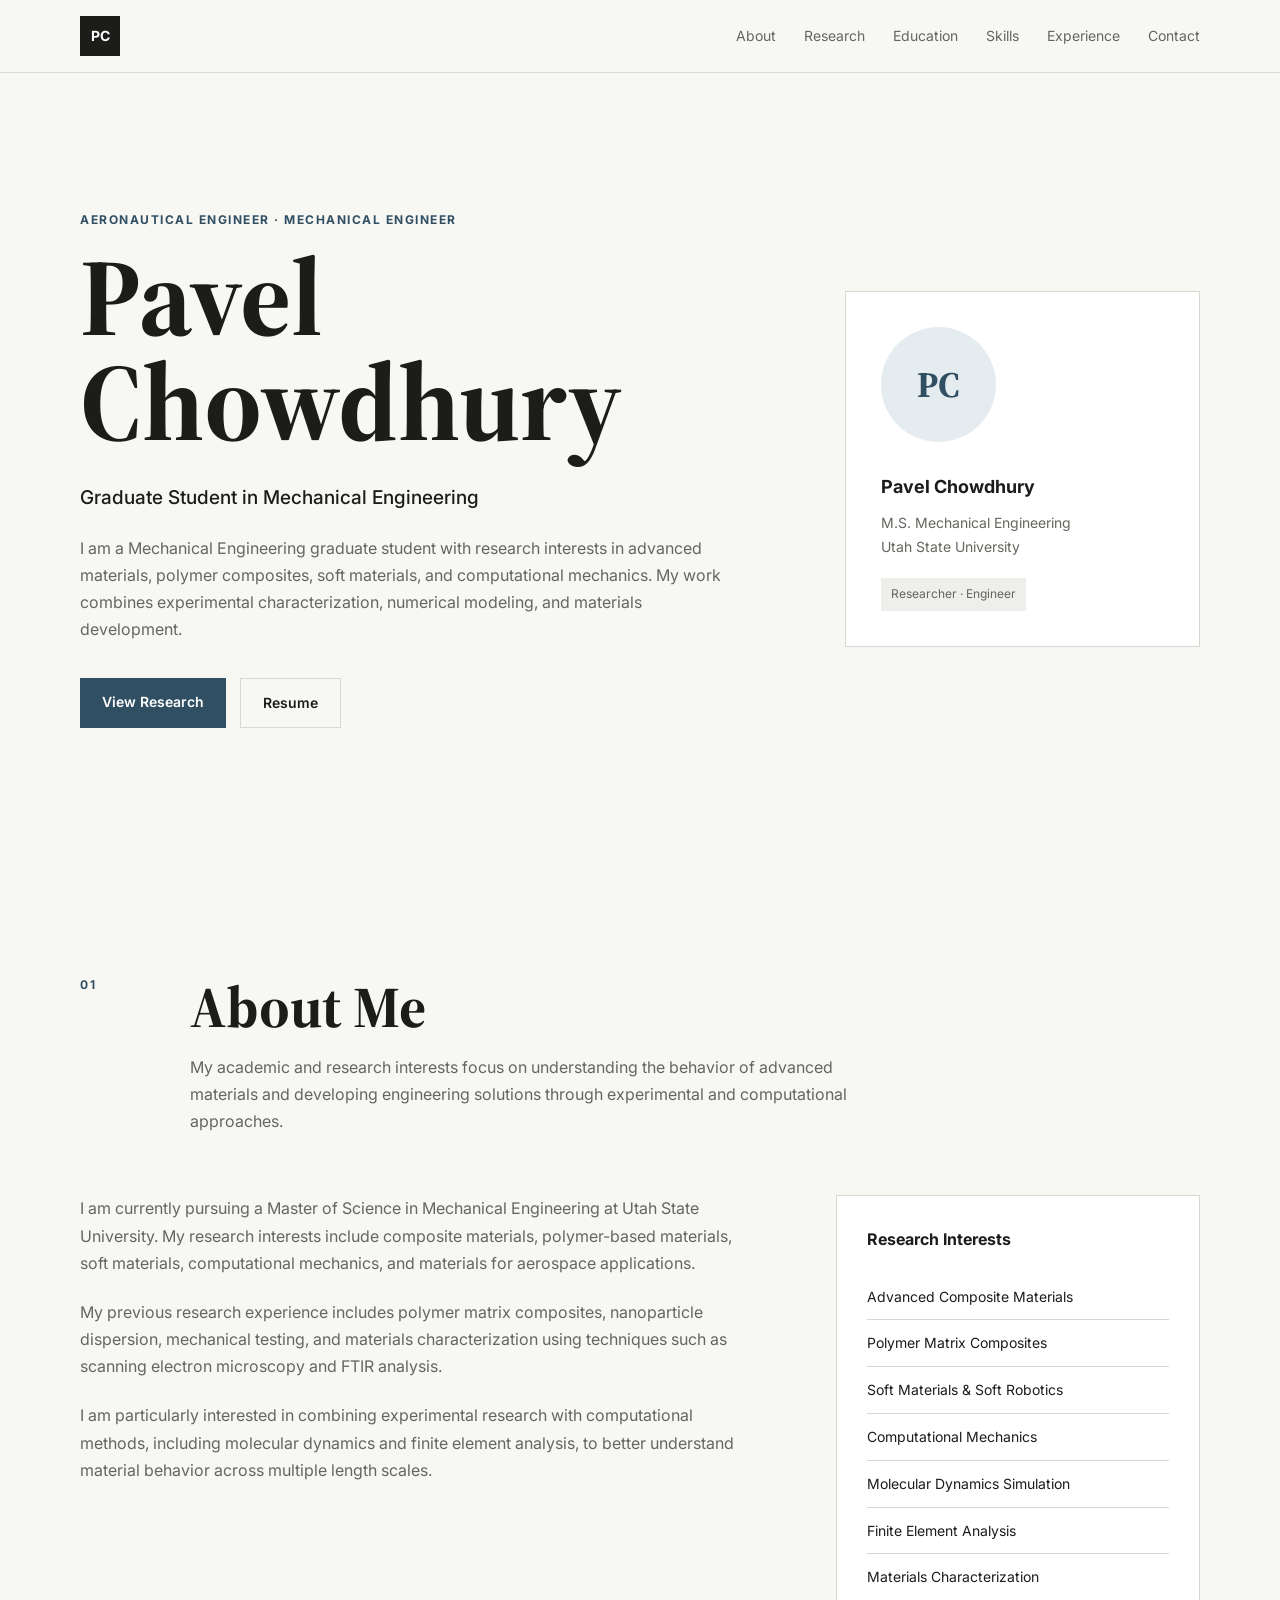
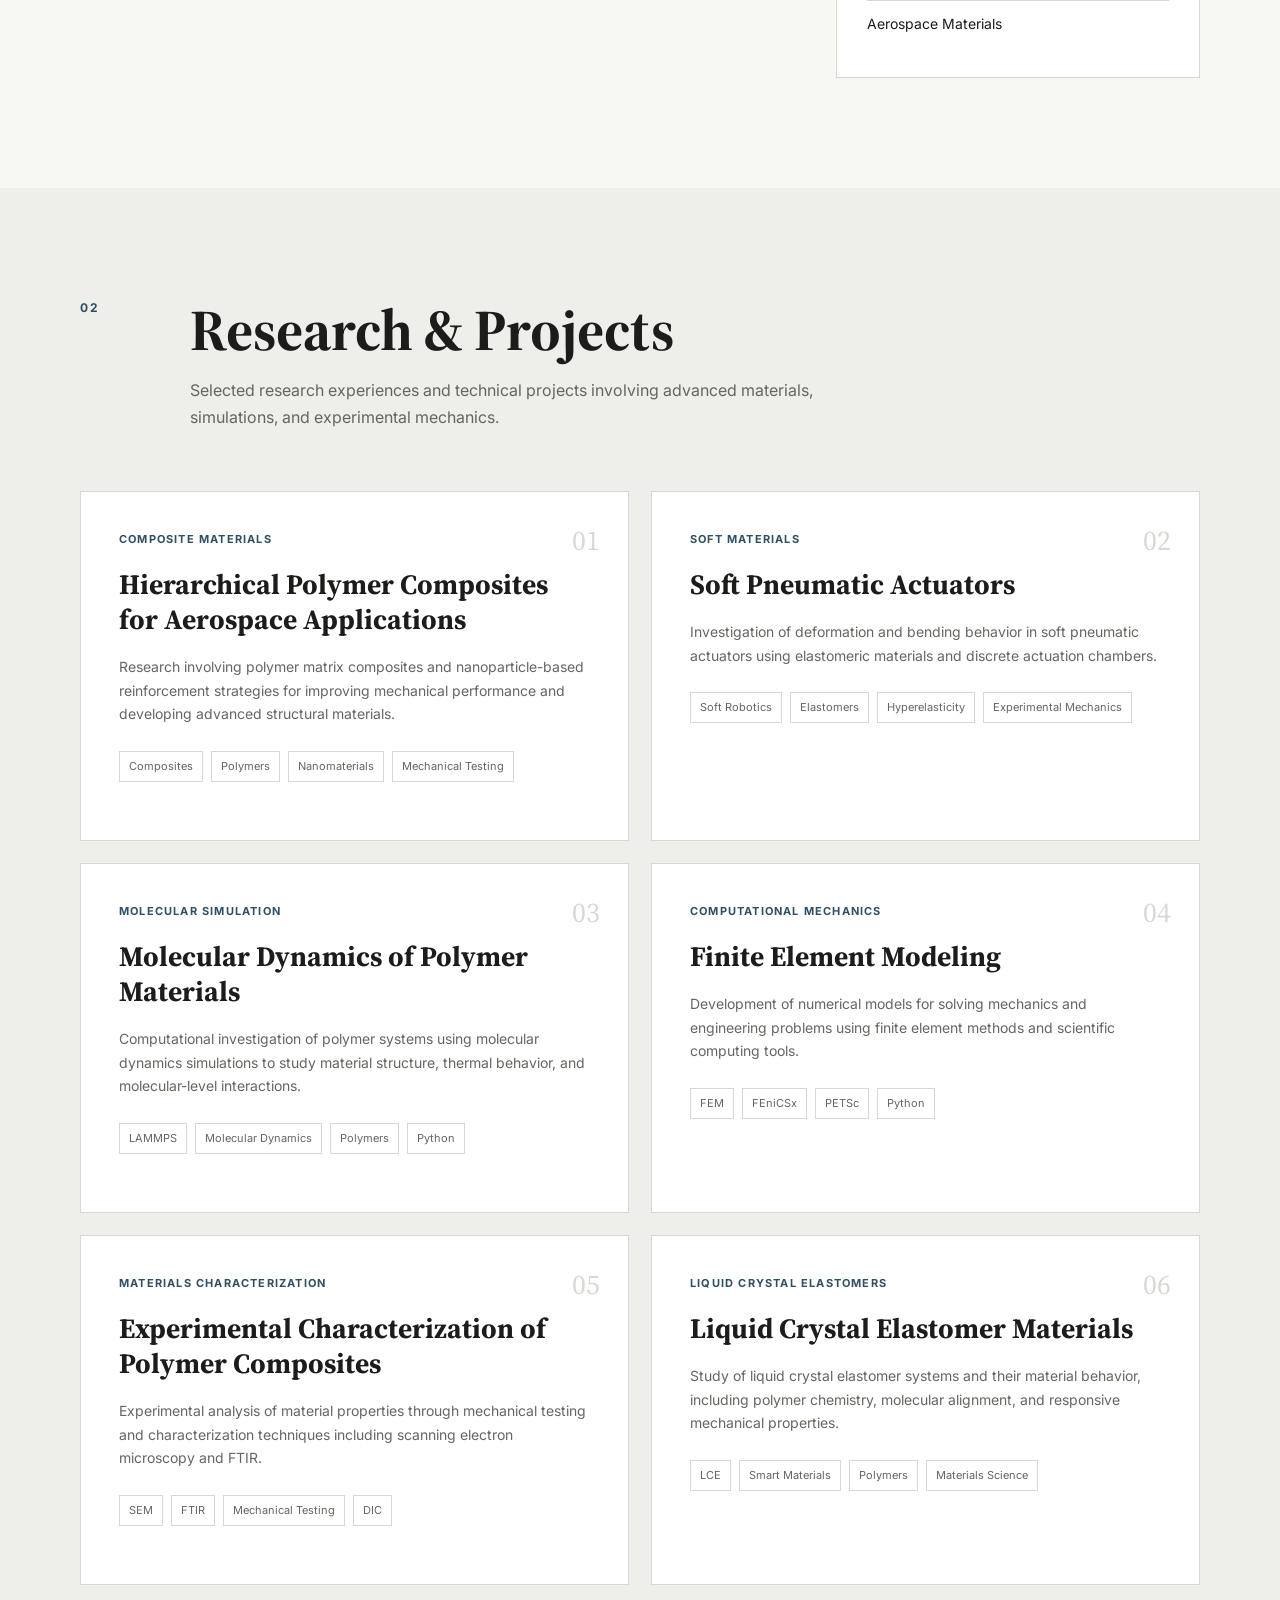
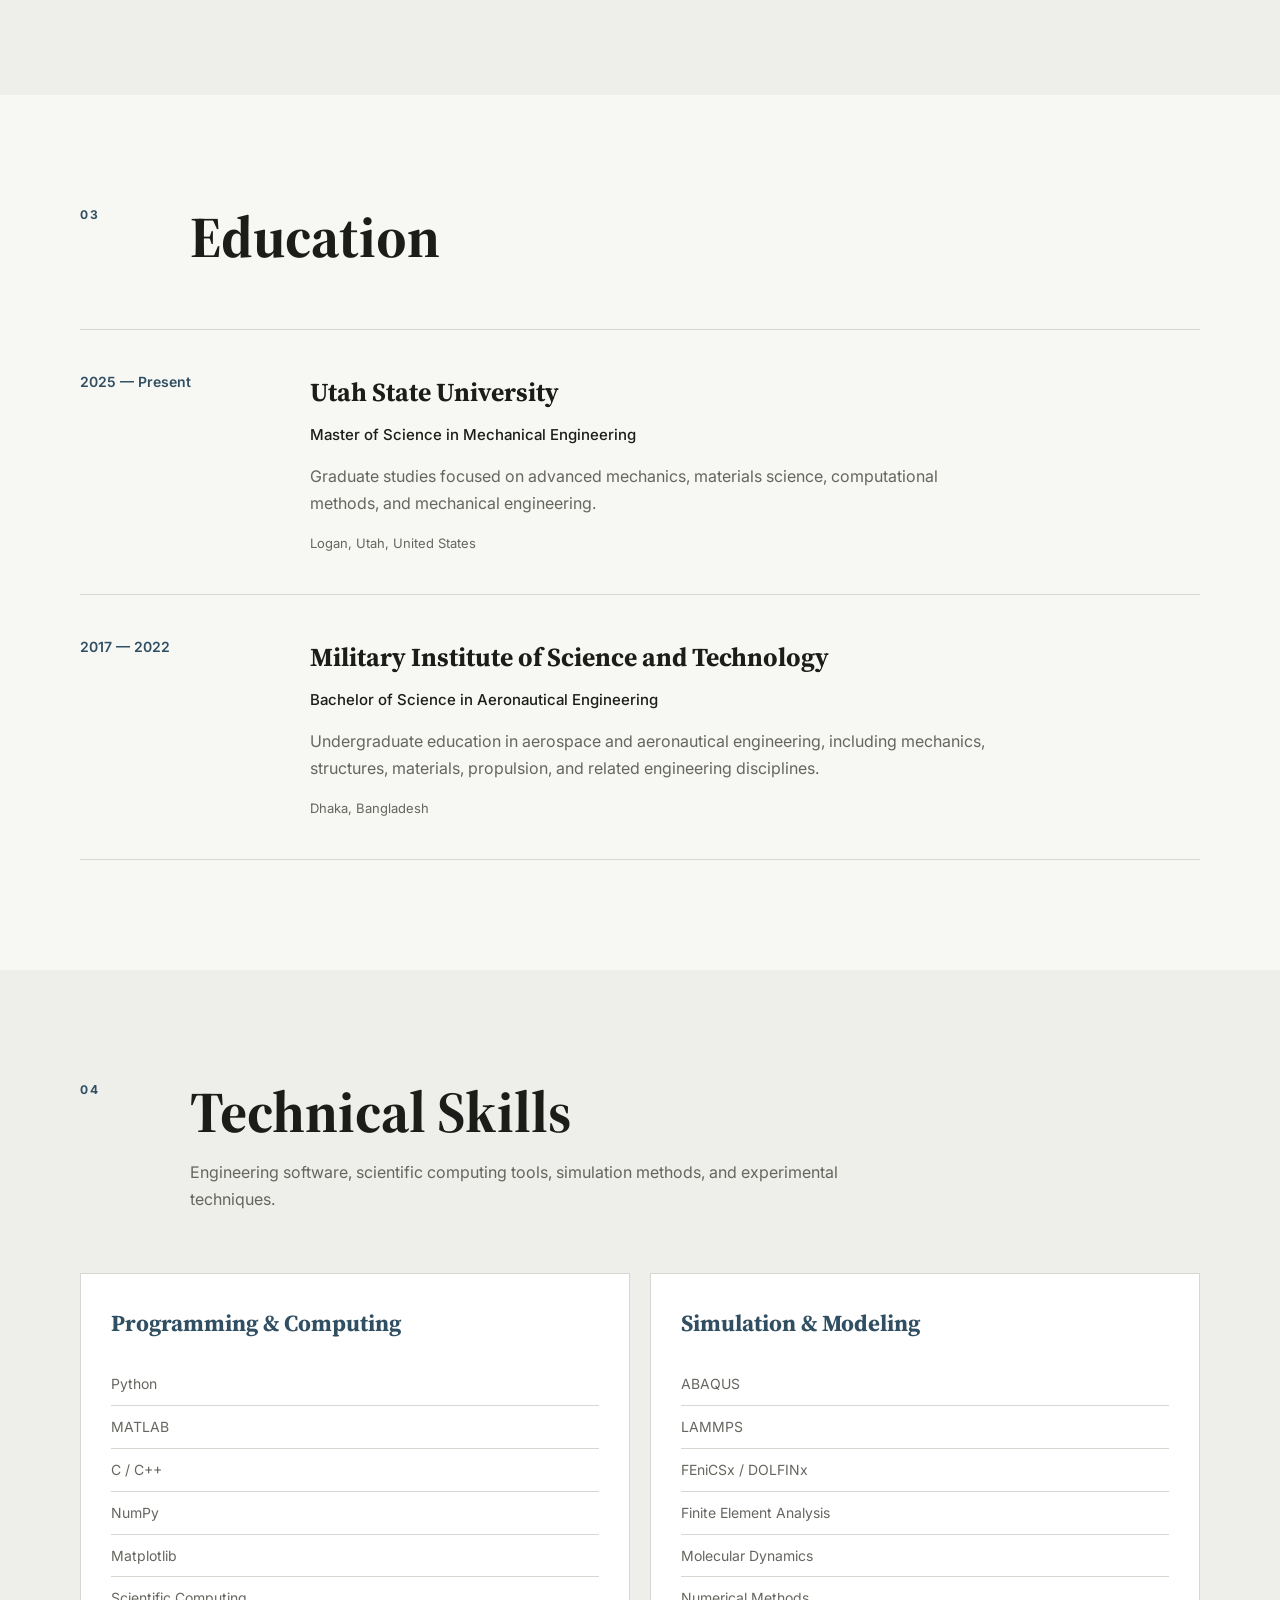
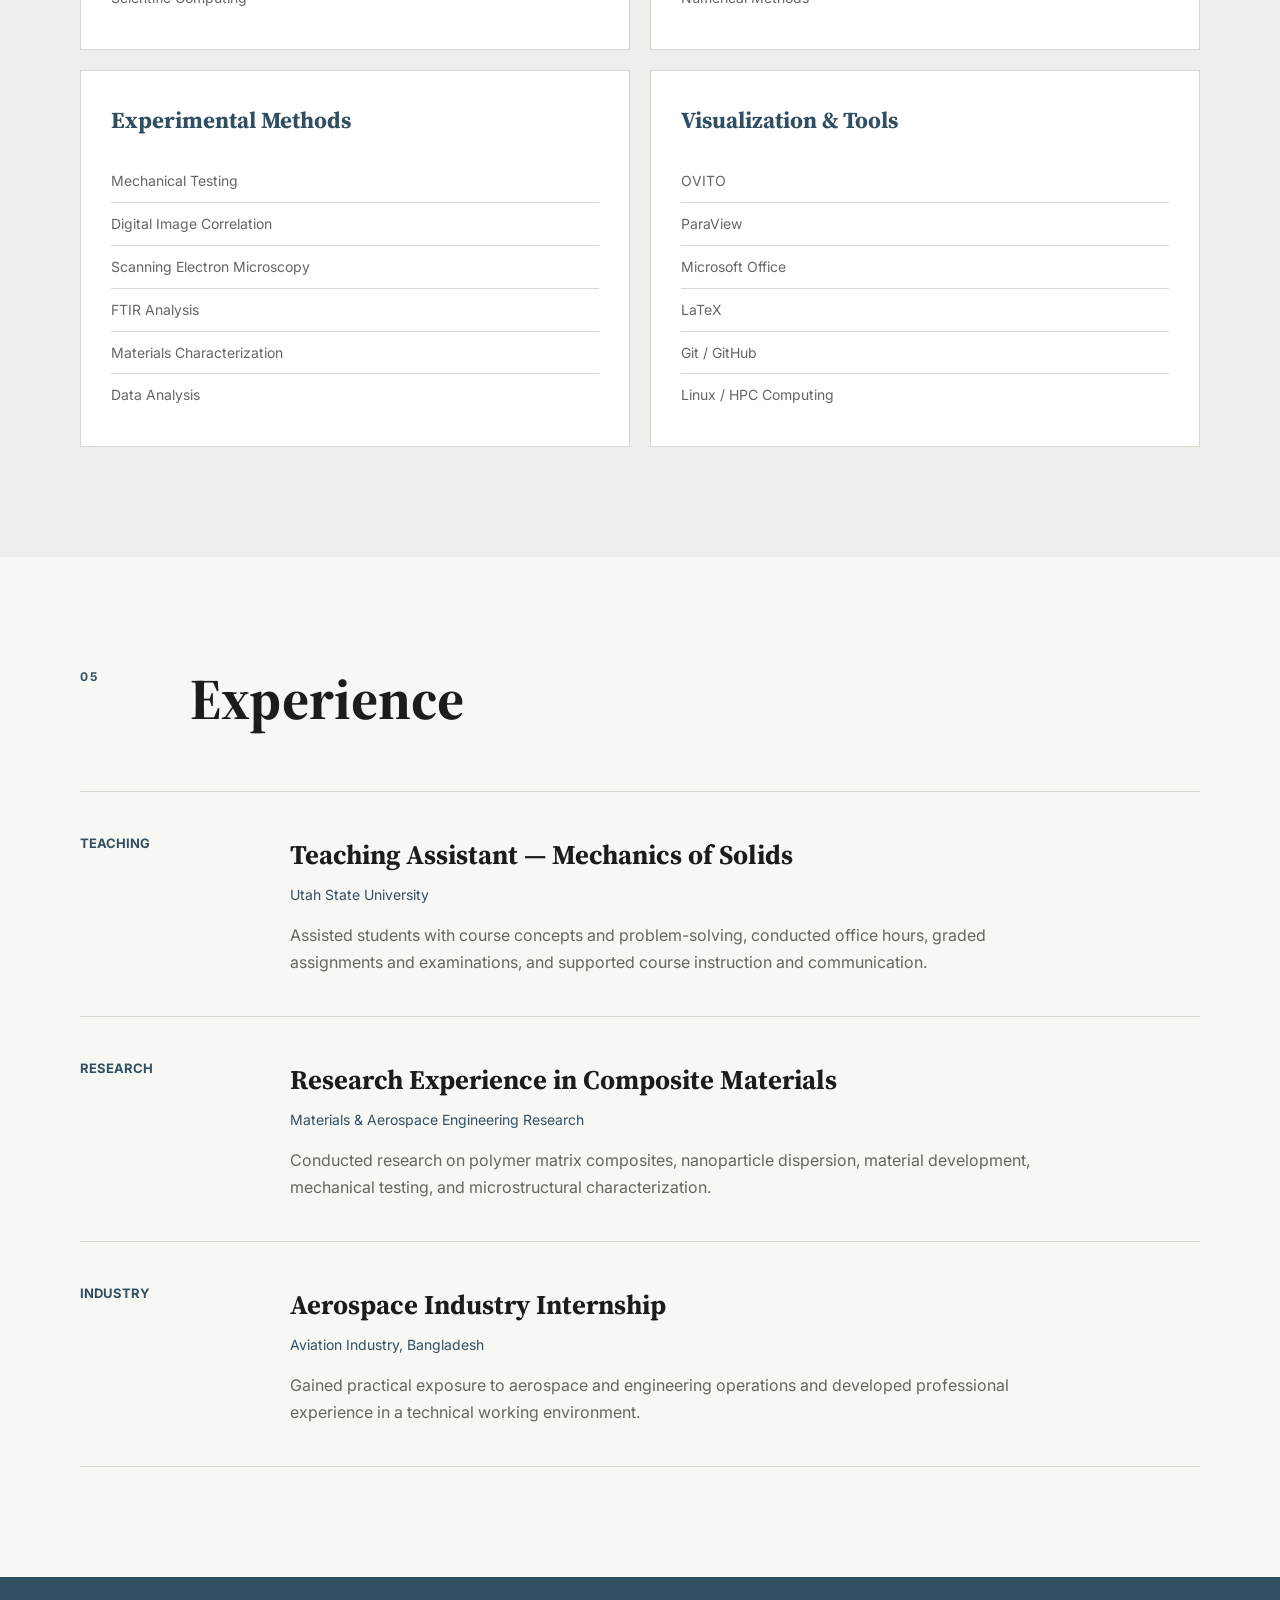
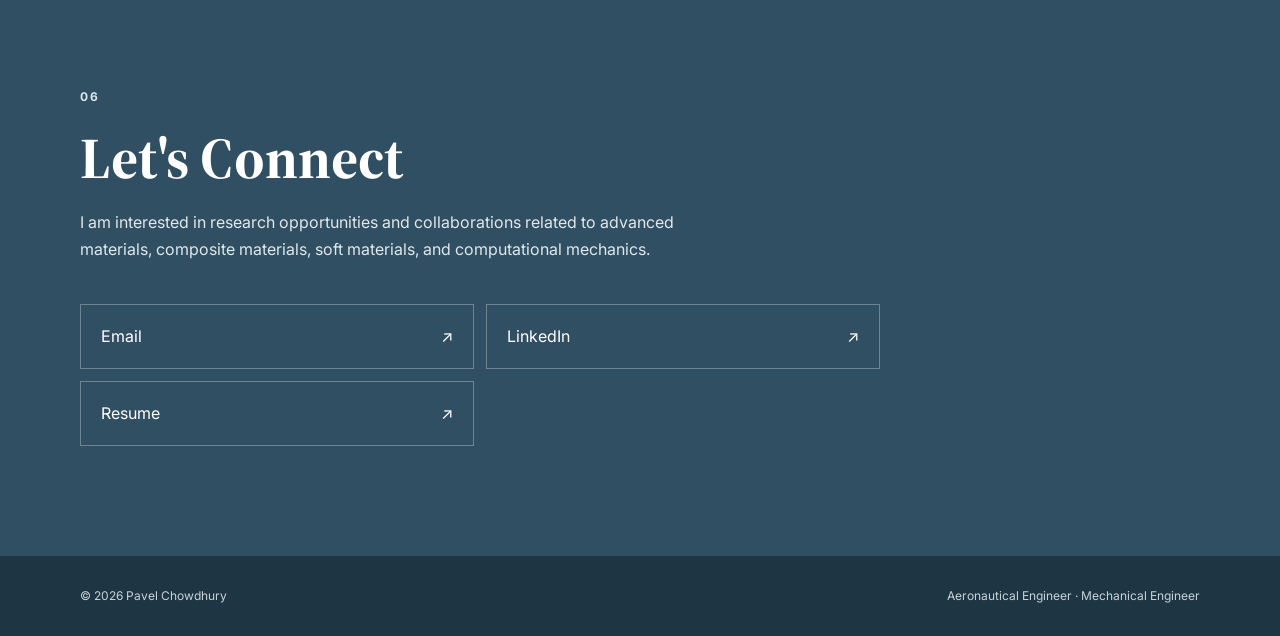
==== index.html @ 343cbdca "Update index.html" ====
<!DOCTYPE html>
<html lang="en">
<head>
    <meta charset="UTF-8">
    <meta name="viewport" content="width=device-width, initial-scale=1.0">

    <title>Pavel Chowdhury | Mechanical Engineering</title>

    <meta name="description"
        content="Personal academic and research portfolio of Pavel Chowdhury, Mechanical Engineering graduate student specializing in advanced materials, composites, and computational mechanics.">

    <link rel="stylesheet" href="style.css">

    <link rel="preconnect" href="https://fonts.googleapis.com">
    <link rel="preconnect" href="https://fonts.gstatic.com" crossorigin>
    <link href="https://fonts.googleapis.com/css2?family=Inter:wght@400;500;600;700&family=Source+Serif+4:wght@600;700&display=swap"
          rel="stylesheet">
</head>

<body>

    <!-- Navigation -->
    <header class="navbar">
        <div class="nav-container">

            <a href="#home" class="logo">PC</a>

            <nav>
                <ul class="nav-links">
                    <li><a href="#about">About</a></li>
                    <li><a href="#research">Research</a></li>
                    <li><a href="#education">Education</a></li>
                    <li><a href="#skills">Skills</a></li>
                    <li><a href="#experience">Experience</a></li>
                    <li><a href="#contact">Contact</a></li>
                </ul>
            </nav>

            <button class="menu-button" aria-label="Open navigation menu">
                ☰
            </button>

        </div>
    </header>


    <!-- Hero Section -->
    <section id="home" class="hero">

        <div class="container hero-container">

            <div class="hero-content">

                <p class="eyebrow">
                    AERONAUTICAL ENGINEER · MECHANICAL ENGINEER
                </p>

                <h1>Pavel<br>Chowdhury</h1>

                <h2>
                    Graduate Student in Mechanical Engineering
                </h2>

                <p class="hero-description">
                    I am a Mechanical Engineering graduate student with
                    research interests in advanced materials, polymer
                    composites, soft materials, and computational mechanics.
                    My work combines experimental characterization,
                    numerical modeling, and materials development.
                </p>

                <div class="hero-buttons">
                    <a href="#research" class="button primary-button">
                        View Research
                    </a>

                    <a href="assets/Pavel_Chowdhury_Resume.pdf"
                       class="button secondary-button"
                       target="_blank">
                        Resume
                    </a>
                </div>

            </div>


            <div class="hero-side">

                <div class="profile-card">

                    <div class="profile-initials">
                        PC
                    </div>

                    <div class="profile-info">
                        <p class="profile-name">Pavel Chowdhury</p>

                        <p>
                            M.S. Mechanical Engineering<br>
                            Utah State University
                        </p>

                        <span class="status">
                            Researcher · Engineer
                        </span>
                    </div>

                </div>

            </div>

        </div>

    </section>


    <!-- About -->
    <section id="about" class="section">

        <div class="container">

            <div class="section-heading">
                <p class="section-label">01</p>

                <div>
                    <h2>About Me</h2>

                    <p class="section-intro">
                        My academic and research interests focus on understanding
                        the behavior of advanced materials and developing
                        engineering solutions through experimental and
                        computational approaches.
                    </p>
                </div>
            </div>


            <div class="about-grid">

                <div class="about-text">

                    <p>
                        I am currently pursuing a Master of Science in
                        Mechanical Engineering at Utah State University.
                        My research interests include composite materials,
                        polymer-based materials, soft materials, computational
                        mechanics, and materials for aerospace applications.
                    </p>

                    <p>
                        My previous research experience includes polymer matrix
                        composites, nanoparticle dispersion, mechanical testing,
                        and materials characterization using techniques such as
                        scanning electron microscopy and FTIR analysis.
                    </p>

                    <p>
                        I am particularly interested in combining experimental
                        research with computational methods, including molecular
                        dynamics and finite element analysis, to better understand
                        material behavior across multiple length scales.
                    </p>

                </div>


                <div class="research-interests">

                    <h3>Research Interests</h3>

                    <ul>
                        <li>Advanced Composite Materials</li>
                        <li>Polymer Matrix Composites</li>
                        <li>Soft Materials & Soft Robotics</li>
                        <li>Computational Mechanics</li>
                        <li>Molecular Dynamics Simulation</li>
                        <li>Finite Element Analysis</li>
                        <li>Materials Characterization</li>
                        <li>Aerospace Materials</li>
                    </ul>

                </div>

            </div>

        </div>

    </section>


    <!-- Research -->
    <section id="research" class="section section-alt">

        <div class="container">

            <div class="section-heading">

                <p class="section-label">02</p>

                <div>
                    <h2>Research & Projects</h2>

                    <p class="section-intro">
                        Selected research experiences and technical projects
                        involving advanced materials, simulations, and
                        experimental mechanics.
                    </p>
                </div>

            </div>


            <div class="project-grid">


                <!-- Project 1 -->
                <article class="project-card">

                    <div class="project-number">01</div>

                    <p class="project-category">
                        COMPOSITE MATERIALS
                    </p>

                    <h3>
                        Hierarchical Polymer Composites for Aerospace Applications
                    </h3>

                    <p>
                        Research involving polymer matrix composites and
                        nanoparticle-based reinforcement strategies for
                        improving mechanical performance and developing
                        advanced structural materials.
                    </p>

                    <div class="project-tags">
                        <span>Composites</span>
                        <span>Polymers</span>
                        <span>Nanomaterials</span>
                        <span>Mechanical Testing</span>
                    </div>

                </article>


                <!-- Project 2 -->
                <article class="project-card">

                    <div class="project-number">02</div>

                    <p class="project-category">
                        SOFT MATERIALS
                    </p>

                    <h3>
                        Soft Pneumatic Actuators
                    </h3>

                    <p>
                        Investigation of deformation and bending behavior in
                        soft pneumatic actuators using elastomeric materials
                        and discrete actuation chambers.
                    </p>

                    <div class="project-tags">
                        <span>Soft Robotics</span>
                        <span>Elastomers</span>
                        <span>Hyperelasticity</span>
                        <span>Experimental Mechanics</span>
                    </div>

                </article>


                <!-- Project 3 -->
                <article class="project-card">

                    <div class="project-number">03</div>

                    <p class="project-category">
                        MOLECULAR SIMULATION
                    </p>

                    <h3>
                        Molecular Dynamics of Polymer Materials
                    </h3>

                    <p>
                        Computational investigation of polymer systems using
                        molecular dynamics simulations to study material
                        structure, thermal behavior, and molecular-level
                        interactions.
                    </p>

                    <div class="project-tags">
                        <span>LAMMPS</span>
                        <span>Molecular Dynamics</span>
                        <span>Polymers</span>
                        <span>Python</span>
                    </div>

                </article>


                <!-- Project 4 -->
                <article class="project-card">

                    <div class="project-number">04</div>

                    <p class="project-category">
                        COMPUTATIONAL MECHANICS
                    </p>

                    <h3>
                        Finite Element Modeling
                    </h3>

                    <p>
                        Development of numerical models for solving mechanics
                        and engineering problems using finite element methods
                        and scientific computing tools.
                    </p>

                    <div class="project-tags">
                        <span>FEM</span>
                        <span>FEniCSx</span>
                        <span>PETSc</span>
                        <span>Python</span>
                    </div>

                </article>


                <!-- Project 5 -->
                <article class="project-card">

                    <div class="project-number">05</div>

                    <p class="project-category">
                        MATERIALS CHARACTERIZATION
                    </p>

                    <h3>
                        Experimental Characterization of Polymer Composites
                    </h3>

                    <p>
                        Experimental analysis of material properties through
                        mechanical testing and characterization techniques
                        including scanning electron microscopy and FTIR.
                    </p>

                    <div class="project-tags">
                        <span>SEM</span>
                        <span>FTIR</span>
                        <span>Mechanical Testing</span>
                        <span>DIC</span>
                    </div>

                </article>


                <!-- Project 6 -->
                <article class="project-card">

                    <div class="project-number">06</div>

                    <p class="project-category">
                        LIQUID CRYSTAL ELASTOMERS
                    </p>

                    <h3>
                        Liquid Crystal Elastomer Materials
                    </h3>

                    <p>
                        Study of liquid crystal elastomer systems and their
                        material behavior, including polymer chemistry,
                        molecular alignment, and responsive mechanical
                        properties.
                    </p>

                    <div class="project-tags">
                        <span>LCE</span>
                        <span>Smart Materials</span>
                        <span>Polymers</span>
                        <span>Materials Science</span>
                    </div>

                </article>


            </div>

        </div>

    </section>


    <!-- Education -->
    <section id="education" class="section">

        <div class="container">

            <div class="section-heading">

                <p class="section-label">03</p>

                <div>
                    <h2>Education</h2>
                </div>

            </div>


            <div class="timeline">


                <div class="timeline-item">

                    <div class="timeline-date">
                        2025 — Present
                    </div>

                    <div class="timeline-content">

                        <h3>Utah State University</h3>

                        <h4>
                            Master of Science in Mechanical Engineering
                        </h4>

                        <p>
                            Graduate studies focused on advanced mechanics,
                            materials science, computational methods, and
                            mechanical engineering.
                        </p>

                        <p class="location">
                            Logan, Utah, United States
                        </p>

                    </div>

                </div>


                <div class="timeline-item">

                    <div class="timeline-date">
                        2017 — 2022
                    </div>

                    <div class="timeline-content">

                        <h3>
                            Military Institute of Science and Technology
                        </h3>

                        <h4>
                            Bachelor of Science in Aeronautical Engineering
                        </h4>

                        <p>
                            Undergraduate education in aerospace and
                            aeronautical engineering, including mechanics,
                            structures, materials, propulsion, and related
                            engineering disciplines.
                        </p>

                        <p class="location">
                            Dhaka, Bangladesh
                        </p>

                    </div>

                </div>


            </div>

        </div>

    </section>


    <!-- Skills -->
    <section id="skills" class="section section-alt">

        <div class="container">

            <div class="section-heading">

                <p class="section-label">04</p>

                <div>
                    <h2>Technical Skills</h2>

                    <p class="section-intro">
                        Engineering software, scientific computing tools,
                        simulation methods, and experimental techniques.
                    </p>
                </div>

            </div>


            <div class="skills-grid">


                <div class="skill-category">
                    <h3>Programming & Computing</h3>

                    <ul>
                        <li>Python</li>
                        <li>MATLAB</li>
                        <li>C / C++</li>
                        <li>NumPy</li>
                        <li>Matplotlib</li>
                        <li>Scientific Computing</li>
                    </ul>
                </div>


                <div class="skill-category">
                    <h3>Simulation & Modeling</h3>

                    <ul>
                        <li>ABAQUS</li>
                        <li>LAMMPS</li>
                        <li>FEniCSx / DOLFINx</li>
                        <li>Finite Element Analysis</li>
                        <li>Molecular Dynamics</li>
                        <li>Numerical Methods</li>
                    </ul>
                </div>


                <div class="skill-category">
                    <h3>Experimental Methods</h3>

                    <ul>
                        <li>Mechanical Testing</li>
                        <li>Digital Image Correlation</li>
                        <li>Scanning Electron Microscopy</li>
                        <li>FTIR Analysis</li>
                        <li>Materials Characterization</li>
                        <li>Data Analysis</li>
                    </ul>
                </div>


                <div class="skill-category">
                    <h3>Visualization & Tools</h3>

                    <ul>
                        <li>OVITO</li>
                        <li>ParaView</li>
                        <li>Microsoft Office</li>
                        <li>LaTeX</li>
                        <li>Git / GitHub</li>
                        <li>Linux / HPC Computing</li>
                    </ul>
                </div>


            </div>

        </div>

    </section>


    <!-- Experience -->
    <section id="experience" class="section">

        <div class="container">

            <div class="section-heading">

                <p class="section-label">05</p>

                <div>
                    <h2>Experience</h2>
                </div>

            </div>


            <div class="experience-list">


                <article class="experience-item">

                    <div class="experience-meta">
                        <p>Teaching</p>
                    </div>

                    <div class="experience-main">

                        <h3>
                            Teaching Assistant — Mechanics of Solids
                        </h3>

                        <p class="experience-place">
                            Utah State University
                        </p>

                        <p>
                            Assisted students with course concepts and
                            problem-solving, conducted office hours, graded
                            assignments and examinations, and supported course
                            instruction and communication.
                        </p>

                    </div>

                </article>


                <article class="experience-item">

                    <div class="experience-meta">
                        <p>Research</p>
                    </div>

                    <div class="experience-main">

                        <h3>
                            Research Experience in Composite Materials
                        </h3>

                        <p class="experience-place">
                            Materials & Aerospace Engineering Research
                        </p>

                        <p>
                            Conducted research on polymer matrix composites,
                            nanoparticle dispersion, material development,
                            mechanical testing, and microstructural
                            characterization.
                        </p>

                    </div>

                </article>


                <article class="experience-item">

                    <div class="experience-meta">
                        <p>Industry</p>
                    </div>

                    <div class="experience-main">

                        <h3>
                            Aerospace Industry Internship
                        </h3>

                        <p class="experience-place">
                            Aviation Industry, Bangladesh
                        </p>

                        <p>
                            Gained practical exposure to aerospace and
                            engineering operations and developed professional
                            experience in a technical working environment.
                        </p>

                    </div>

                </article>


            </div>

        </div>

    </section>


    <!-- Contact -->
<section id="contact" class="contact-section">

    <div class="container">

        <div class="contact-content">

            <p class="section-label">06</p>

            <h2>Let's Connect</h2>

            <p>
                I am interested in research opportunities and collaborations
                related to advanced materials, composite materials, soft
                materials, and computational mechanics.
            </p>

            <div class="contact-links">

                <a href="mailto:pavelchowdhury619@gmail.com">
                    Email
                    <span>↗</span>
                </a>

                <a href="https://www.linkedin.com/in/pavel-chowdhury-a35b15255/"
                   target="_blank"
                   rel="noopener noreferrer">
                    LinkedIn
                    <span>↗</span>
                </a>

                <a href="#">
                    Resume
                    <span>↗</span>
                </a>

            </div>

        </div>

    </div>

</section>

    <!-- Footer -->
    <footer>

        <div class="container footer-container">

            <p>
                © <span id="year"></span> Pavel Chowdhury
            </p>

            <p>
                Aeronautical Engineer · Mechanical Engineer
            </p>

        </div>

    </footer>


    <script src="script.js"></script>

</body>
</html>
---- style.css ----
:root {
    --background: #f7f7f4;
    --background-alt: #eeeeea;
    --surface: #ffffff;

    --text: #1c1c1a;
    --text-light: #666660;

    --border: #d8d8d2;

    --accent: #314f63;
    --accent-light: #e5ecef;

    --serif: "Source Serif 4", Georgia, serif;
    --sans: "Inter", Arial, sans-serif;
}


/* -------------------------
   Global
------------------------- */

* {
    box-sizing: border-box;
    margin: 0;
    padding: 0;
}

html {
    scroll-behavior: smooth;
}

body {
    background: var(--background);
    color: var(--text);
    font-family: var(--sans);
    line-height: 1.7;
}

a {
    color: inherit;
    text-decoration: none;
}

.container {
    width: min(1120px, 90%);
    margin: auto;
}


/* -------------------------
   Navigation
------------------------- */

.navbar {
    position: sticky;
    top: 0;
    z-index: 100;
    background: rgba(247, 247, 244, 0.94);
    backdrop-filter: blur(10px);
    border-bottom: 1px solid var(--border);
}

.nav-container {
    width: min(1120px, 90%);
    height: 72px;
    margin: auto;

    display: flex;
    align-items: center;
    justify-content: space-between;
}

.logo {
    width: 40px;
    height: 40px;

    display: grid;
    place-items: center;

    background: var(--text);
    color: white;

    font-weight: 700;
    font-size: 14px;
}

.nav-links {
    display: flex;
    gap: 28px;
    list-style: none;
}

.nav-links a {
    color: var(--text-light);
    font-size: 14px;
}

.nav-links a:hover {
    color: var(--accent);
}

.menu-button {
    display: none;
    border: none;
    background: transparent;
    font-size: 24px;
    cursor: pointer;
}


/* -------------------------
   Hero
------------------------- */

.hero {
    min-height: 88vh;

    display: flex;
    align-items: center;

    padding: 100px 0;
}

.hero-container {
    display: grid;
    grid-template-columns: 1.5fr 0.8fr;
    gap: 100px;
    align-items: center;
}

.eyebrow,
.section-label {
    color: var(--accent);
    font-size: 12px;
    font-weight: 700;
    letter-spacing: 1.5px;
}

.hero h1 {
    margin-top: 15px;

    font-family: var(--serif);
    font-size: clamp(60px, 9vw, 110px);
    line-height: 0.95;
}

.hero h2 {
    margin-top: 28px;

    font-size: 19px;
    font-weight: 500;
}

.hero-description {
    max-width: 650px;
    margin-top: 20px;

    color: var(--text-light);
    font-size: 16px;
}

.hero-buttons {
    margin-top: 35px;

    display: flex;
    gap: 14px;
}

.button {
    padding: 12px 22px;
    font-size: 14px;
    font-weight: 600;
}

.primary-button {
    background: var(--accent);
    color: white;
}

.secondary-button {
    border: 1px solid var(--border);
}

.secondary-button:hover {
    background: var(--surface);
}


/* Profile Card */

.profile-card {
    background: var(--surface);
    border: 1px solid var(--border);
    padding: 35px;
}

.profile-initials {
    width: 115px;
    height: 115px;

    display: grid;
    place-items: center;

    border-radius: 50%;

    background: var(--accent-light);
    color: var(--accent);

    font-family: var(--serif);
    font-size: 36px;
    font-weight: 700;
}

.profile-info {
    margin-top: 30px;
}

.profile-name {
    font-weight: 700;
    font-size: 18px;
}

.profile-info p:not(.profile-name) {
    margin-top: 8px;
    color: var(--text-light);
    font-size: 14px;
}

.status {
    display: inline-block;

    margin-top: 20px;
    padding: 6px 10px;

    background: var(--background-alt);
    color: var(--text-light);

    font-size: 12px;
}


/* -------------------------
   Sections
------------------------- */

.section {
    padding: 110px 0;
}

.section-alt {
    background: var(--background-alt);
}

.section-heading {
    display: grid;
    grid-template-columns: 80px 1fr;
    gap: 30px;

    margin-bottom: 60px;
}

.section-heading h2,
.contact-content h2 {
    font-family: var(--serif);
    font-size: clamp(38px, 5vw, 58px);
    line-height: 1.1;
}

.section-intro {
    max-width: 700px;
    margin-top: 15px;
    color: var(--text-light);
}


/* -------------------------
   About
------------------------- */

.about-grid {
    display: grid;
    grid-template-columns: 1.3fr 0.7fr;
    gap: 80px;
}

.about-text p {
    margin-bottom: 22px;
    color: var(--text-light);
}

.research-interests {
    padding: 30px;

    background: var(--surface);
    border: 1px solid var(--border);
}

.research-interests h3 {
    margin-bottom: 20px;
    font-size: 16px;
}

.research-interests ul {
    list-style: none;
}

.research-interests li {
    padding: 11px 0;
    border-bottom: 1px solid var(--border);

    font-size: 14px;
}

.research-interests li:last-child {
    border-bottom: none;
}


/* -------------------------
   Projects
------------------------- */

.project-grid {
    display: grid;
    grid-template-columns: repeat(2, 1fr);
    gap: 22px;
}

.project-card {
    position: relative;

    min-height: 350px;
    padding: 38px;

    background: var(--surface);
    border: 1px solid var(--border);

    transition: transform 0.25s ease, box-shadow 0.25s ease;
}

.project-card:hover {
    transform: translateY(-5px);
    box-shadow: 0 15px 35px rgba(0, 0, 0, 0.06);
}

.project-number {
    position: absolute;
    right: 28px;
    top: 25px;

    color: var(--border);

    font-family: var(--serif);
    font-size: 28px;
}

.project-category {
    color: var(--accent);
    font-size: 11px;
    font-weight: 700;
    letter-spacing: 1.2px;
}

.project-card h3 {
    max-width: 480px;
    margin-top: 18px;

    font-family: var(--serif);
    font-size: 28px;
    line-height: 1.25;
}

.project-card > p:not(.project-category) {
    margin-top: 18px;
    color: var(--text-light);
    font-size: 14px;
}

.project-tags {
    display: flex;
    flex-wrap: wrap;
    gap: 8px;

    margin-top: 25px;
}

.project-tags span {
    padding: 5px 9px;

    border: 1px solid var(--border);

    color: var(--text-light);
    font-size: 11px;
}


/* -------------------------
   Education
------------------------- */

.timeline {
    border-top: 1px solid var(--border);
}

.timeline-item {
    display: grid;
    grid-template-columns: 180px 1fr;
    gap: 50px;

    padding: 40px 0;

    border-bottom: 1px solid var(--border);
}

.timeline-date {
    color: var(--accent);
    font-size: 14px;
    font-weight: 600;
}

.timeline-content h3 {
    font-family: var(--serif);
    font-size: 26px;
}

.timeline-content h4 {
    margin-top: 8px;
    font-size: 15px;
    font-weight: 500;
}

.timeline-content > p:not(.location) {
    max-width: 700px;
    margin-top: 15px;
    color: var(--text-light);
}

.location {
    margin-top: 15px;
    color: var(--text-light);
    font-size: 13px;
}


/* -------------------------
   Skills
------------------------- */

.skills-grid {
    display: grid;
    grid-template-columns: repeat(2, 1fr);
    gap: 20px;
}

.skill-category {
    padding: 30px;

    background: var(--surface);
    border: 1px solid var(--border);
}

.skill-category h3 {
    margin-bottom: 20px;

    color: var(--accent);
    font-family: var(--serif);
    font-size: 23px;
}

.skill-category ul {
    list-style: none;
}

.skill-category li {
    padding: 9px 0;
    border-bottom: 1px solid var(--border);

    color: var(--text-light);
    font-size: 14px;
}

.skill-category li:last-child {
    border-bottom: none;
}


/* -------------------------
   Experience
------------------------- */

.experience-list {
    border-top: 1px solid var(--border);
}

.experience-item {
    display: grid;
    grid-template-columns: 160px 1fr;
    gap: 50px;

    padding: 40px 0;

    border-bottom: 1px solid var(--border);
}

.experience-meta p {
    color: var(--accent);
    font-size: 13px;
    font-weight: 700;
    text-transform: uppercase;
}

.experience-main h3 {
    font-family: var(--serif);
    font-size: 27px;
}

.experience-place {
    margin-top: 5px;
    color: var(--accent);
    font-size: 14px;
}

.experience-main > p:last-child {
    max-width: 750px;
    margin-top: 15px;
    color: var(--text-light);
}


/* -------------------------
   Contact
------------------------- */

.contact-section {
    padding: 110px 0;

    background: var(--accent);
    color: white;
}

.contact-content {
    max-width: 800px;
}

.contact-section .section-label {
    color: #dce6eb;
}

.contact-content h2 {
    margin-top: 18px;
}

.contact-content > p:not(.section-label) {
    max-width: 650px;
    margin-top: 20px;
    color: #e0e8eb;
}

.contact-links {
    margin-top: 40px;

    display: grid;
    grid-template-columns: repeat(2, 1fr);
    gap: 12px;
}

.contact-links a {
    padding: 18px 20px;

    display: flex;
    justify-content: space-between;

    border: 1px solid rgba(255, 255, 255, 0.3);
}

.contact-links a:hover {
    background: rgba(255, 255, 255, 0.08);
}


/* -------------------------
   Footer
------------------------- */

footer {
    padding: 30px 0;
    background: #1e3644;
    color: #c9d2d7;
}

.footer-container {
    display: flex;
    justify-content: space-between;
    gap: 20px;

    font-size: 12px;
}


/* -------------------------
   Responsive
------------------------- */

@media (max-width: 850px) {

    .hero-container,
    .about-grid {
        grid-template-columns: 1fr;
        gap: 50px;
    }

    .hero-side {
        max-width: 400px;
    }

    .nav-links {
        display: none;
    }

    .menu-button {
        display: block;
    }

    .nav-links.active {
        position: absolute;
        top: 72px;
        left: 0;

        width: 100%;
        padding: 25px 5%;

        display: flex;
        flex-direction: column;

        background: var(--background);
        border-bottom: 1px solid var(--border);
    }

    .project-grid,
    .skills-grid {
        grid-template-columns: 1fr;
    }

    .timeline-item,
    .experience-item {
        grid-template-columns: 1fr;
        gap: 15px;
    }

}


@media (max-width: 550px) {

    .hero {
        min-height: auto;
        padding: 70px 0;
    }

    .section,
    .contact-section {
        padding: 80px 0;
    }

    .section-heading {
        grid-template-columns: 1fr;
        gap: 10px;
    }

    .project-card {
        padding: 28px;
    }

    .contact-links {
        grid-template-columns: 1fr;
    }

    .footer-container {
        flex-direction: column;
    }

    .hero-buttons {
        flex-direction: column;
        align-items: flex-start;
    }

}
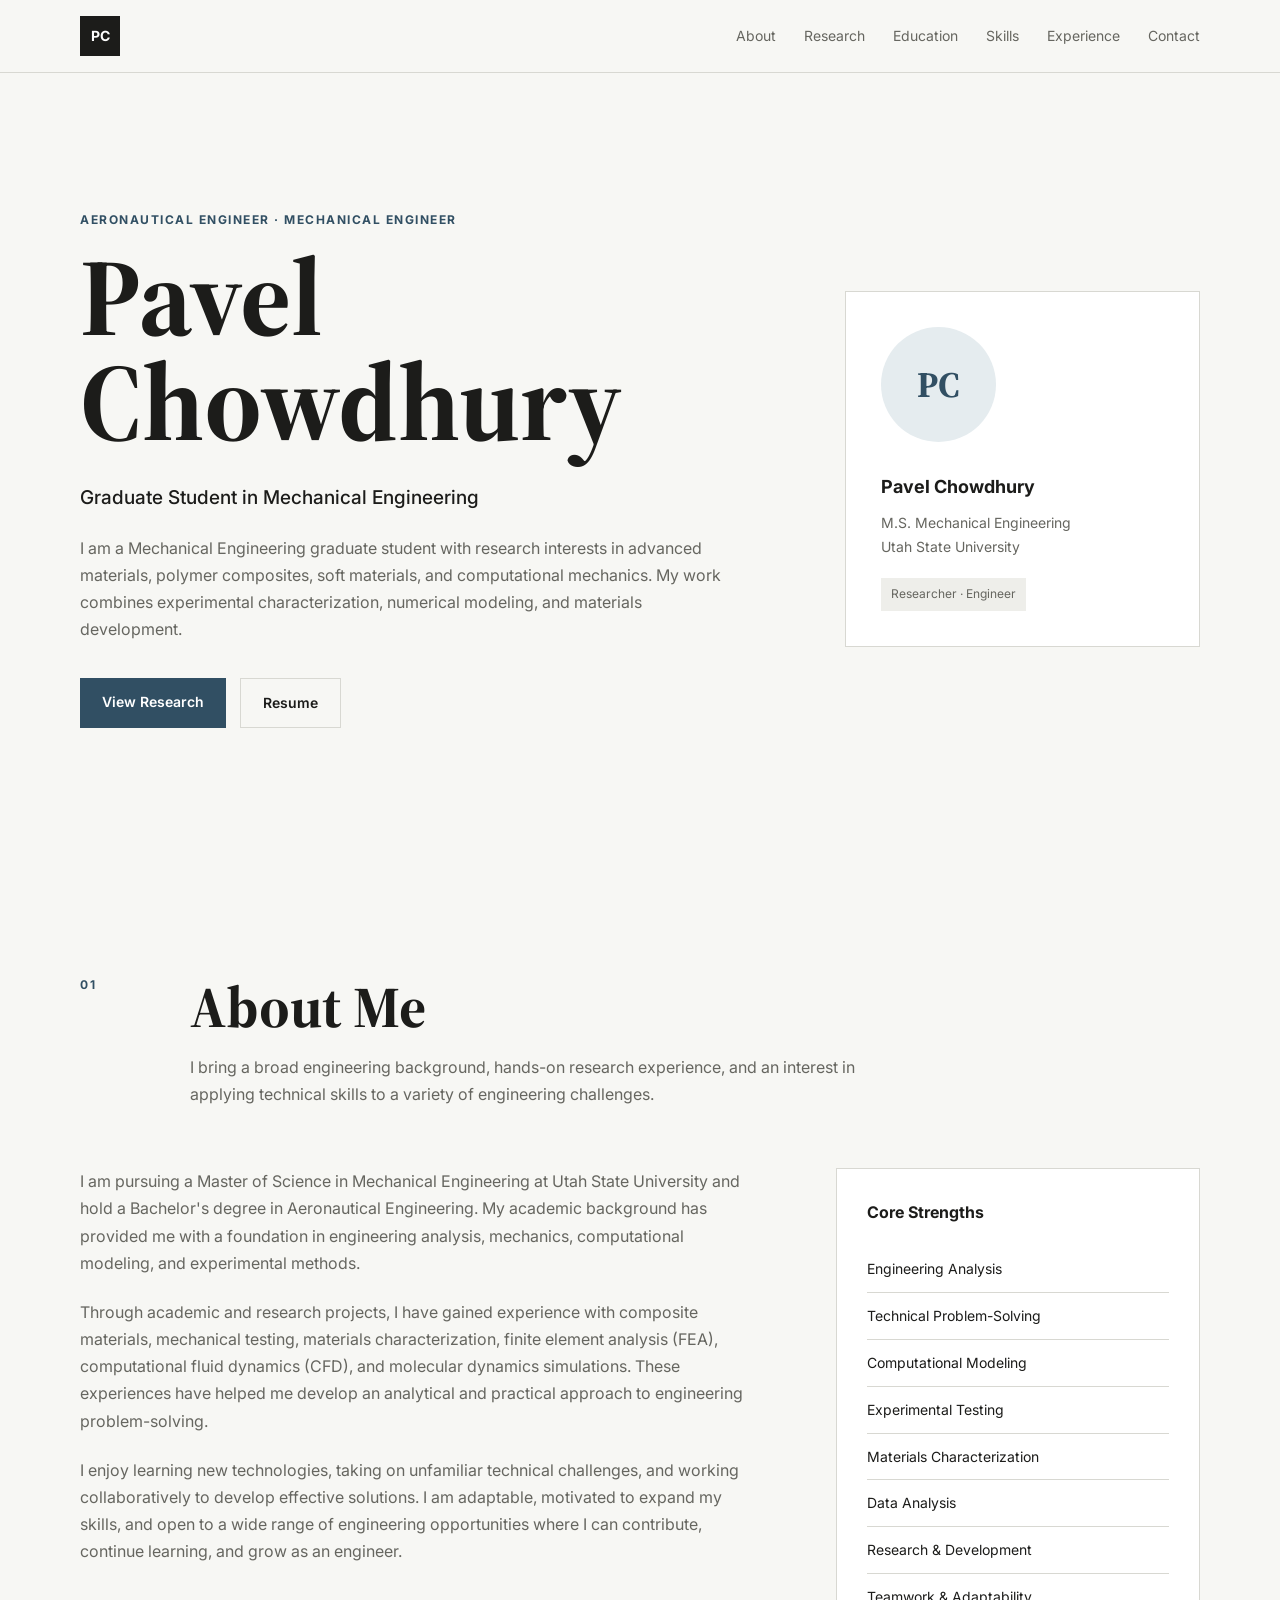
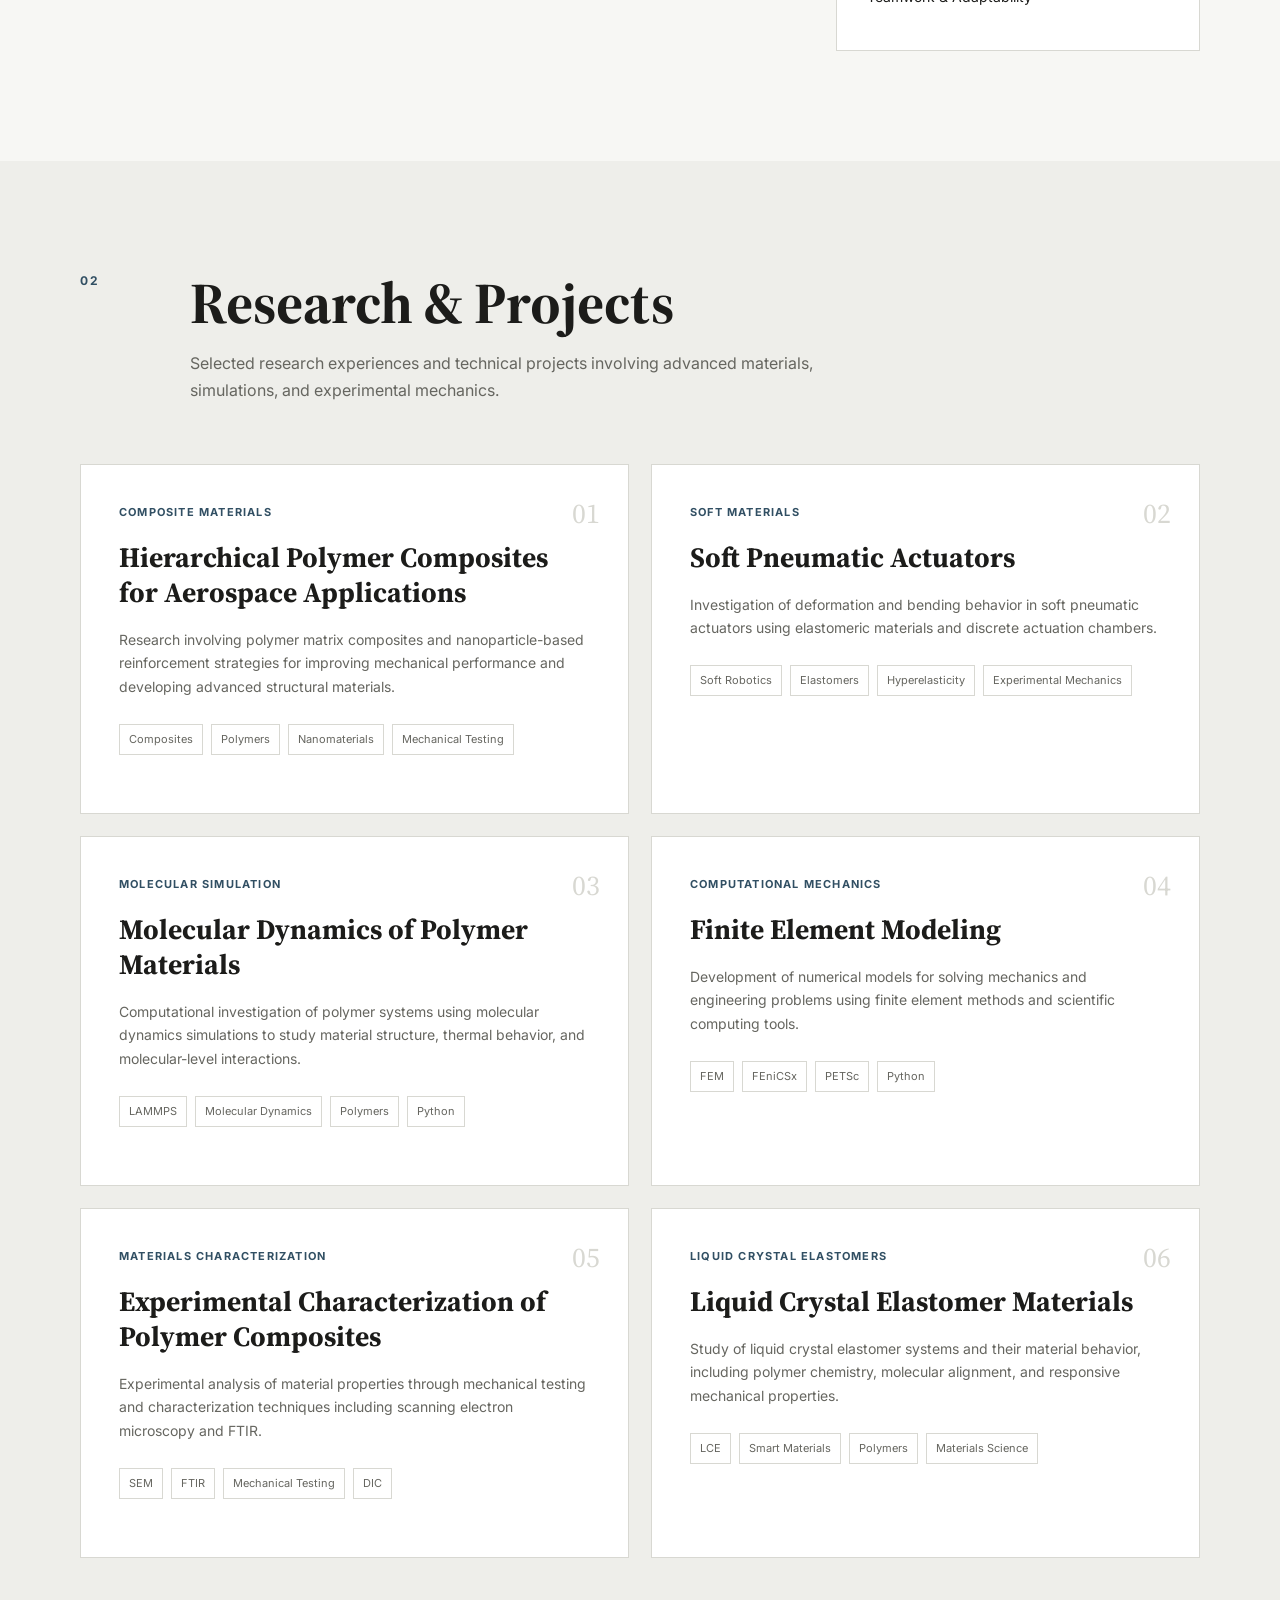
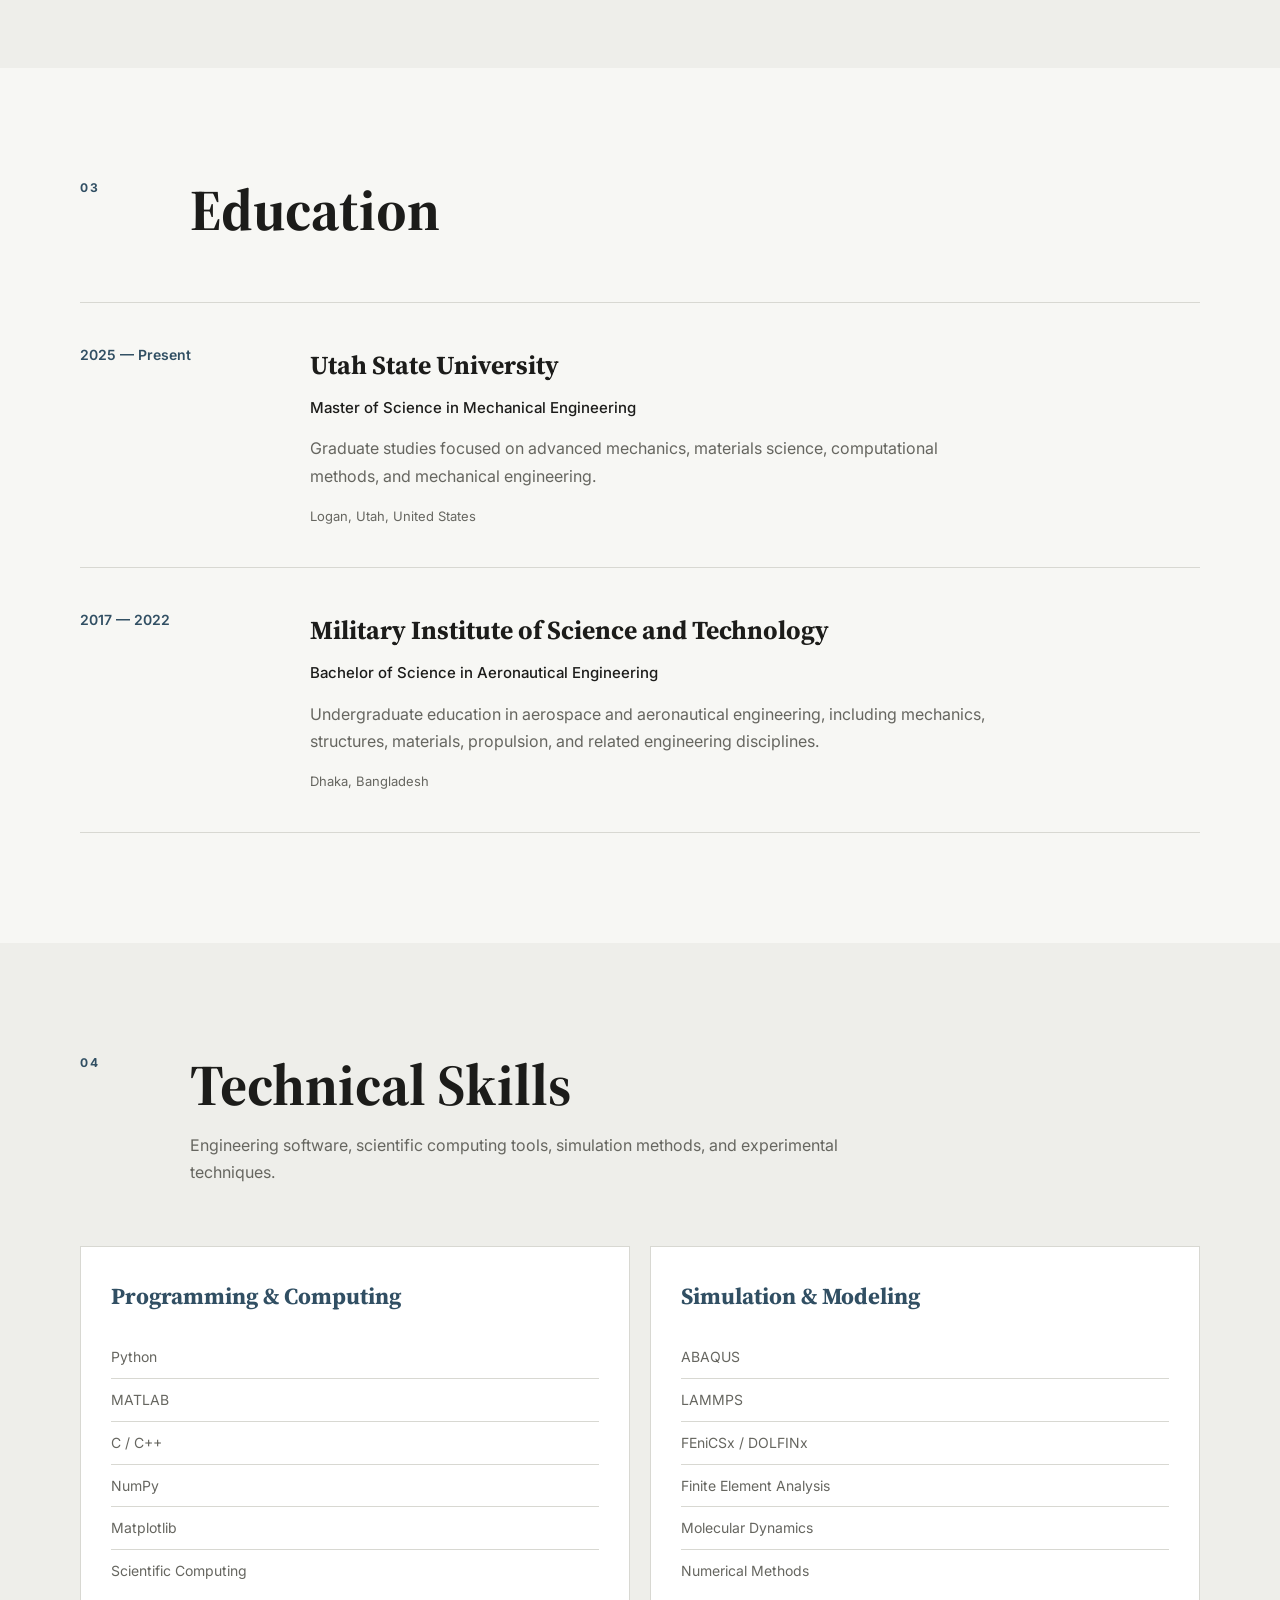
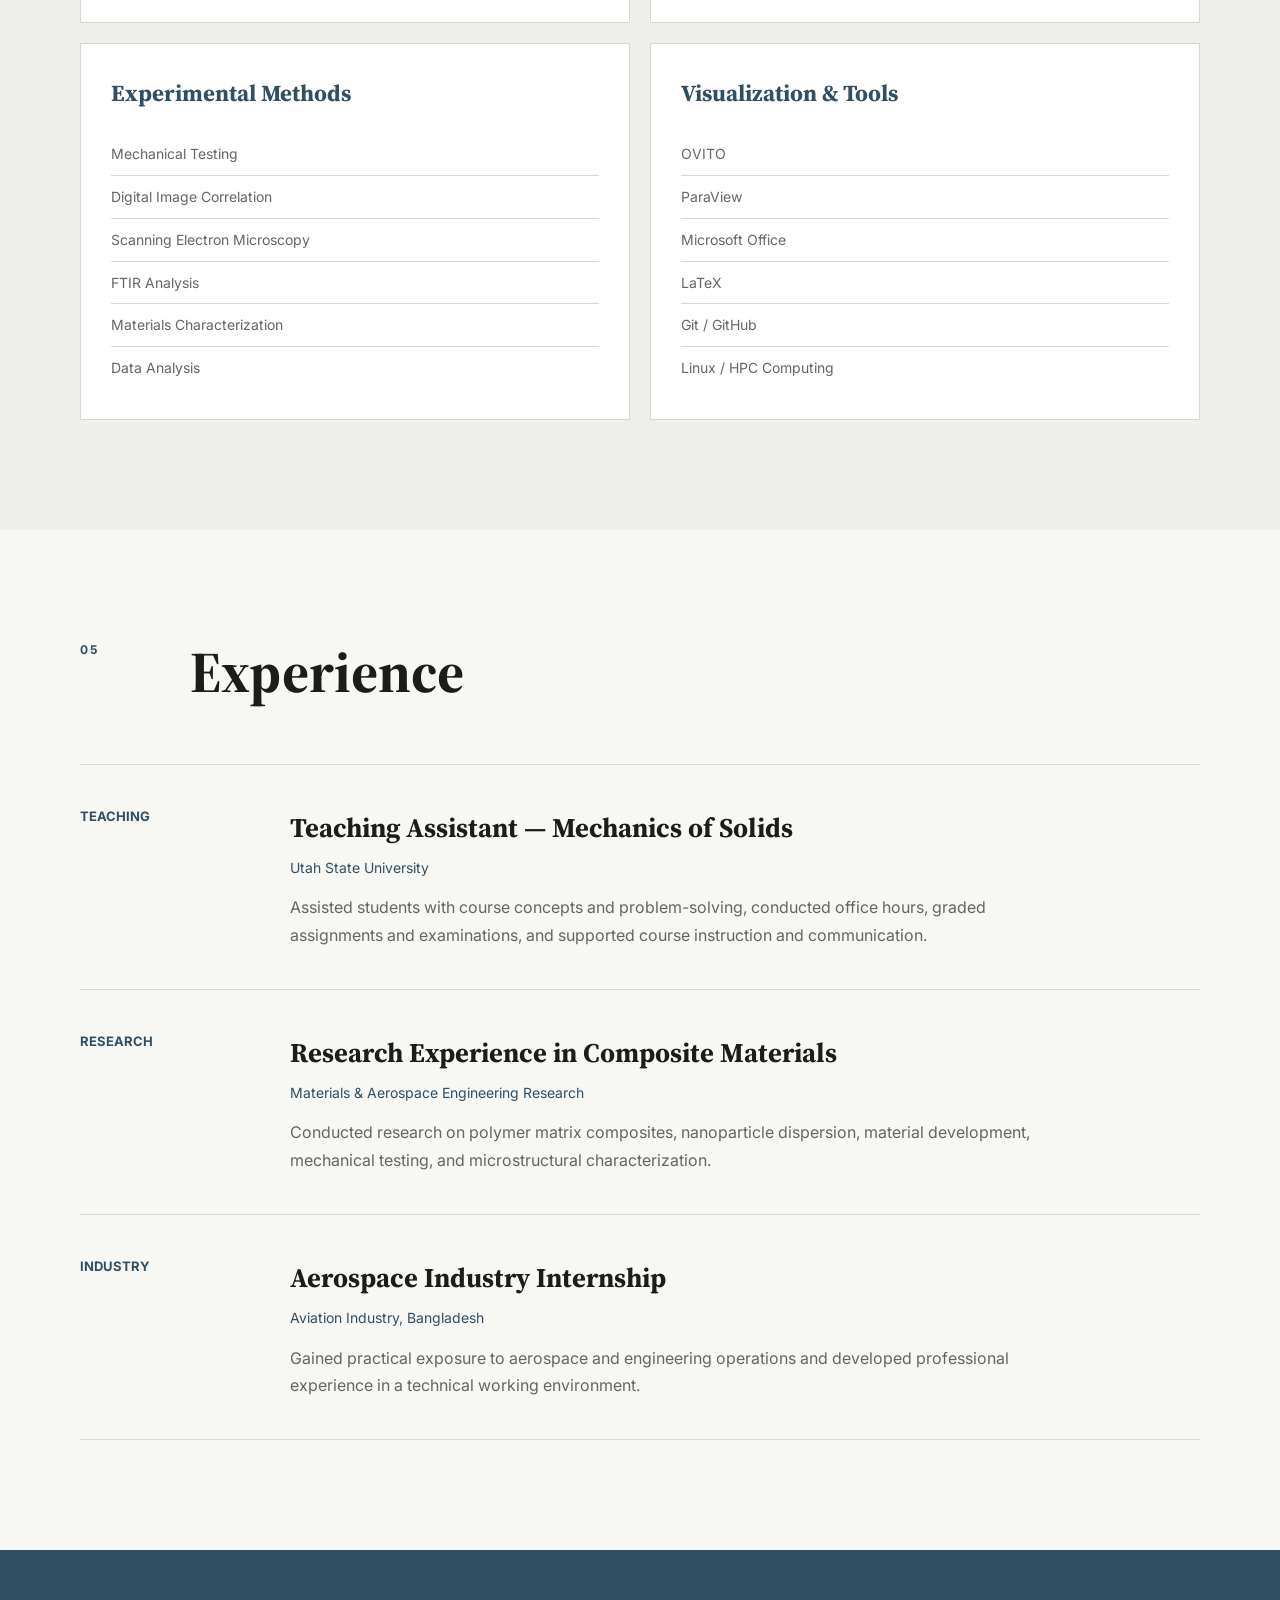
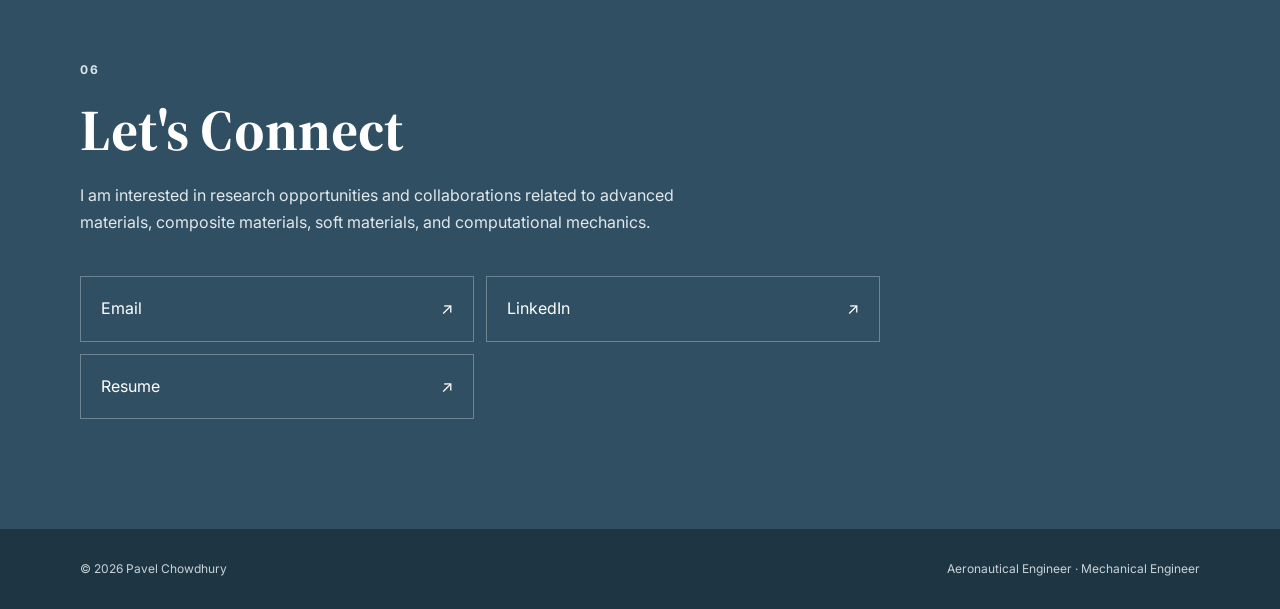
==== commit 850a4d28: "Update index.html" ====
--- a/index.html
+++ b/index.html
@@ -126,10 +126,9 @@
                     <h2>About Me</h2>
 
                     <p class="section-intro">
-                        My academic and research interests focus on understanding
-                        the behavior of advanced materials and developing
-                        engineering solutions through experimental and
-                        computational approaches.
+                        I bring a broad engineering background, hands-on research
+                        experience, and an interest in applying technical skills
+                        to a variety of engineering challenges.
                     </p>
                 </div>
             </div>
@@ -140,25 +139,31 @@
                 <div class="about-text">
 
                     <p>
-                        I am currently pursuing a Master of Science in
-                        Mechanical Engineering at Utah State University.
-                        My research interests include composite materials,
-                        polymer-based materials, soft materials, computational
-                        mechanics, and materials for aerospace applications.
-                    </p>
-
-                    <p>
-                        My previous research experience includes polymer matrix
-                        composites, nanoparticle dispersion, mechanical testing,
-                        and materials characterization using techniques such as
-                        scanning electron microscopy and FTIR analysis.
-                    </p>
-
-                    <p>
-                        I am particularly interested in combining experimental
-                        research with computational methods, including molecular
-                        dynamics and finite element analysis, to better understand
-                        material behavior across multiple length scales.
+                        I am pursuing a Master of Science in Mechanical
+                        Engineering at Utah State University and hold a
+                        Bachelor's degree in Aeronautical Engineering. My
+                        academic background has provided me with a foundation
+                        in engineering analysis, mechanics, computational
+                        modeling, and experimental methods.
+                    </p>
+
+                    <p>
+                        Through academic and research projects, I have gained
+                        experience with composite materials, mechanical testing,
+                        materials characterization, finite element analysis (FEA),
+                        computational fluid dynamics (CFD), and molecular
+                        dynamics simulations. These experiences have helped me
+                        develop an analytical and practical approach to
+                        engineering problem-solving.
+                    </p>
+
+                    <p>
+                        I enjoy learning new technologies, taking on unfamiliar
+                        technical challenges, and working collaboratively to
+                        develop effective solutions. I am adaptable, motivated
+                        to expand my skills, and open to a wide range of
+                        engineering opportunities where I can contribute,
+                        continue learning, and grow as an engineer.
                     </p>
 
                 </div>
@@ -166,17 +171,17 @@
 
                 <div class="research-interests">
 
-                    <h3>Research Interests</h3>
+                    <h3>Core Strengths</h3>
 
                     <ul>
-                        <li>Advanced Composite Materials</li>
-                        <li>Polymer Matrix Composites</li>
-                        <li>Soft Materials & Soft Robotics</li>
-                        <li>Computational Mechanics</li>
-                        <li>Molecular Dynamics Simulation</li>
-                        <li>Finite Element Analysis</li>
+                        <li>Engineering Analysis</li>
+                        <li>Technical Problem-Solving</li>
+                        <li>Computational Modeling</li>
+                        <li>Experimental Testing</li>
                         <li>Materials Characterization</li>
-                        <li>Aerospace Materials</li>
+                        <li>Data Analysis</li>
+                        <li>Research & Development</li>
+                        <li>Teamwork & Adaptability</li>
                     </ul>
 
                 </div>
@@ -699,9 +704,11 @@
 
             <div class="contact-links">
 
-                <a href="mailto:pavelchowdhury619@gmail.com">
+                <a href="https://mail.google.com/mail/?view=cm&fs=1&to=pavelchowdhury619@gmail.com"
+                   target="_blank"
+                   rel="noopener noreferrer">
                     Email
-                    <span>↗</span>
+                <span>↗</span>
                 </a>
 
                 <a href="https://www.linkedin.com/in/pavel-chowdhury-a35b15255/"
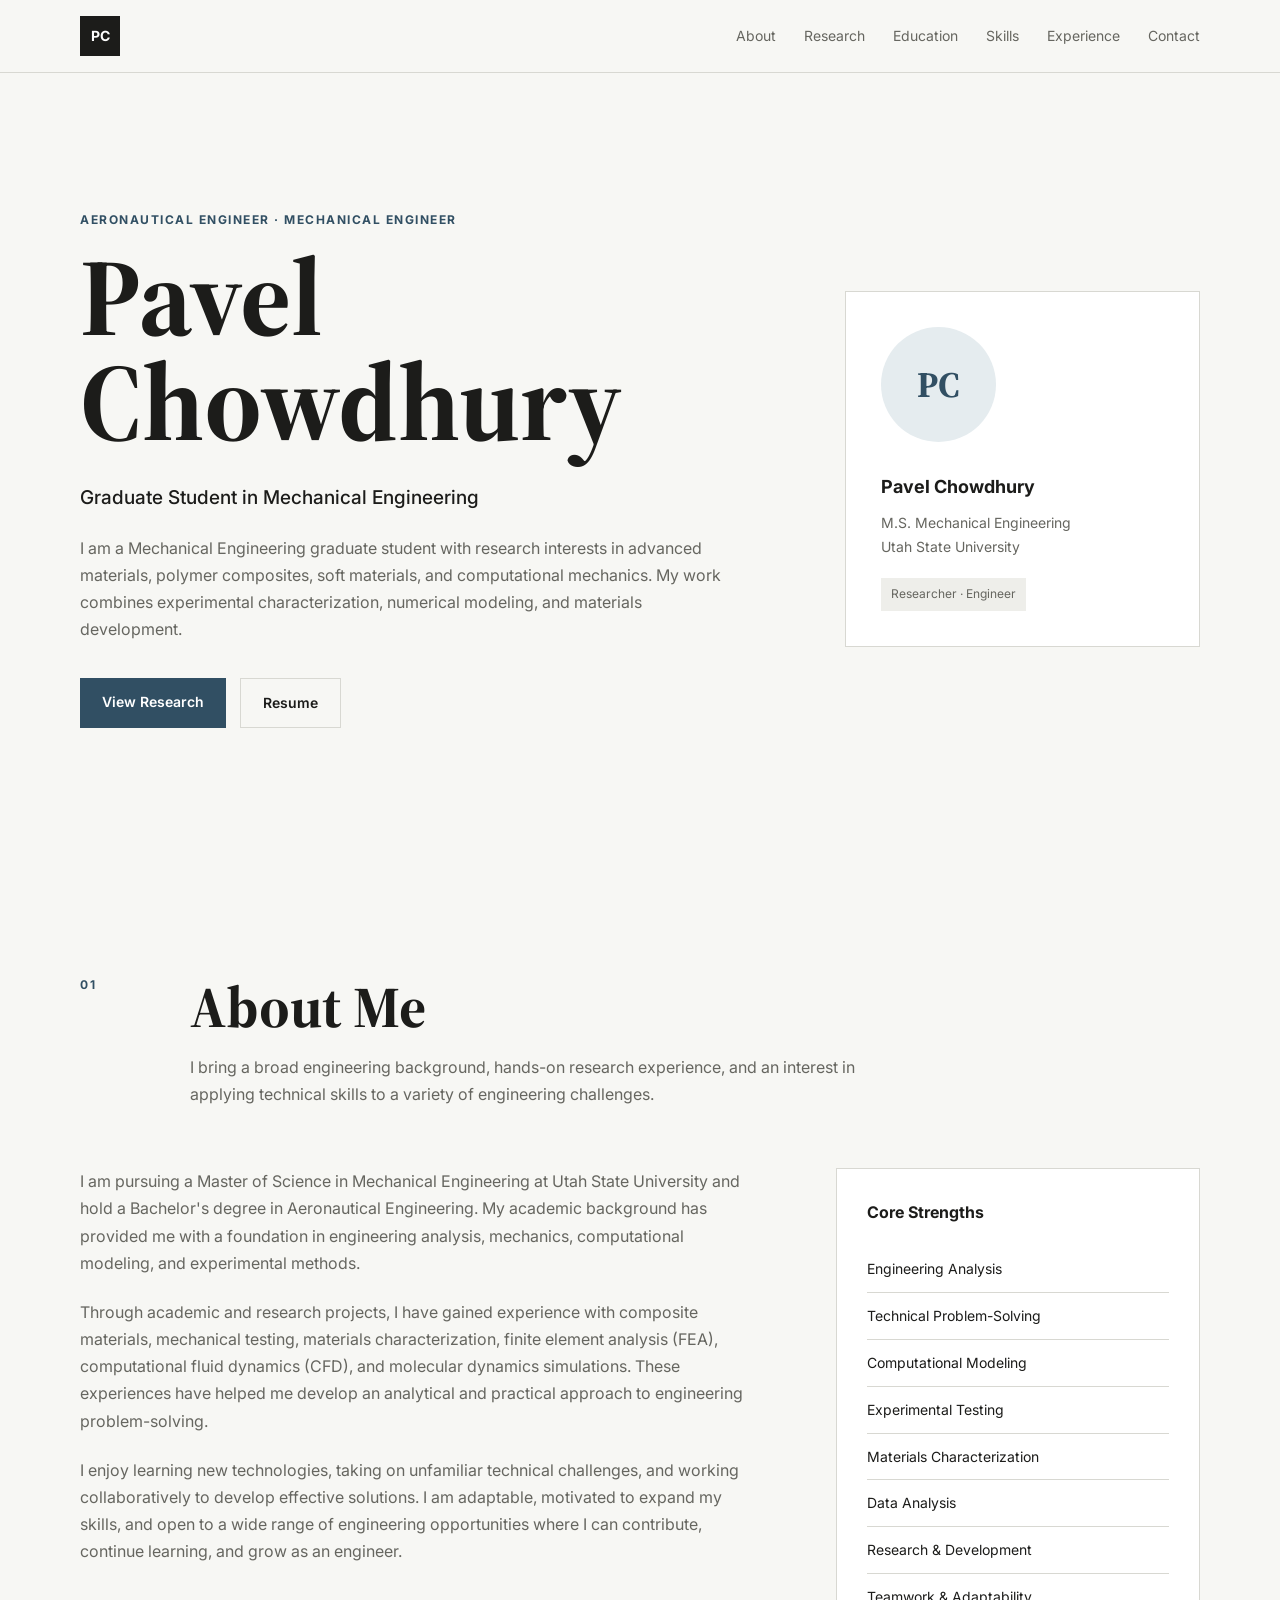
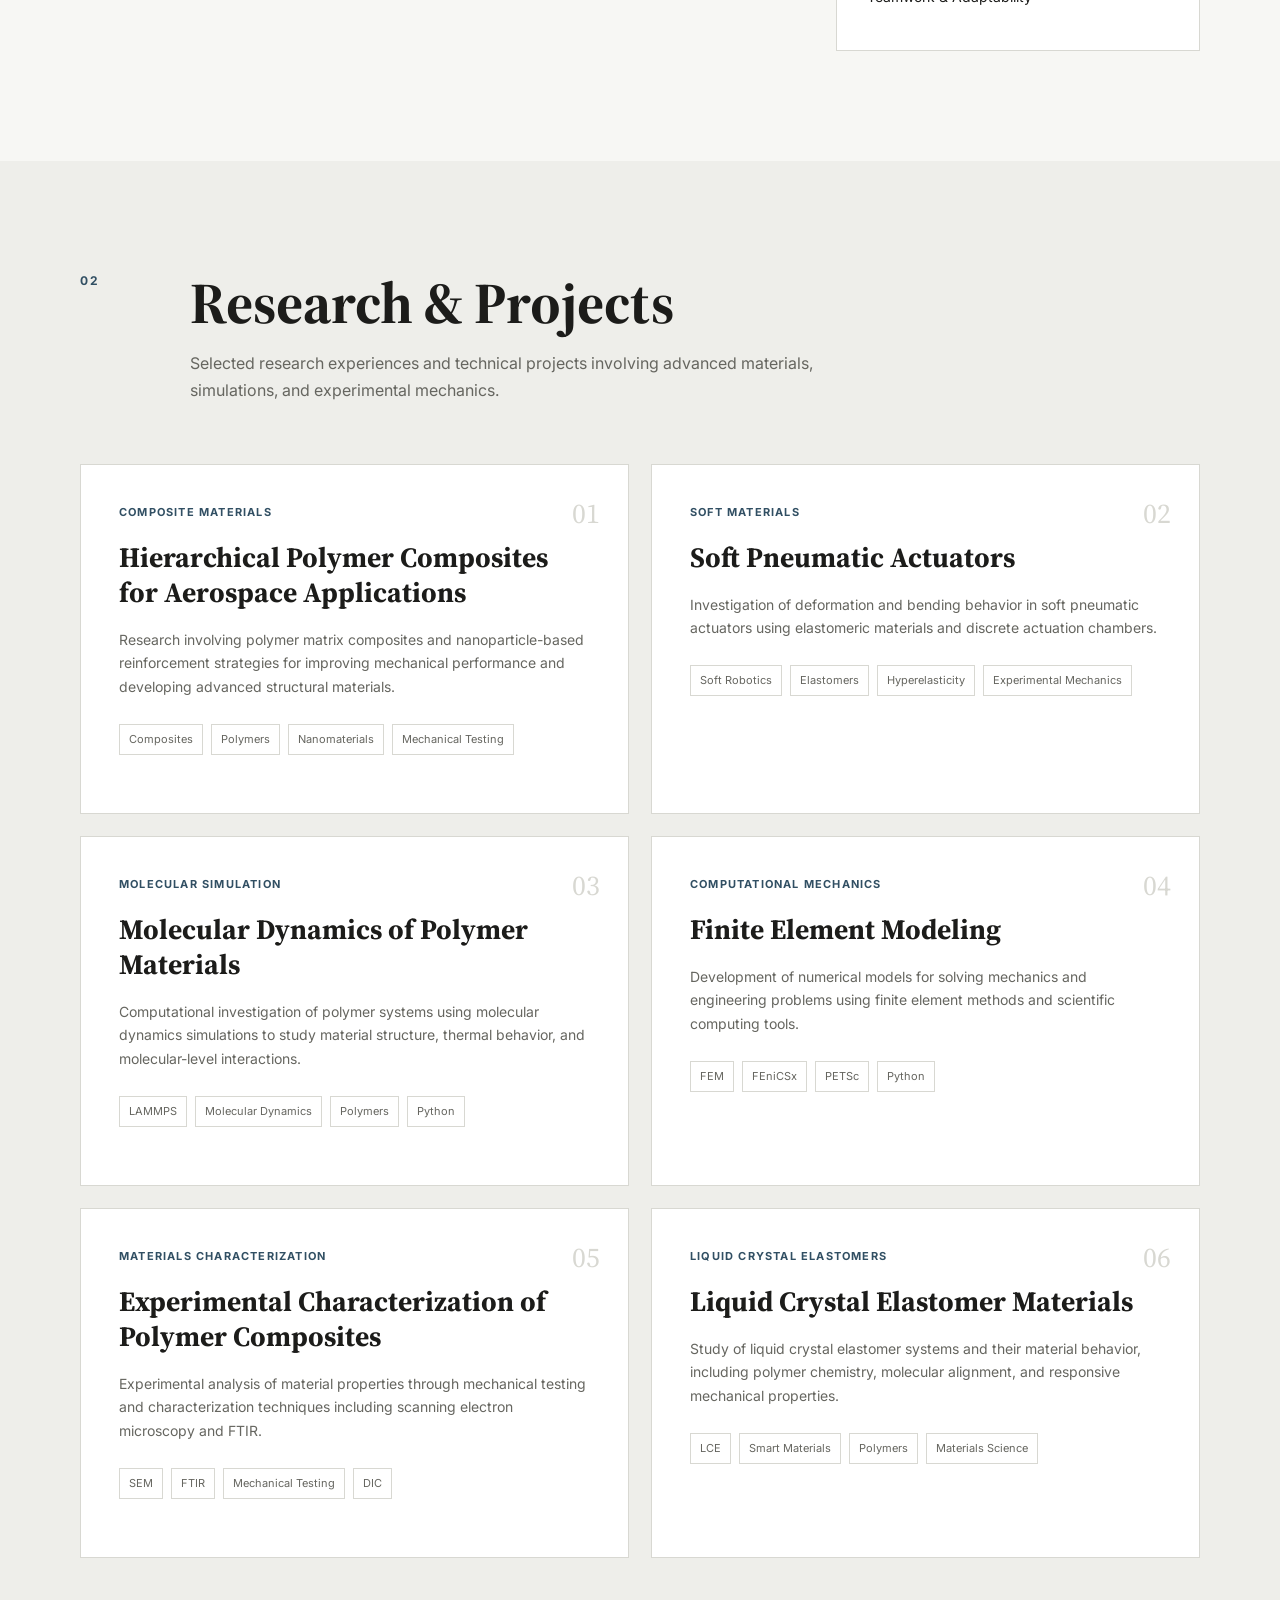
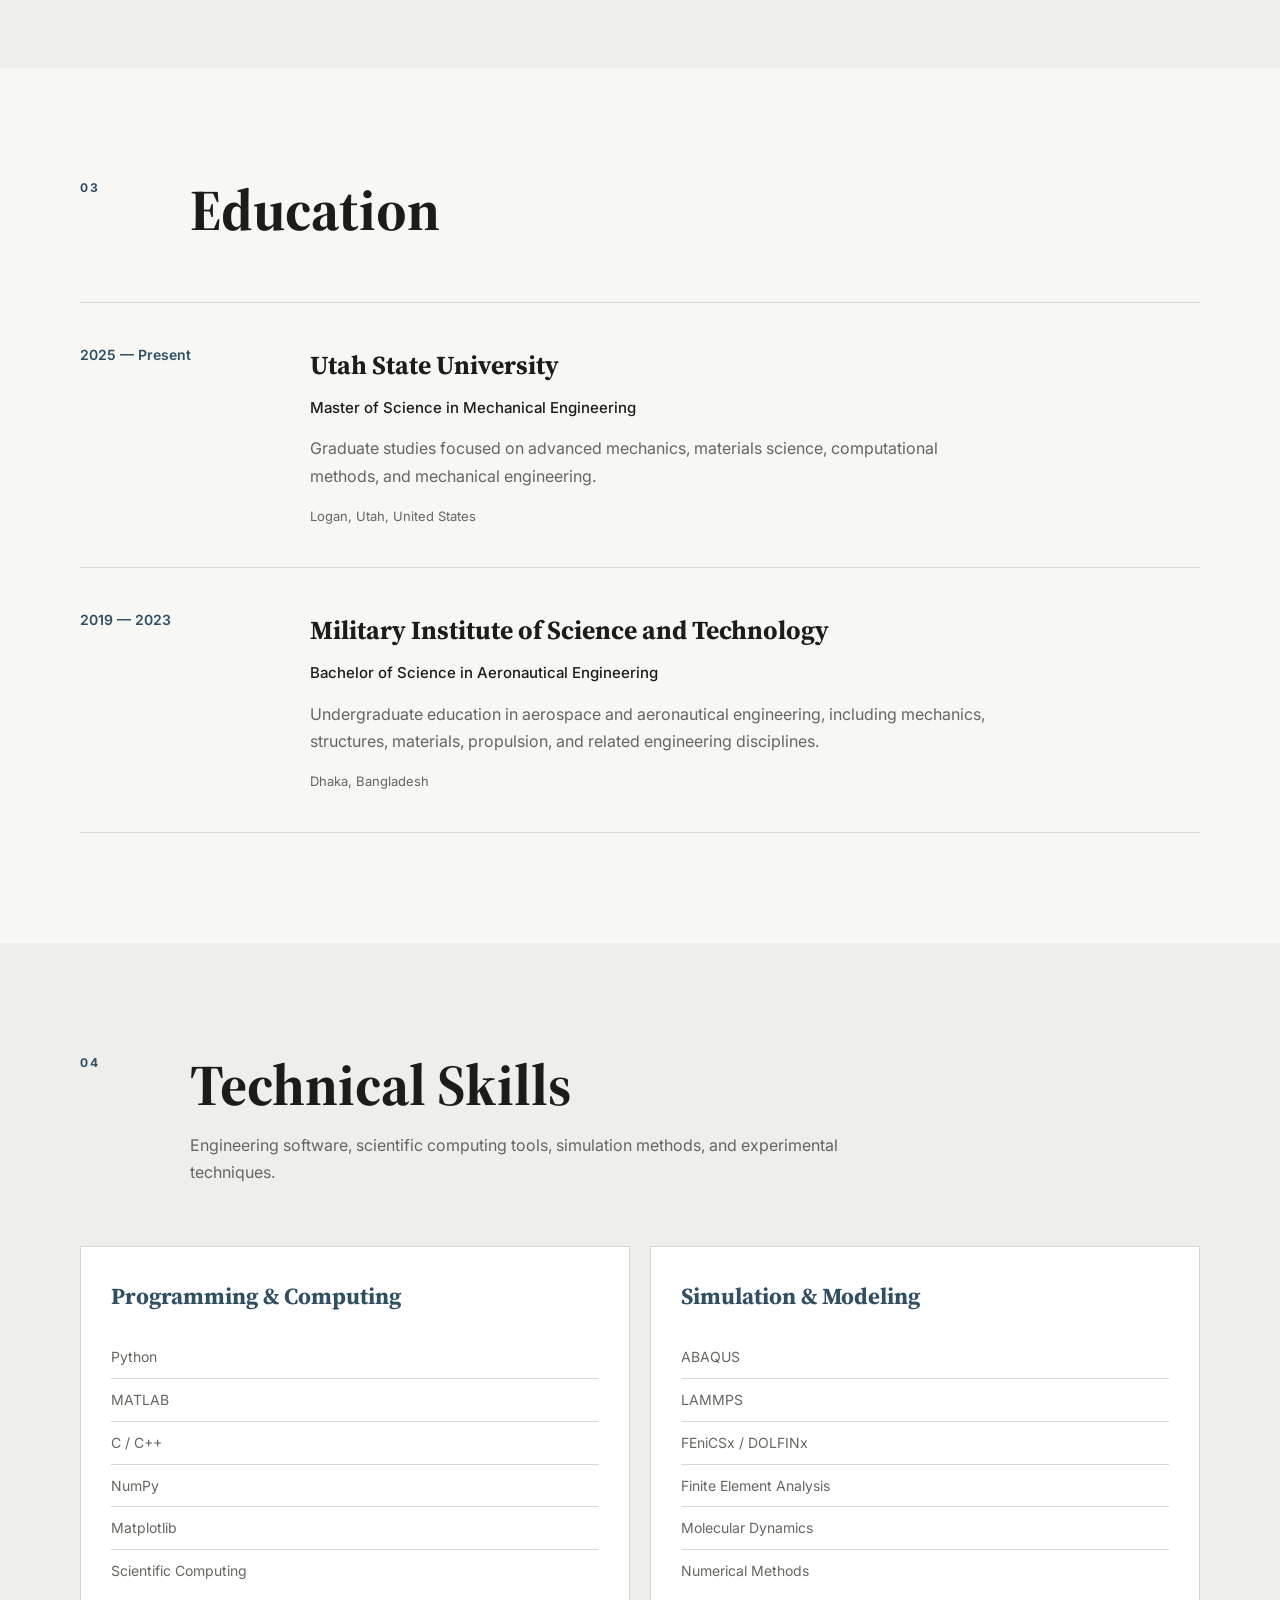
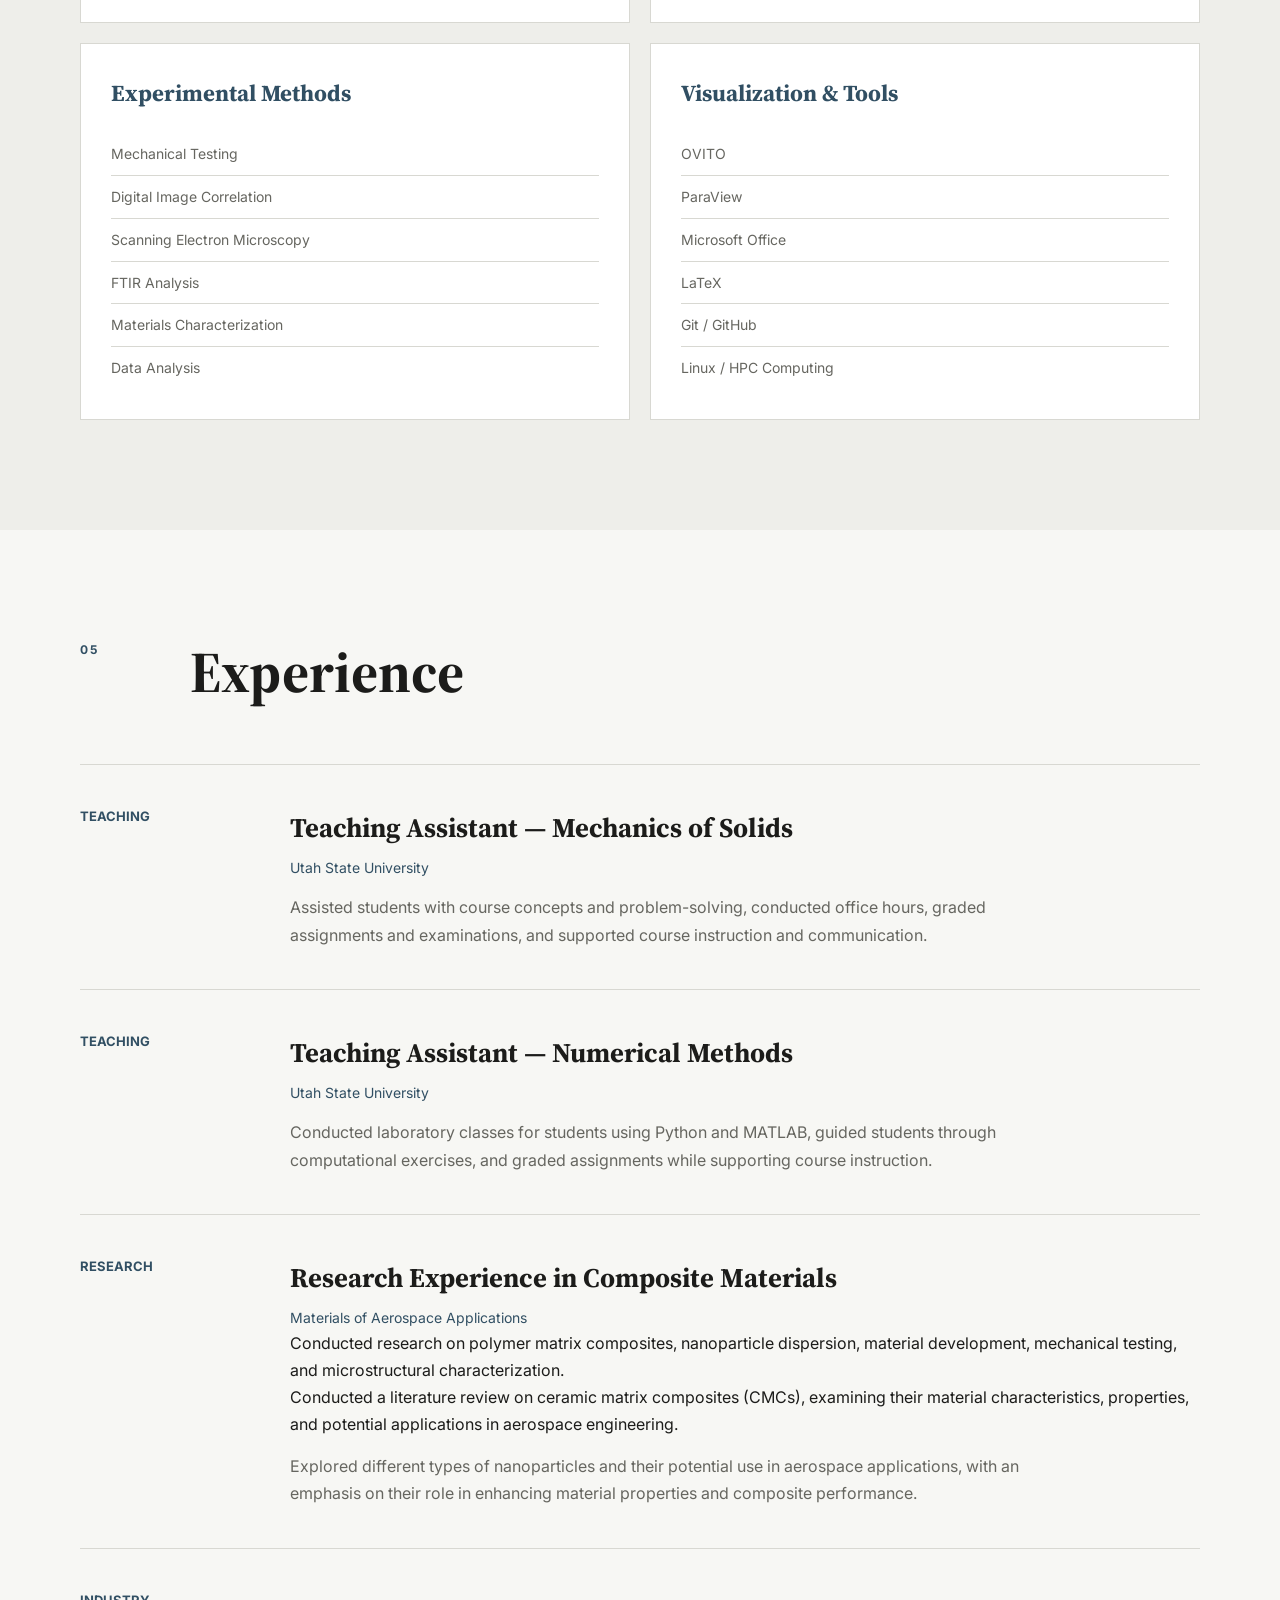
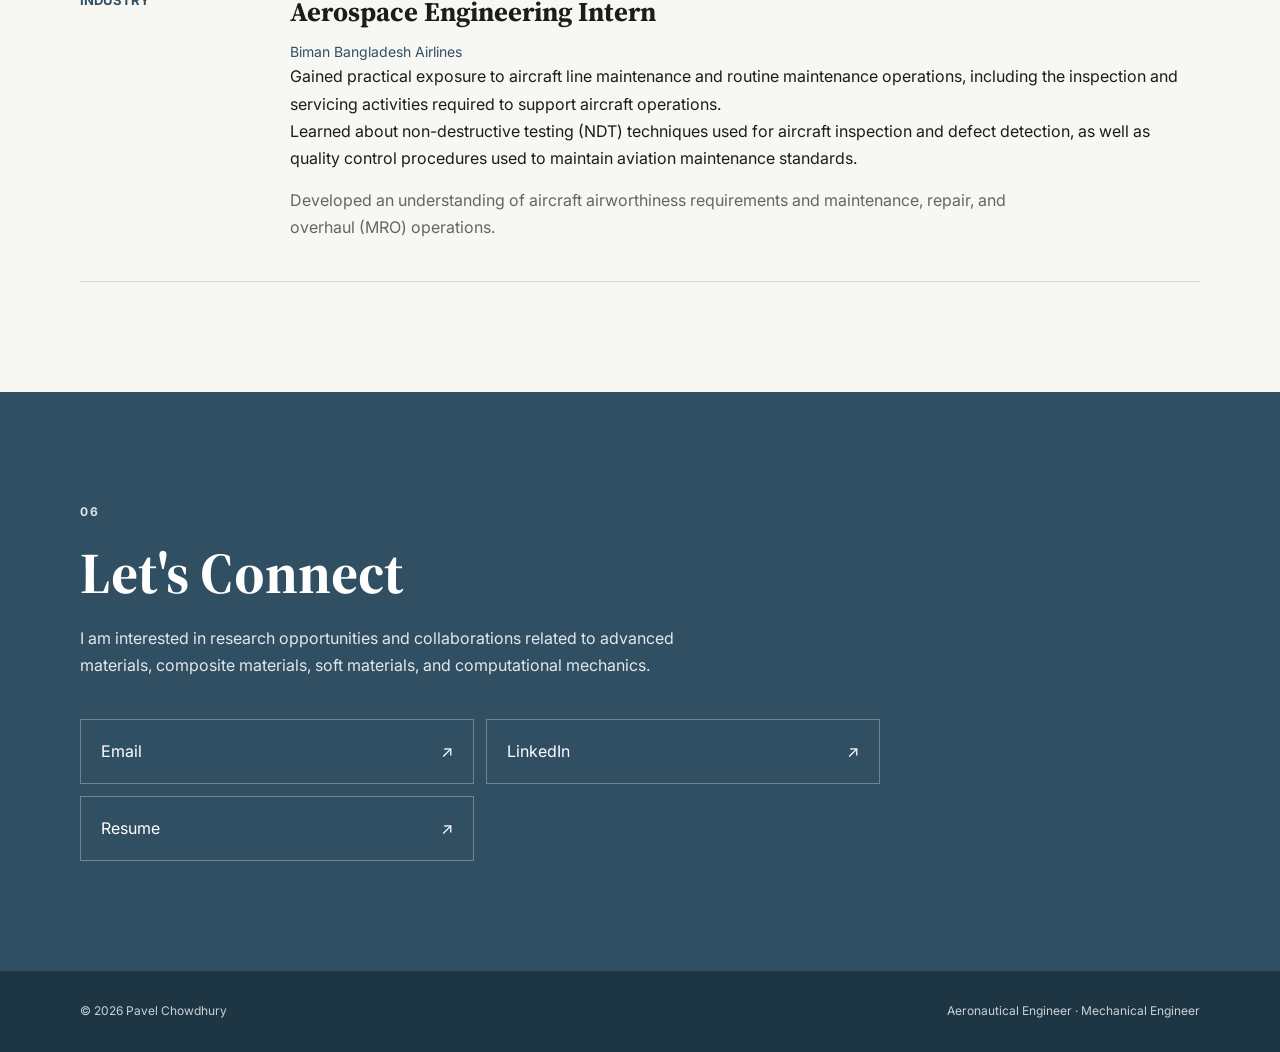
==== commit 0a77bd77: "Update index.html" ====
--- a/index.html
+++ b/index.html
@@ -7,7 +7,7 @@
     <title>Pavel Chowdhury | Mechanical Engineering</title>
 
     <meta name="description"
-        content="Personal academic and research portfolio of Pavel Chowdhury, Mechanical Engineering graduate student specializing in advanced materials, composites, and computational mechanics.">
+        content="Personal academic and professional portfolio of Pavel Chowdhury, Mechanical Engineering graduate student with experience in engineering analysis, materials, computational modeling, and experimental methods.">
 
     <link rel="stylesheet" href="style.css">
 
@@ -453,7 +453,7 @@
                 <div class="timeline-item">
 
                     <div class="timeline-date">
-                        2017 — 2022
+                        2019 — 2023
                     </div>
 
                     <div class="timeline-content">
@@ -626,6 +626,34 @@
                 <article class="experience-item">
 
                     <div class="experience-meta">
+                        <p>Teaching</p>
+                    </div>
+
+                    <div class="experience-main">
+
+                        <h3>
+                            Teaching Assistant — Numerical Methods
+                        </h3>
+
+                        <p class="experience-place">
+                            Utah State University
+                        </p>
+
+                        <p>
+                            Conducted laboratory classes for students using
+                            Python and MATLAB, guided students through
+                            computational exercises, and graded assignments
+                            while supporting course instruction.
+                        </p>
+
+                    </div>
+
+                </article>
+
+
+                <article class="experience-item">
+
+                    <div class="experience-meta">
                         <p>Research</p>
                     </div>
 
@@ -636,7 +664,7 @@
                         </h3>
 
                         <p class="experience-place">
-                            Materials & Aerospace Engineering Research
+                            Materials of Aerospace Applications
                         </p>
 
                         <p>
@@ -646,6 +674,20 @@
                             characterization.
                         </p>
 
+                        <p>
+                            Conducted a literature review on ceramic matrix
+                            composites (CMCs), examining their material
+                            characteristics, properties, and potential
+                            applications in aerospace engineering.
+                        </p>
+
+                        <p>
+                            Explored different types of nanoparticles and
+                            their potential use in aerospace applications,
+                            with an emphasis on their role in enhancing
+                            material properties and composite performance.
+                        </p>
+
                     </div>
 
                 </article>
@@ -660,17 +702,31 @@
                     <div class="experience-main">
 
                         <h3>
-                            Aerospace Industry Internship
+                            Aerospace Engineering Intern
                         </h3>
 
                         <p class="experience-place">
-                            Aviation Industry, Bangladesh
-                        </p>
-
-                        <p>
-                            Gained practical exposure to aerospace and
-                            engineering operations and developed professional
-                            experience in a technical working environment.
+                            Biman Bangladesh Airlines
+                        </p>
+
+                        <p>
+                            Gained practical exposure to aircraft line
+                            maintenance and routine maintenance operations,
+                            including the inspection and servicing activities
+                            required to support aircraft operations.
+                        </p>
+
+                        <p>
+                            Learned about non-destructive testing (NDT)
+                            techniques used for aircraft inspection and defect
+                            detection, as well as quality control procedures
+                            used to maintain aviation maintenance standards.
+                        </p>
+
+                        <p>
+                            Developed an understanding of aircraft airworthiness
+                            requirements and maintenance, repair, and overhaul
+                            (MRO) operations.
                         </p>
 
                     </div>
@@ -686,50 +742,53 @@
 
 
     <!-- Contact -->
-<section id="contact" class="contact-section">
-
-    <div class="container">
-
-        <div class="contact-content">
-
-            <p class="section-label">06</p>
-
-            <h2>Let's Connect</h2>
-
-            <p>
-                I am interested in research opportunities and collaborations
-                related to advanced materials, composite materials, soft
-                materials, and computational mechanics.
-            </p>
-
-            <div class="contact-links">
-
-                <a href="https://mail.google.com/mail/?view=cm&fs=1&to=pavelchowdhury619@gmail.com"
-                   target="_blank"
-                   rel="noopener noreferrer">
-                    Email
-                <span>↗</span>
-                </a>
-
-                <a href="https://www.linkedin.com/in/pavel-chowdhury-a35b15255/"
-                   target="_blank"
-                   rel="noopener noreferrer">
-                    LinkedIn
-                    <span>↗</span>
-                </a>
-
-                <a href="#">
-                    Resume
-                    <span>↗</span>
-                </a>
+    <section id="contact" class="contact-section">
+
+        <div class="container">
+
+            <div class="contact-content">
+
+                <p class="section-label">06</p>
+
+                <h2>Let's Connect</h2>
+
+                <p>
+                    I am interested in research opportunities and collaborations
+                    related to advanced materials, composite materials, soft
+                    materials, and computational mechanics.
+                </p>
+
+                <div class="contact-links">
+
+                    <a href="https://mail.google.com/mail/?view=cm&fs=1&to=pavelchowdhury619@gmail.com"
+                       target="_blank"
+                       rel="noopener noreferrer">
+                        Email
+                        <span>↗</span>
+                    </a>
+
+                    <a href="https://www.linkedin.com/in/pavel-chowdhury-a35b15255/"
+                       target="_blank"
+                       rel="noopener noreferrer">
+                        LinkedIn
+                        <span>↗</span>
+                    </a>
+
+                    <a href="assets/Pavel_Chowdhury_Resume.pdf"
+                       target="_blank"
+                       rel="noopener noreferrer">
+                        Resume
+                        <span>↗</span>
+                    </a>
+
+                </div>
 
             </div>
 
         </div>
 
-    </div>
-
-</section>
+    </section>
+
 
     <!-- Footer -->
     <footer>
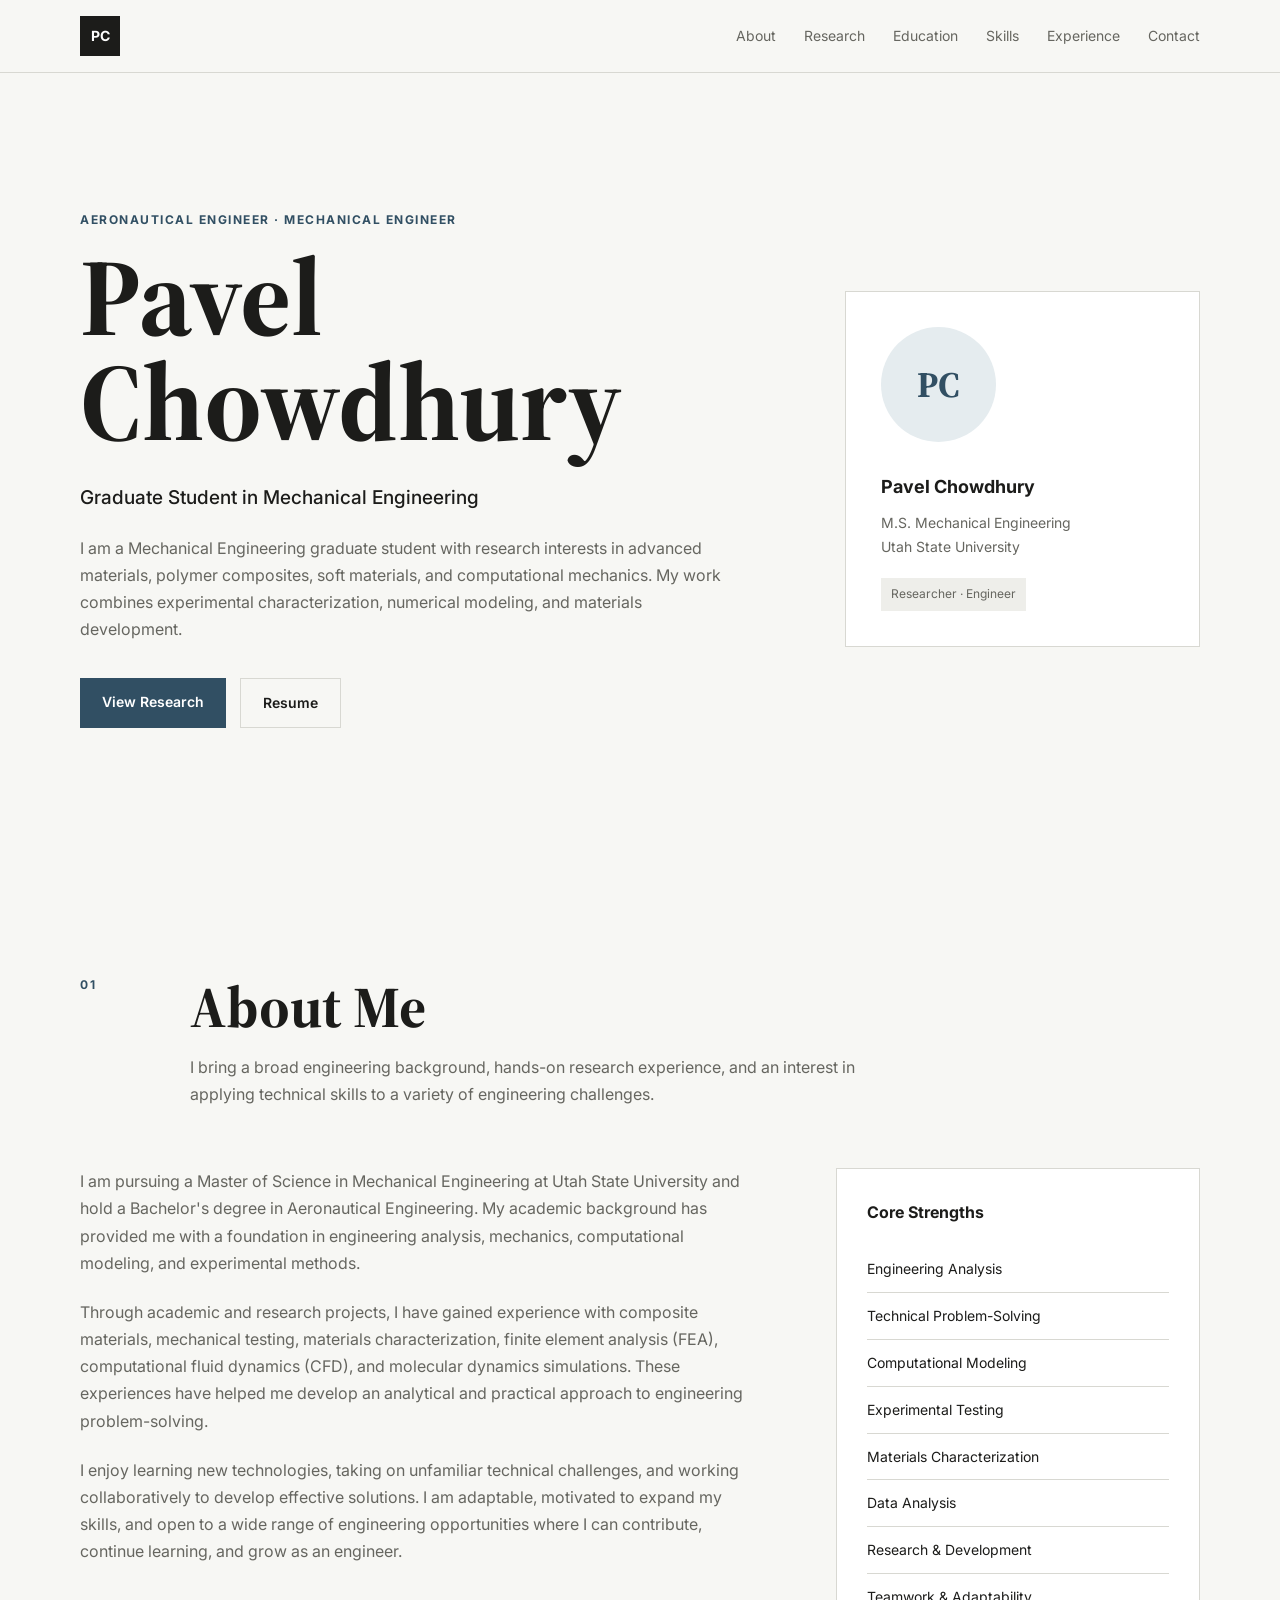
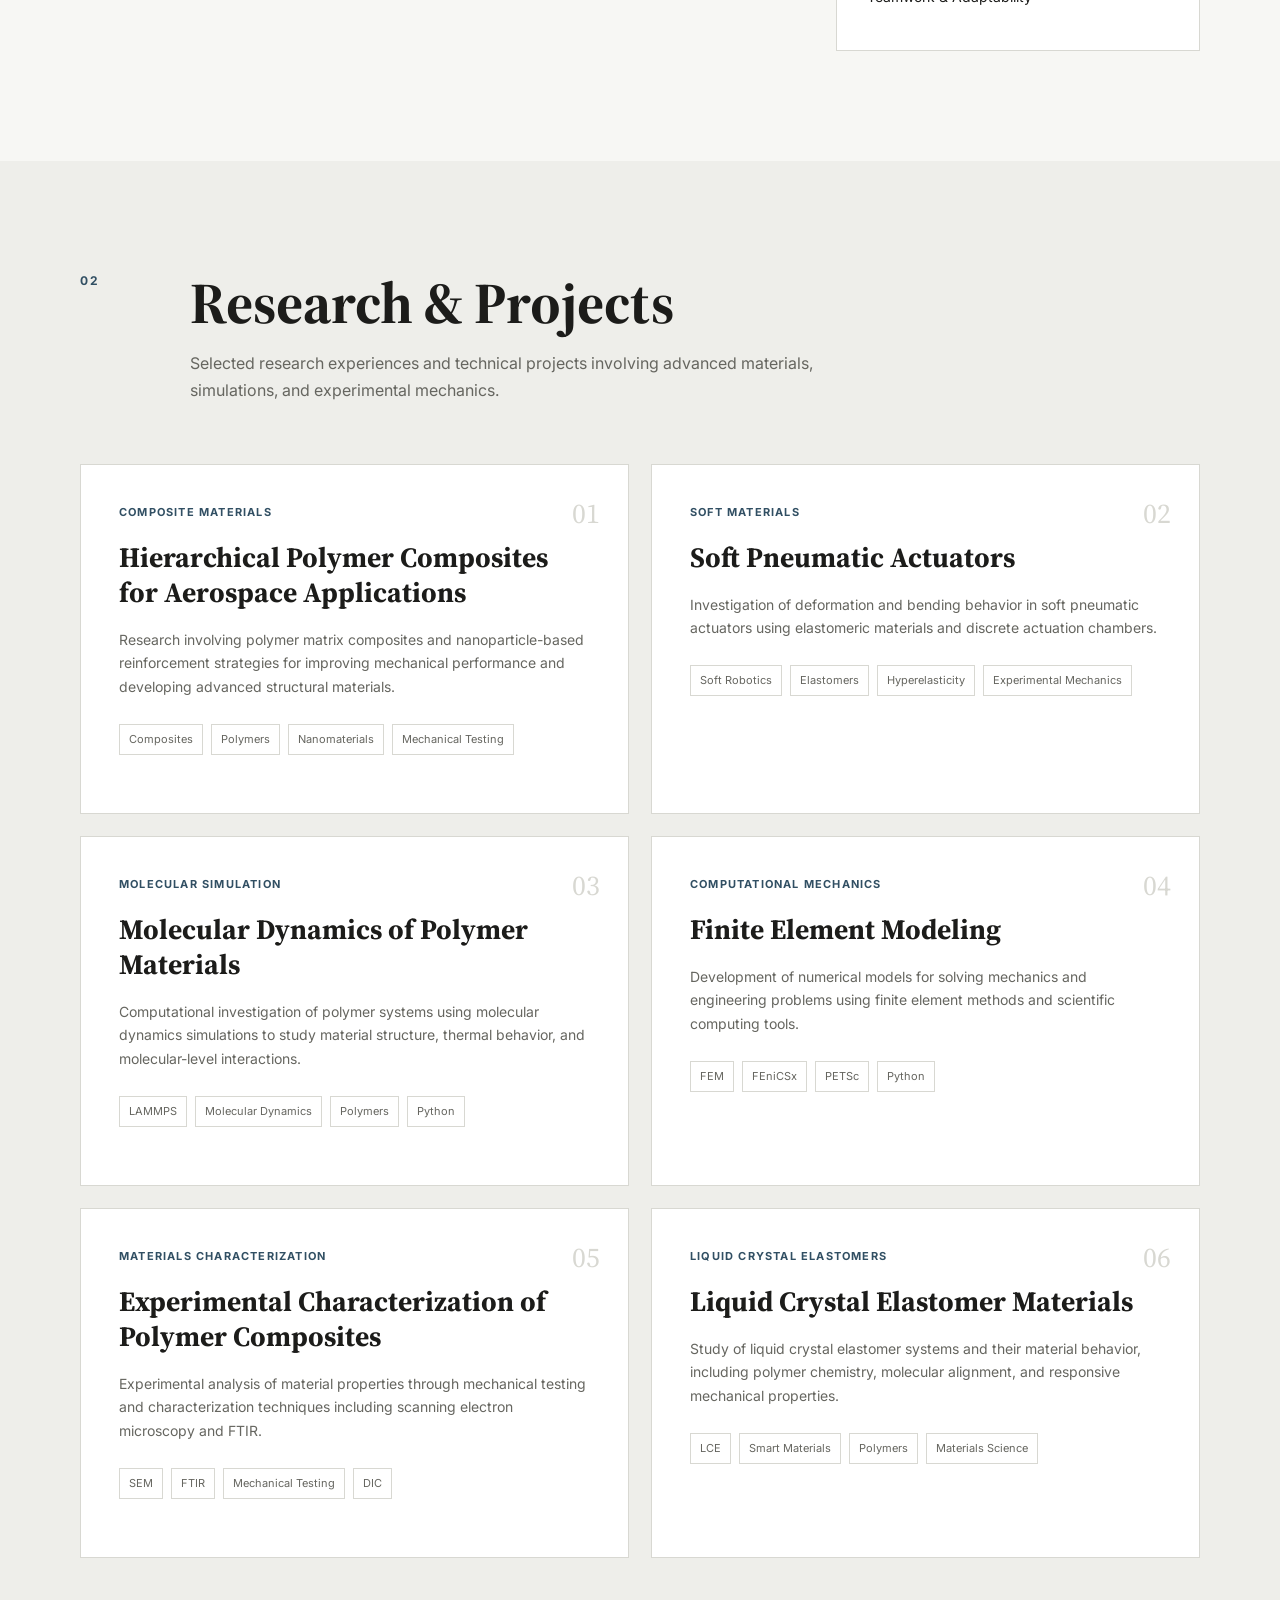
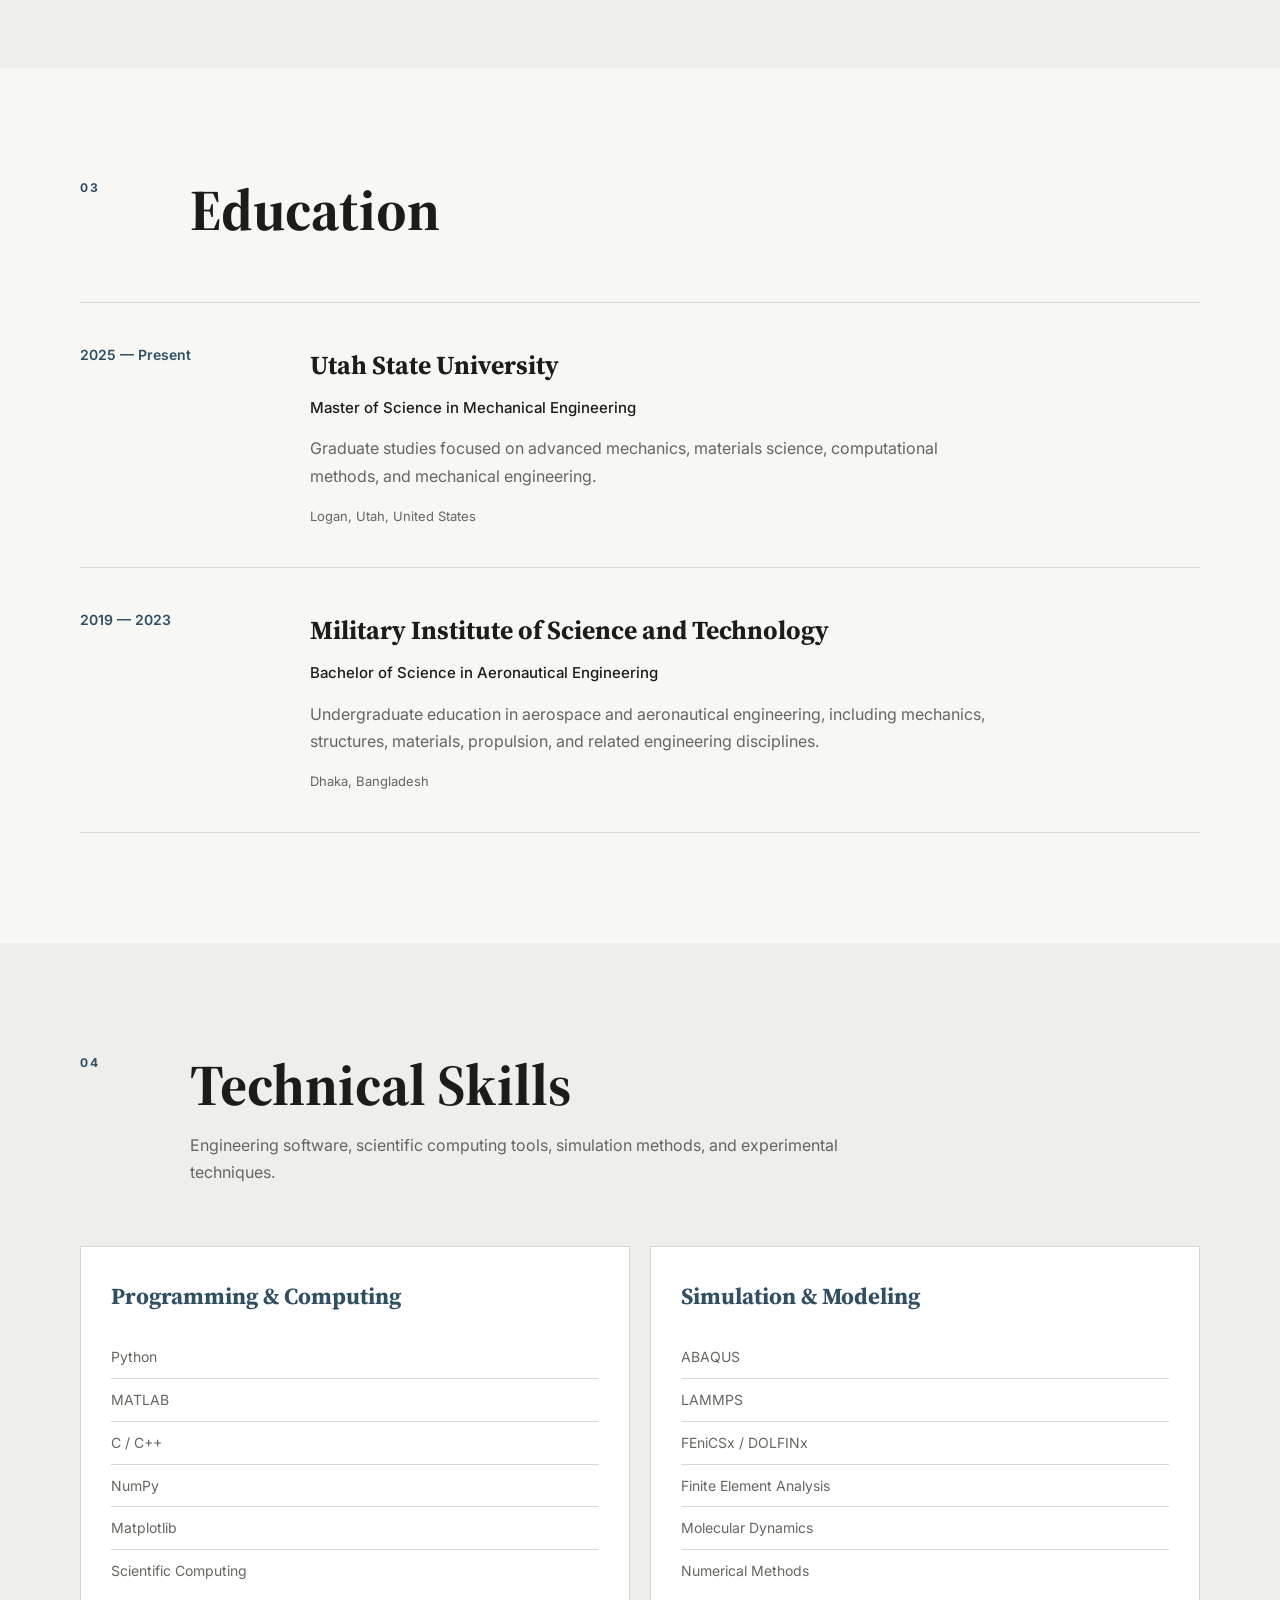
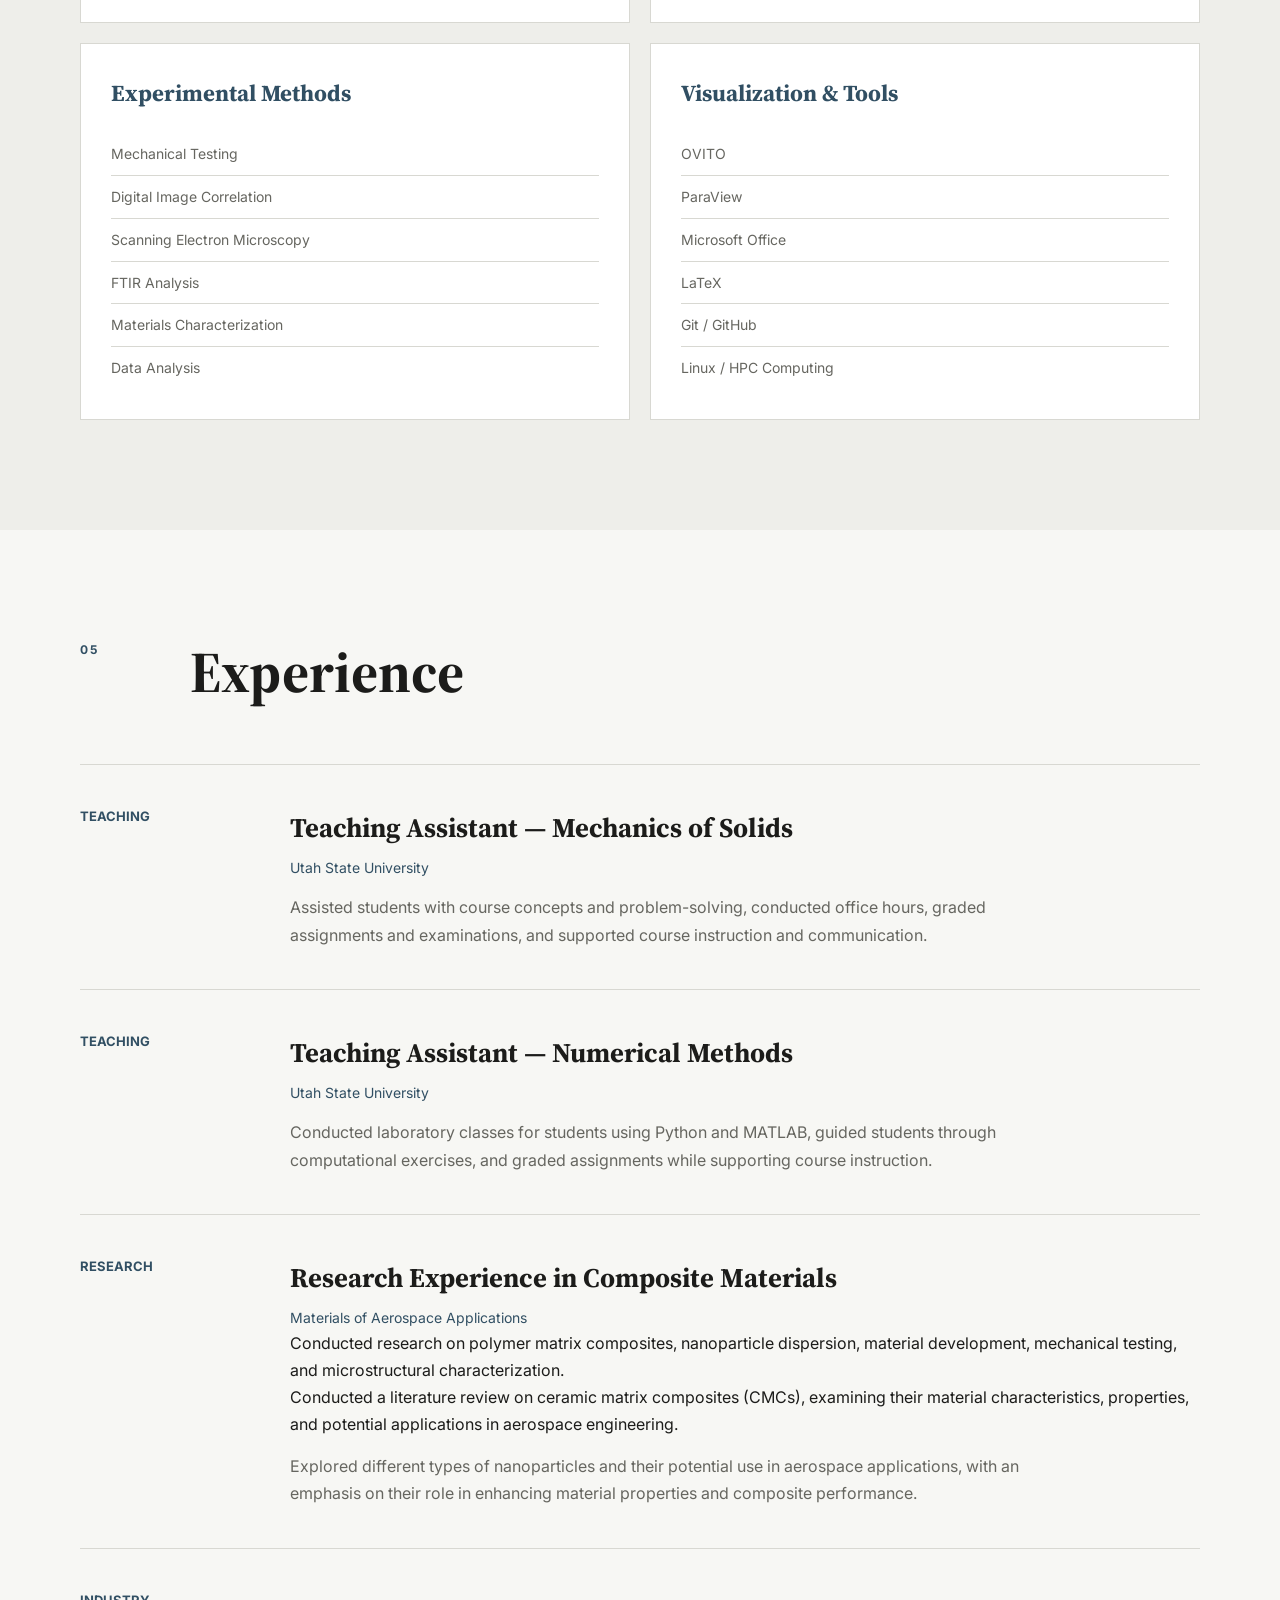
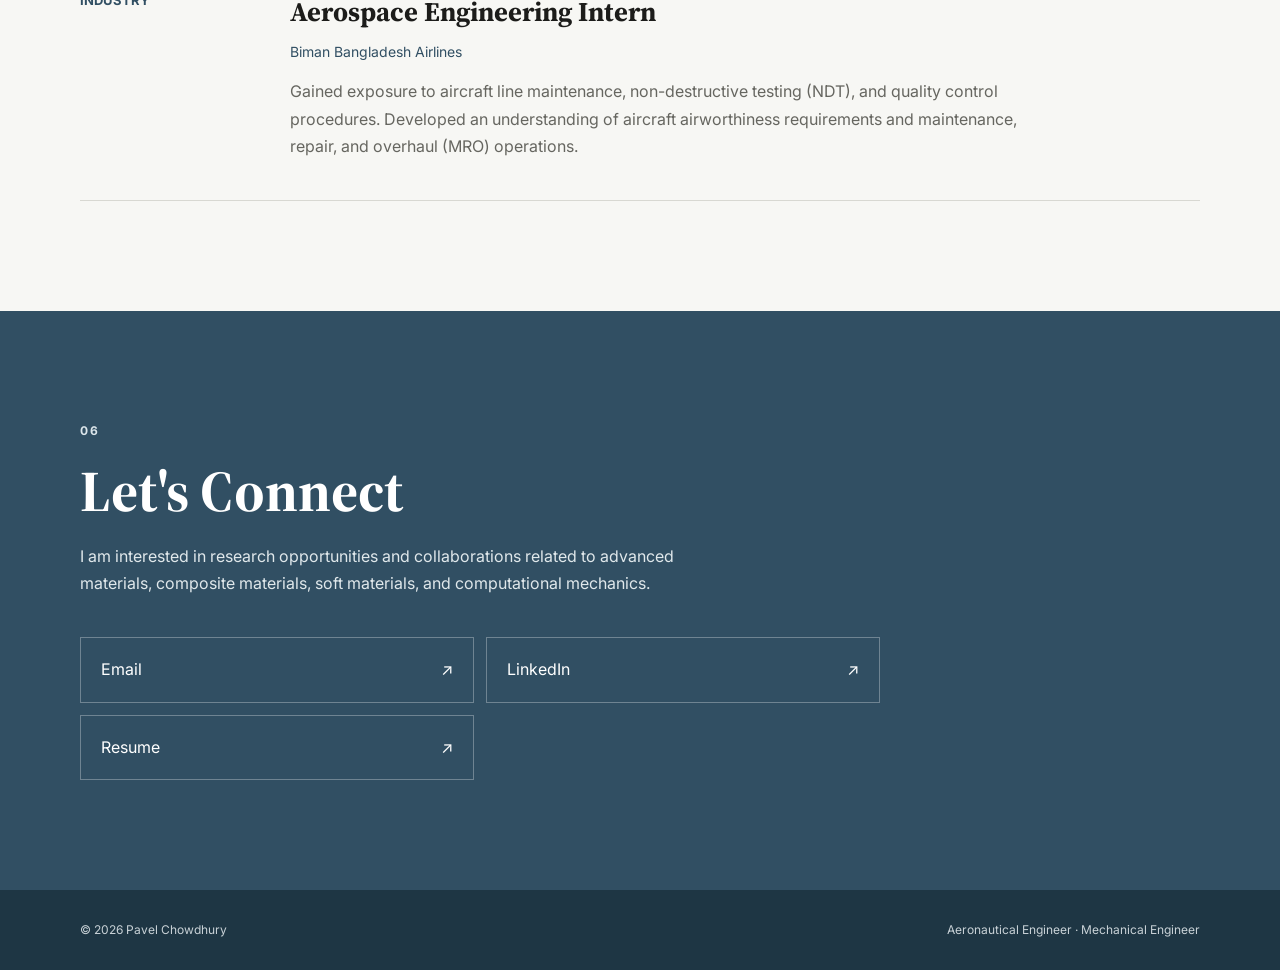
==== commit b3f6a04d: "Update index.html" ====
--- a/index.html
+++ b/index.html
@@ -709,24 +709,11 @@
                             Biman Bangladesh Airlines
                         </p>
 
-                        <p>
-                            Gained practical exposure to aircraft line
-                            maintenance and routine maintenance operations,
-                            including the inspection and servicing activities
-                            required to support aircraft operations.
-                        </p>
-
-                        <p>
-                            Learned about non-destructive testing (NDT)
-                            techniques used for aircraft inspection and defect
-                            detection, as well as quality control procedures
-                            used to maintain aviation maintenance standards.
-                        </p>
-
-                        <p>
-                            Developed an understanding of aircraft airworthiness
-                            requirements and maintenance, repair, and overhaul
-                            (MRO) operations.
+                       <p>
+                        Gained exposure to aircraft line maintenance, non-destructive testing
+                        (NDT), and quality control procedures. Developed an understanding of
+                        aircraft airworthiness requirements and maintenance, repair, and
+                        overhaul (MRO) operations.
                         </p>
 
                     </div>
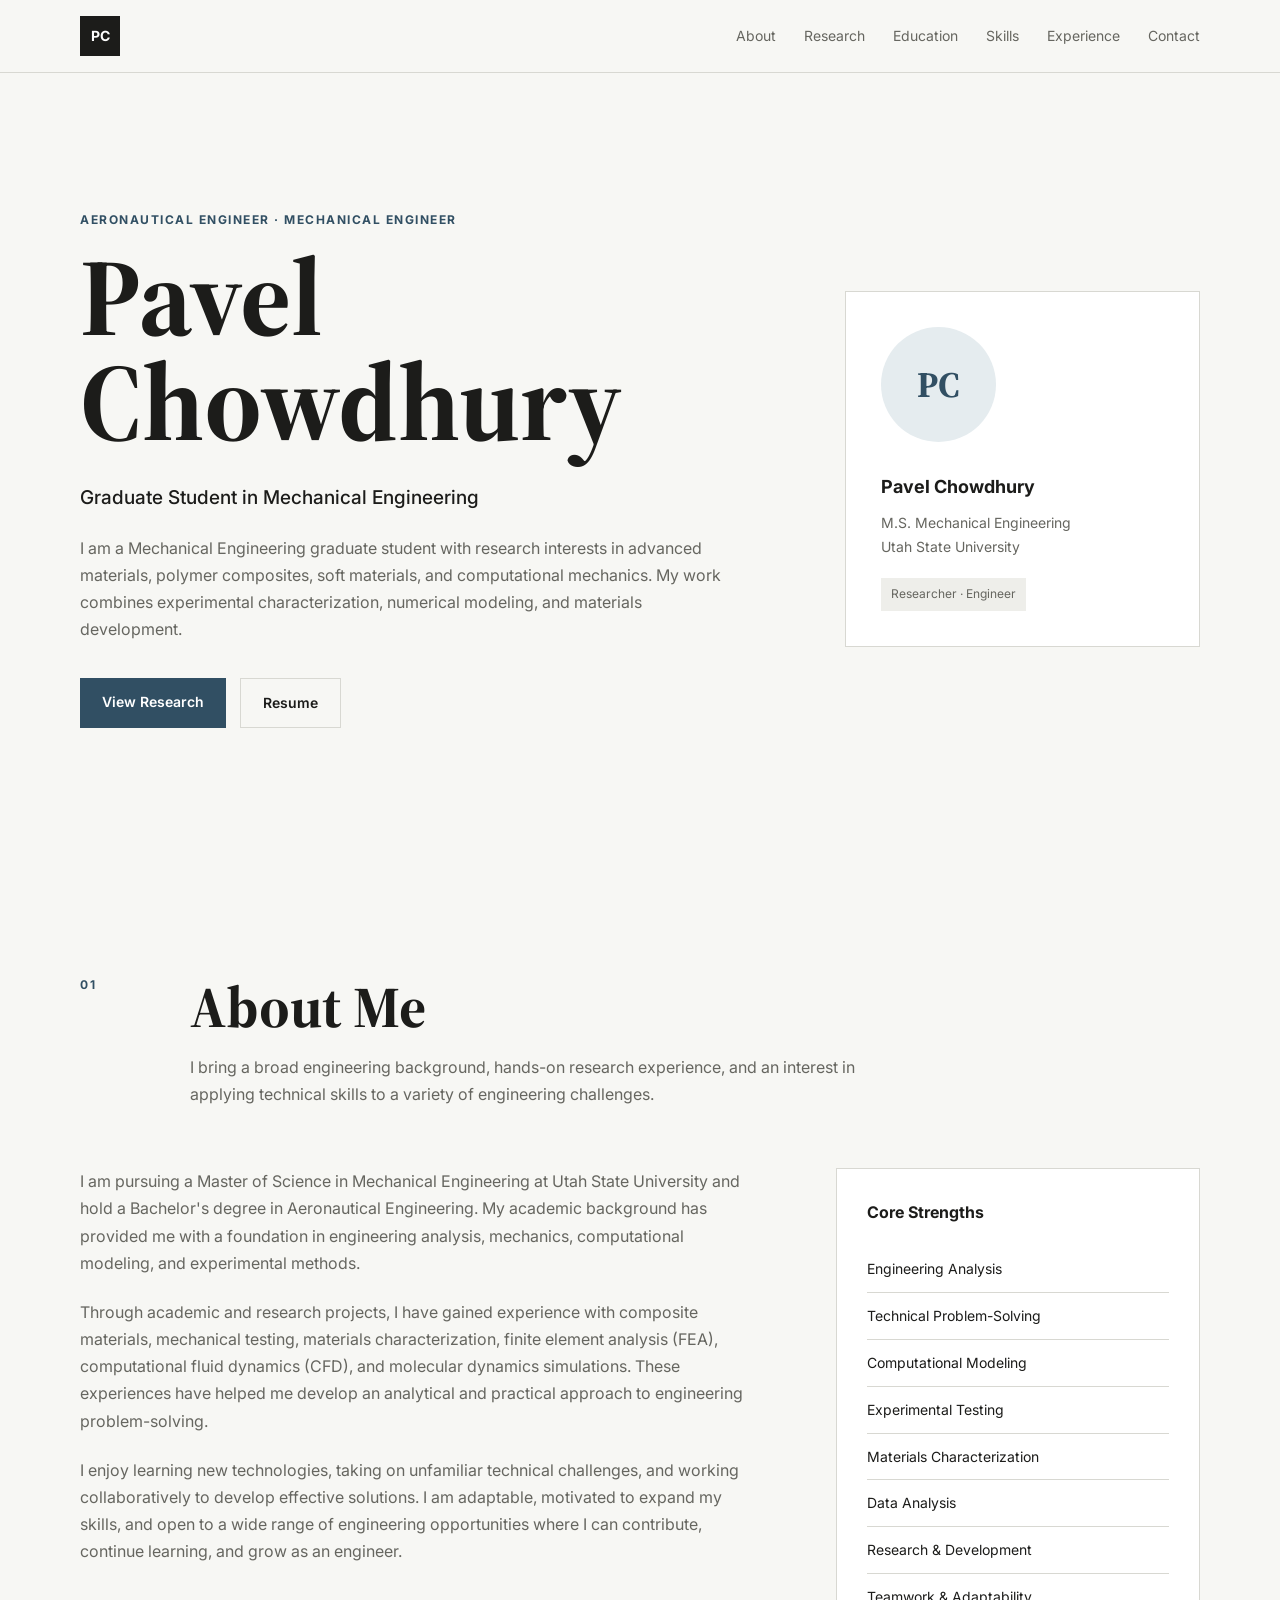
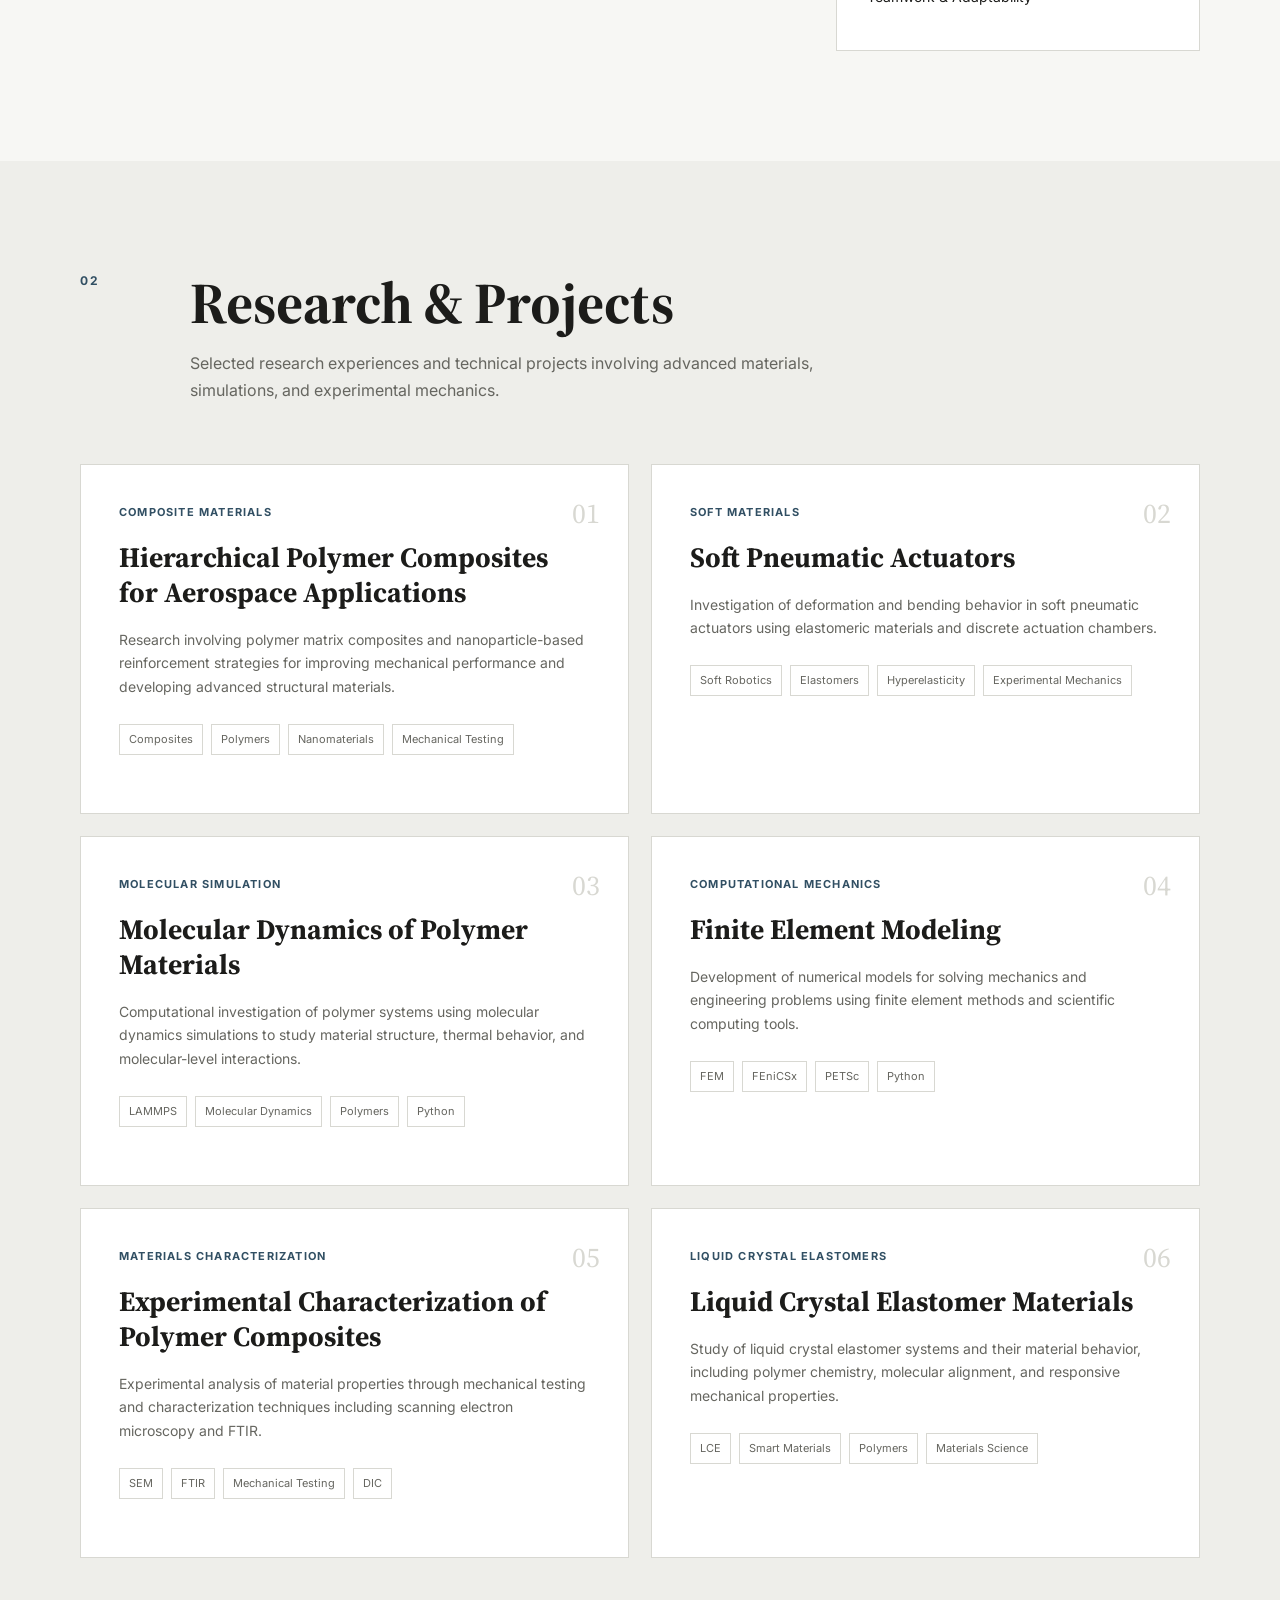
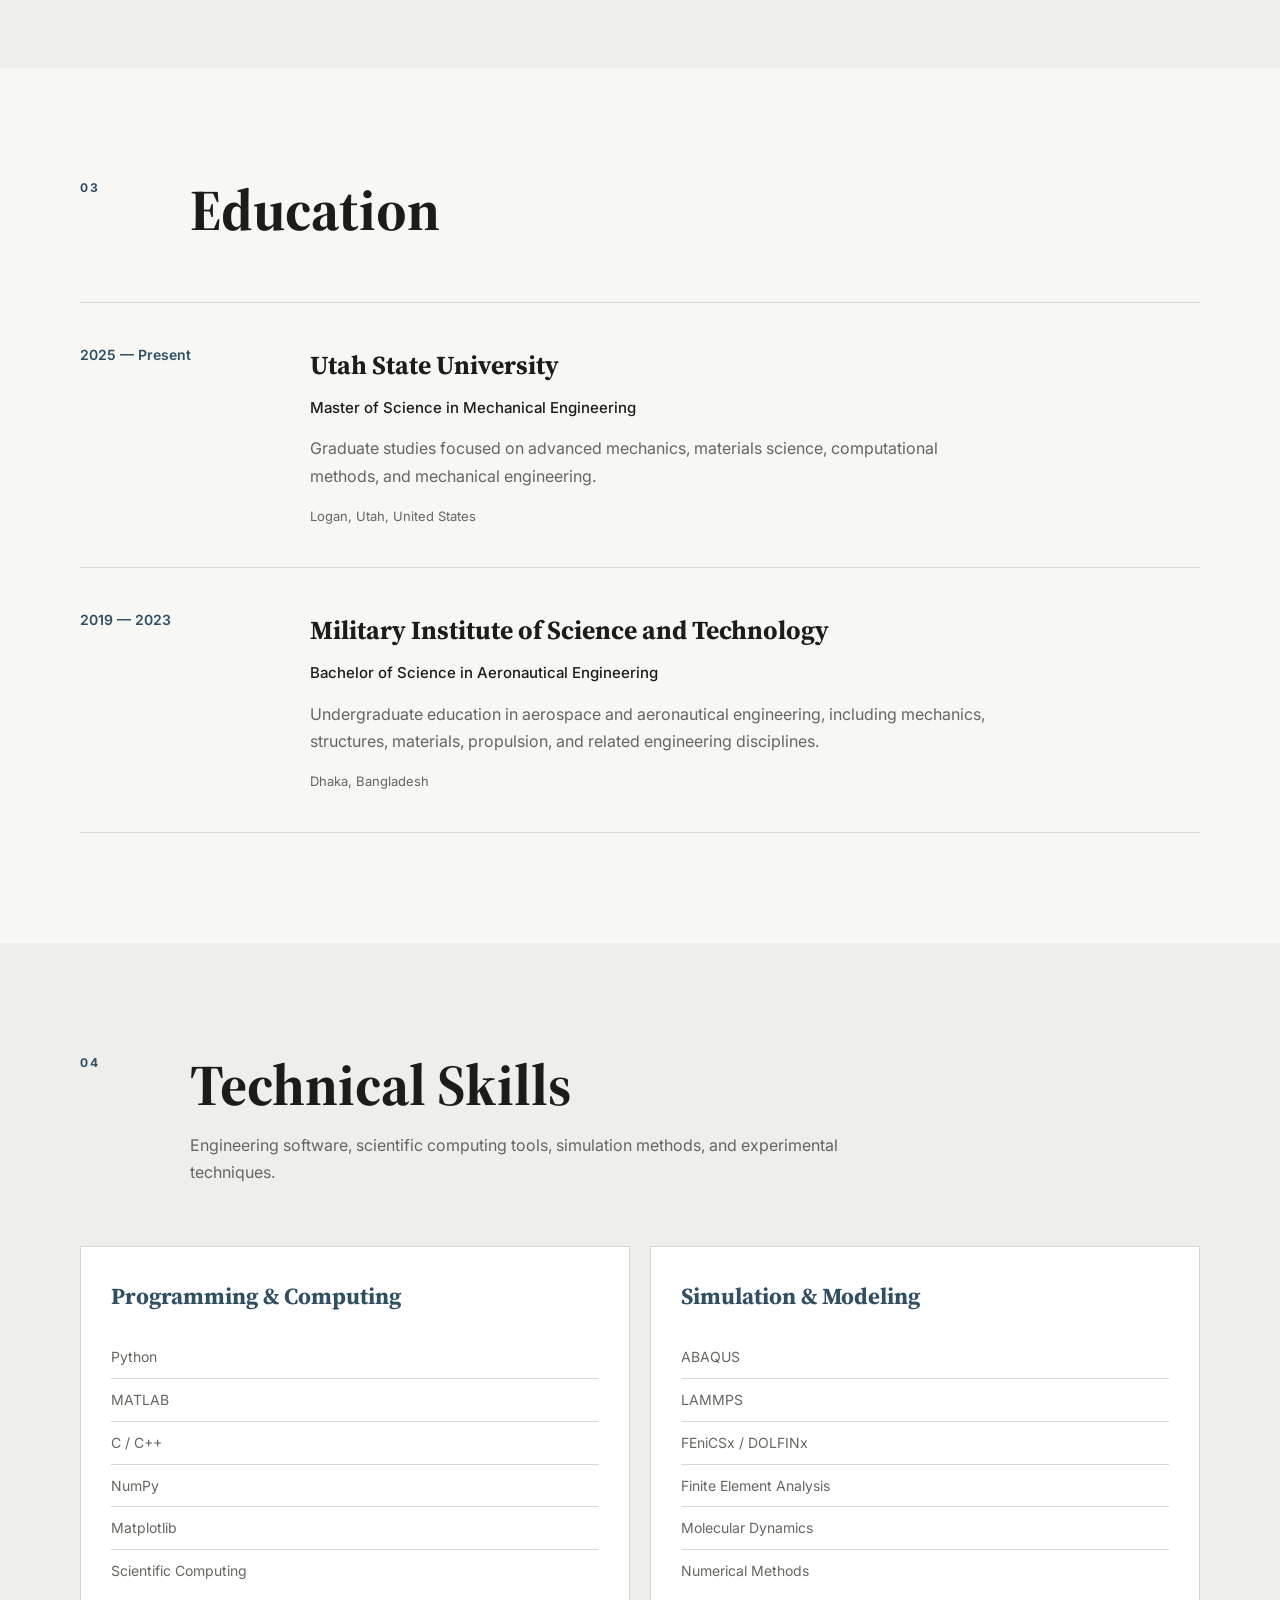
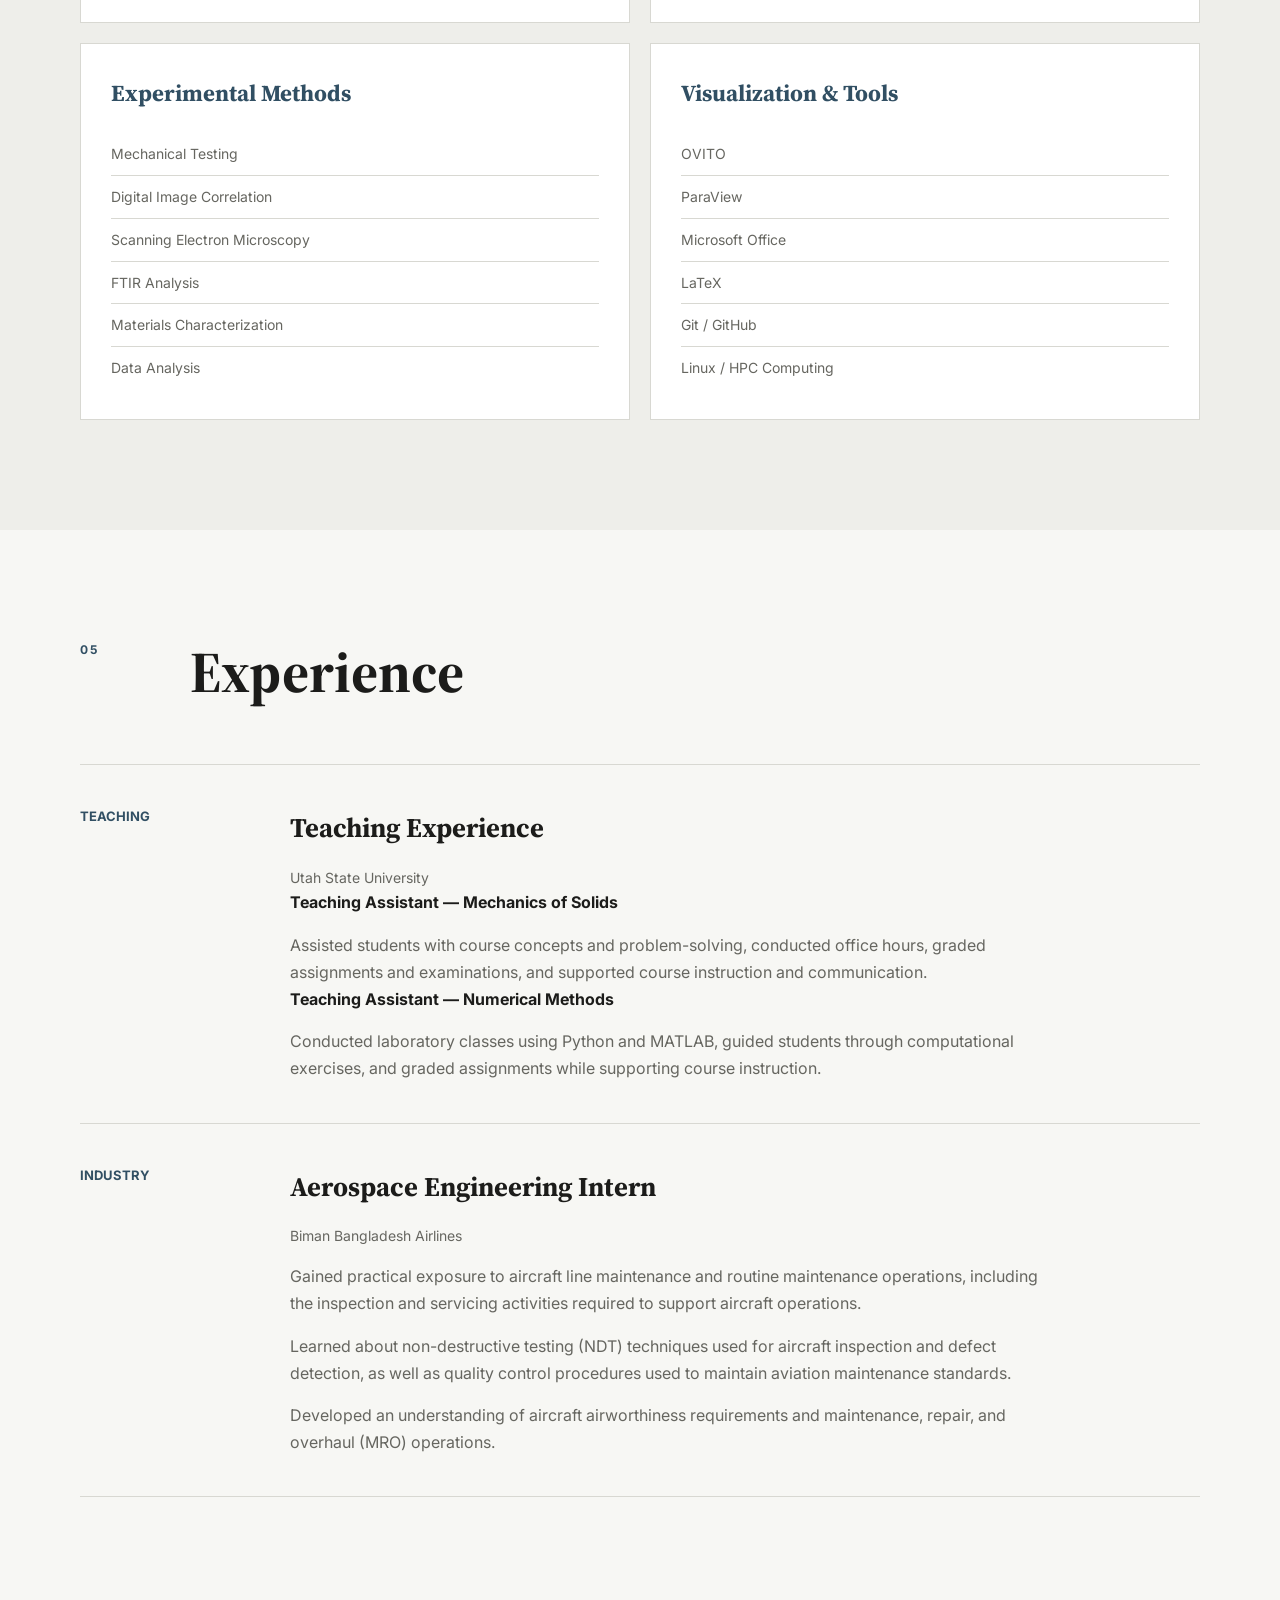
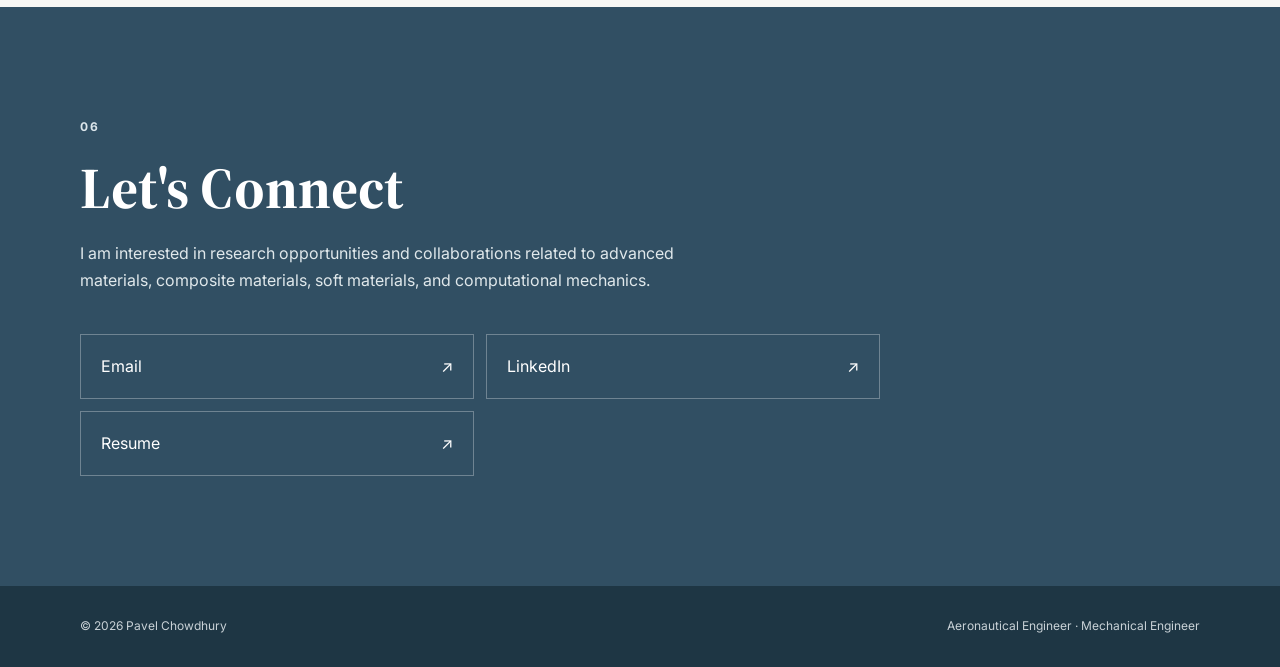
==== commit 3191f100: "Update index.html" ====
--- a/index.html
+++ b/index.html
@@ -604,12 +604,16 @@
                     <div class="experience-main">
 
                         <h3>
-                            Teaching Assistant — Mechanics of Solids
+                            Teaching Experience
                         </h3>
 
                         <p class="experience-place">
                             Utah State University
                         </p>
+
+                        <h4>
+                            Teaching Assistant — Mechanics of Solids
+                        </h4>
 
                         <p>
                             Assisted students with course concepts and
@@ -618,74 +622,15 @@
                             instruction and communication.
                         </p>
 
-                    </div>
-
-                </article>
-
-
-                <article class="experience-item">
-
-                    <div class="experience-meta">
-                        <p>Teaching</p>
-                    </div>
-
-                    <div class="experience-main">
-
-                        <h3>
+                        <h4>
                             Teaching Assistant — Numerical Methods
-                        </h3>
-
-                        <p class="experience-place">
-                            Utah State University
-                        </p>
+                        </h4>
 
                         <p>
-                            Conducted laboratory classes for students using
-                            Python and MATLAB, guided students through
-                            computational exercises, and graded assignments
-                            while supporting course instruction.
-                        </p>
-
-                    </div>
-
-                </article>
-
-
-                <article class="experience-item">
-
-                    <div class="experience-meta">
-                        <p>Research</p>
-                    </div>
-
-                    <div class="experience-main">
-
-                        <h3>
-                            Research Experience in Composite Materials
-                        </h3>
-
-                        <p class="experience-place">
-                            Materials of Aerospace Applications
-                        </p>
-
-                        <p>
-                            Conducted research on polymer matrix composites,
-                            nanoparticle dispersion, material development,
-                            mechanical testing, and microstructural
-                            characterization.
-                        </p>
-
-                        <p>
-                            Conducted a literature review on ceramic matrix
-                            composites (CMCs), examining their material
-                            characteristics, properties, and potential
-                            applications in aerospace engineering.
-                        </p>
-
-                        <p>
-                            Explored different types of nanoparticles and
-                            their potential use in aerospace applications,
-                            with an emphasis on their role in enhancing
-                            material properties and composite performance.
+                            Conducted laboratory classes using Python and MATLAB,
+                            guided students through computational exercises,
+                            and graded assignments while supporting course
+                            instruction.
                         </p>
 
                     </div>
@@ -709,11 +654,24 @@
                             Biman Bangladesh Airlines
                         </p>
 
-                       <p>
-                        Gained exposure to aircraft line maintenance, non-destructive testing
-                        (NDT), and quality control procedures. Developed an understanding of
-                        aircraft airworthiness requirements and maintenance, repair, and
-                        overhaul (MRO) operations.
+                        <p>
+                            Gained practical exposure to aircraft line
+                            maintenance and routine maintenance operations,
+                            including the inspection and servicing activities
+                            required to support aircraft operations.
+                        </p>
+
+                        <p>
+                            Learned about non-destructive testing (NDT)
+                            techniques used for aircraft inspection and defect
+                            detection, as well as quality control procedures
+                            used to maintain aviation maintenance standards.
+                        </p>
+
+                        <p>
+                            Developed an understanding of aircraft airworthiness
+                            requirements and maintenance, repair, and overhaul
+                            (MRO) operations.
                         </p>
 
                     </div>
--- a/style.css
+++ b/style.css
@@ -521,7 +521,7 @@
     font-size: 14px;
 }
 
-.experience-main > p:last-child {
+.experience-main > p {
     max-width: 750px;
     margin-top: 15px;
     color: var(--text-light);
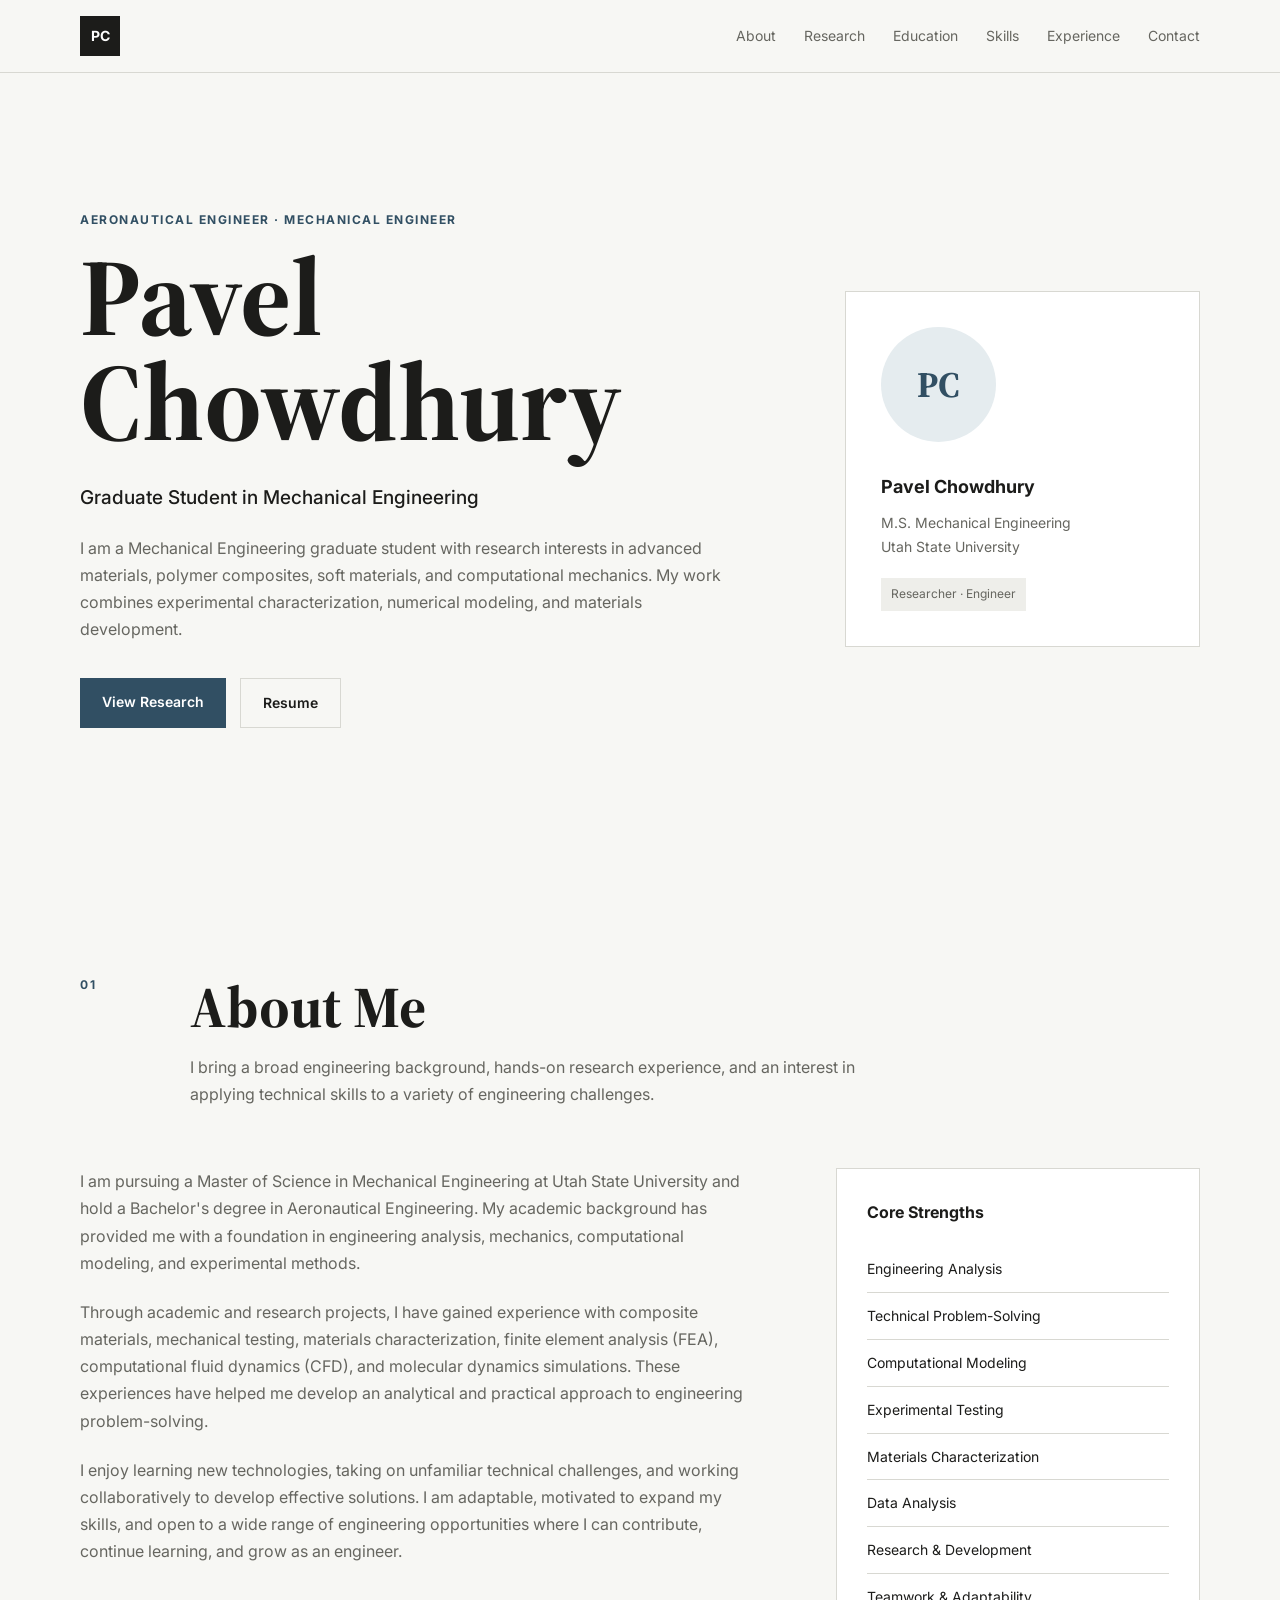
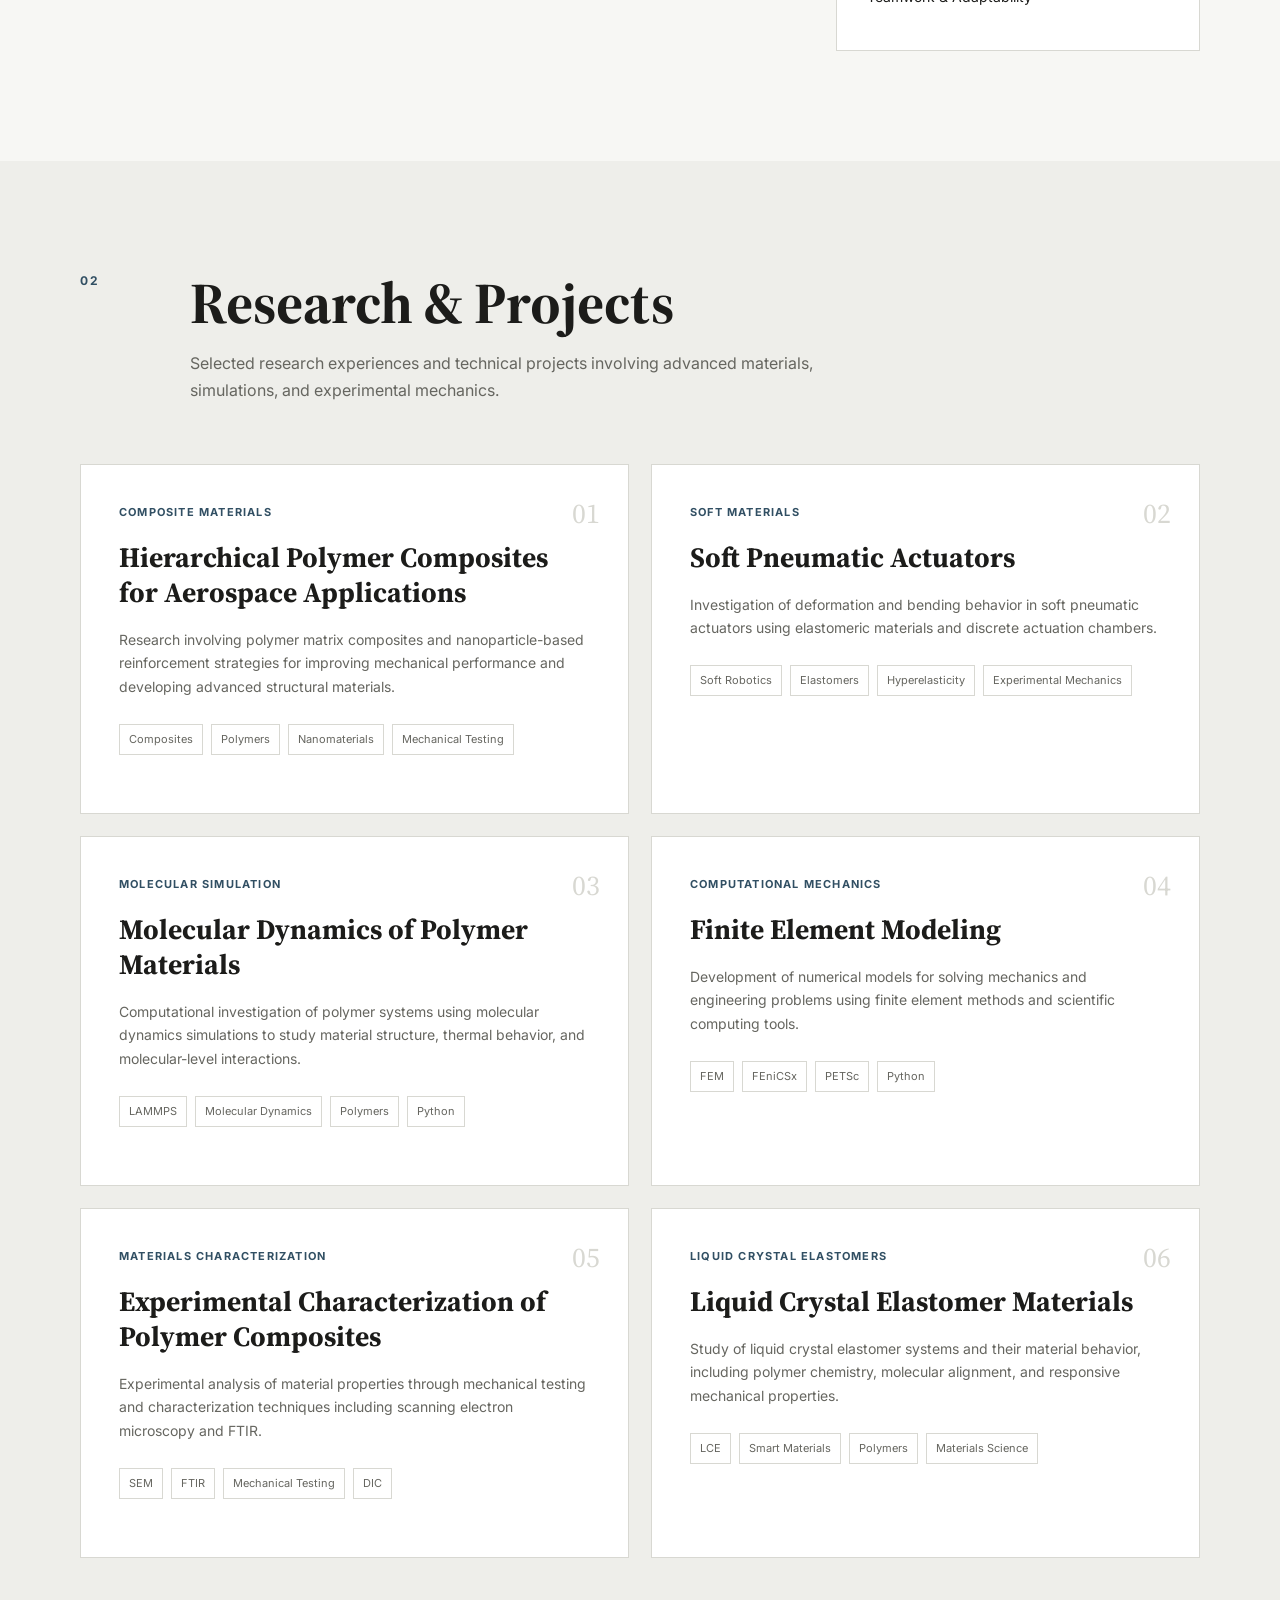
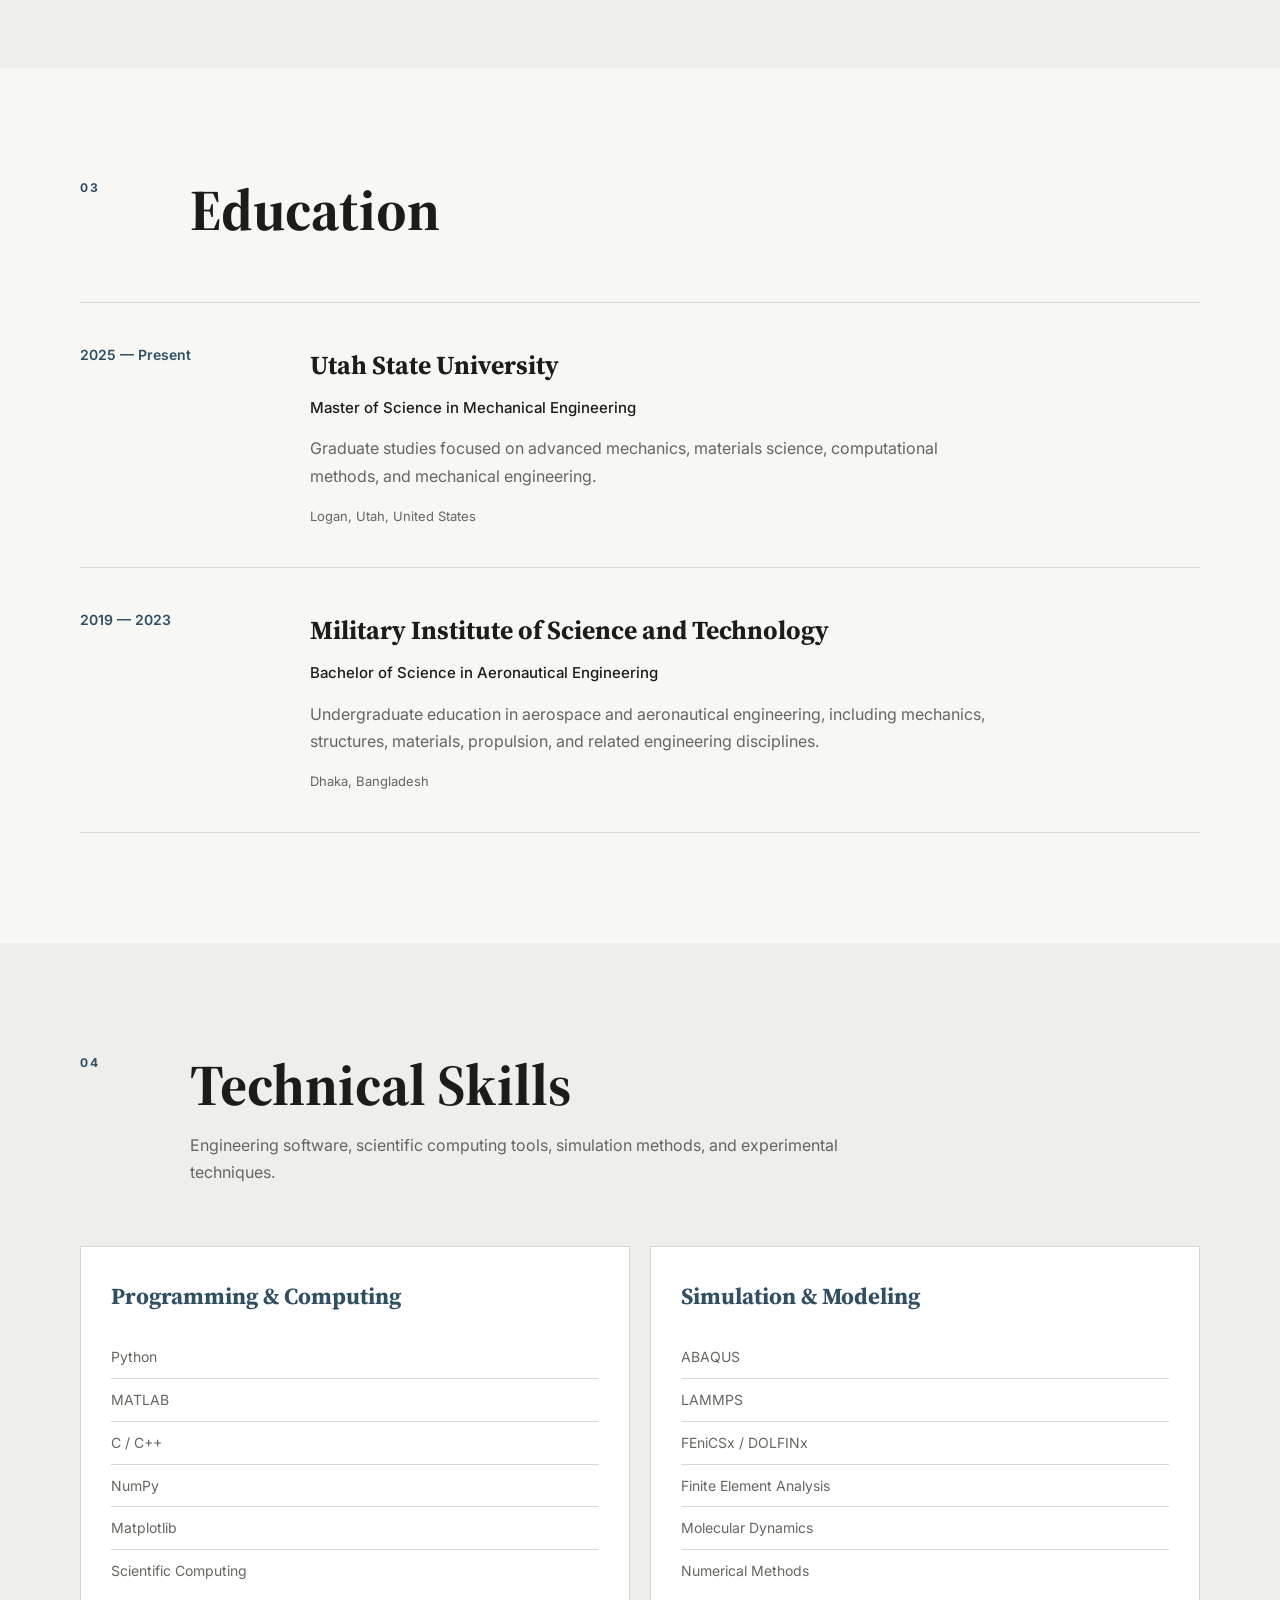
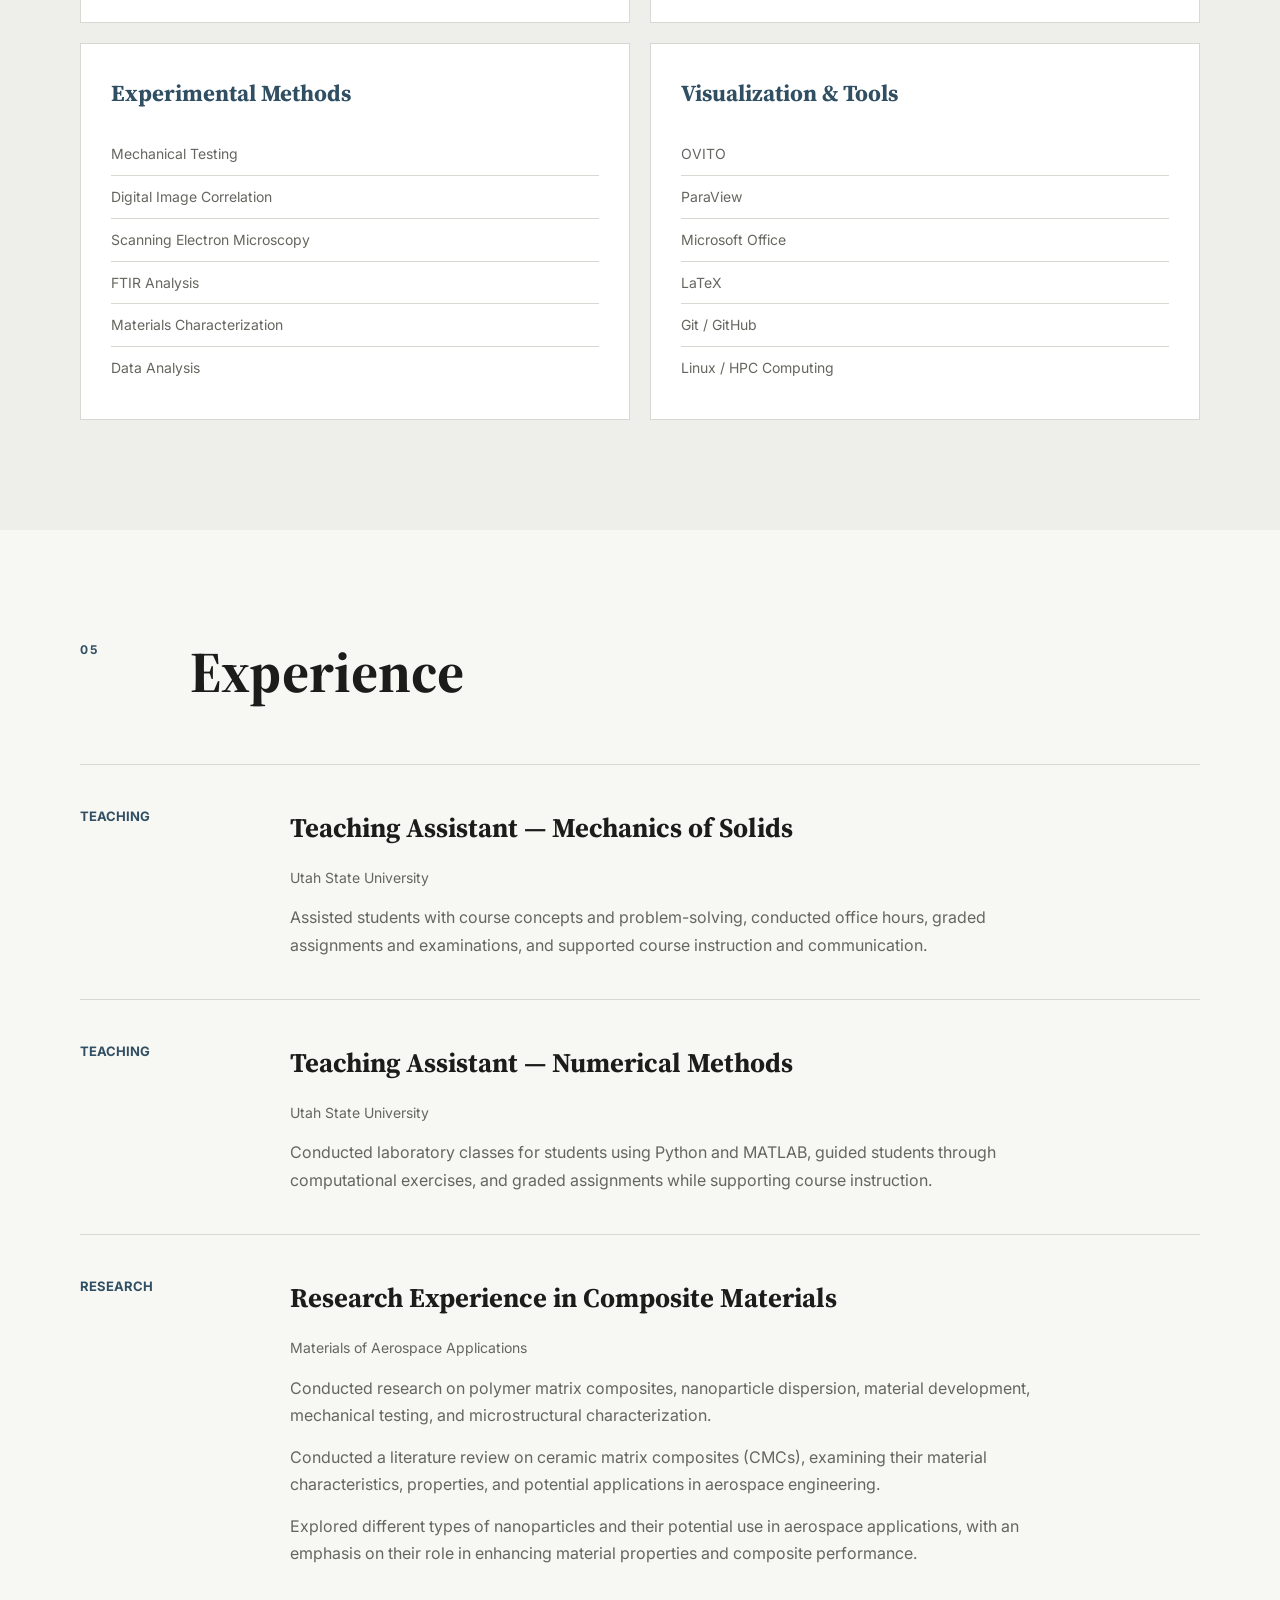
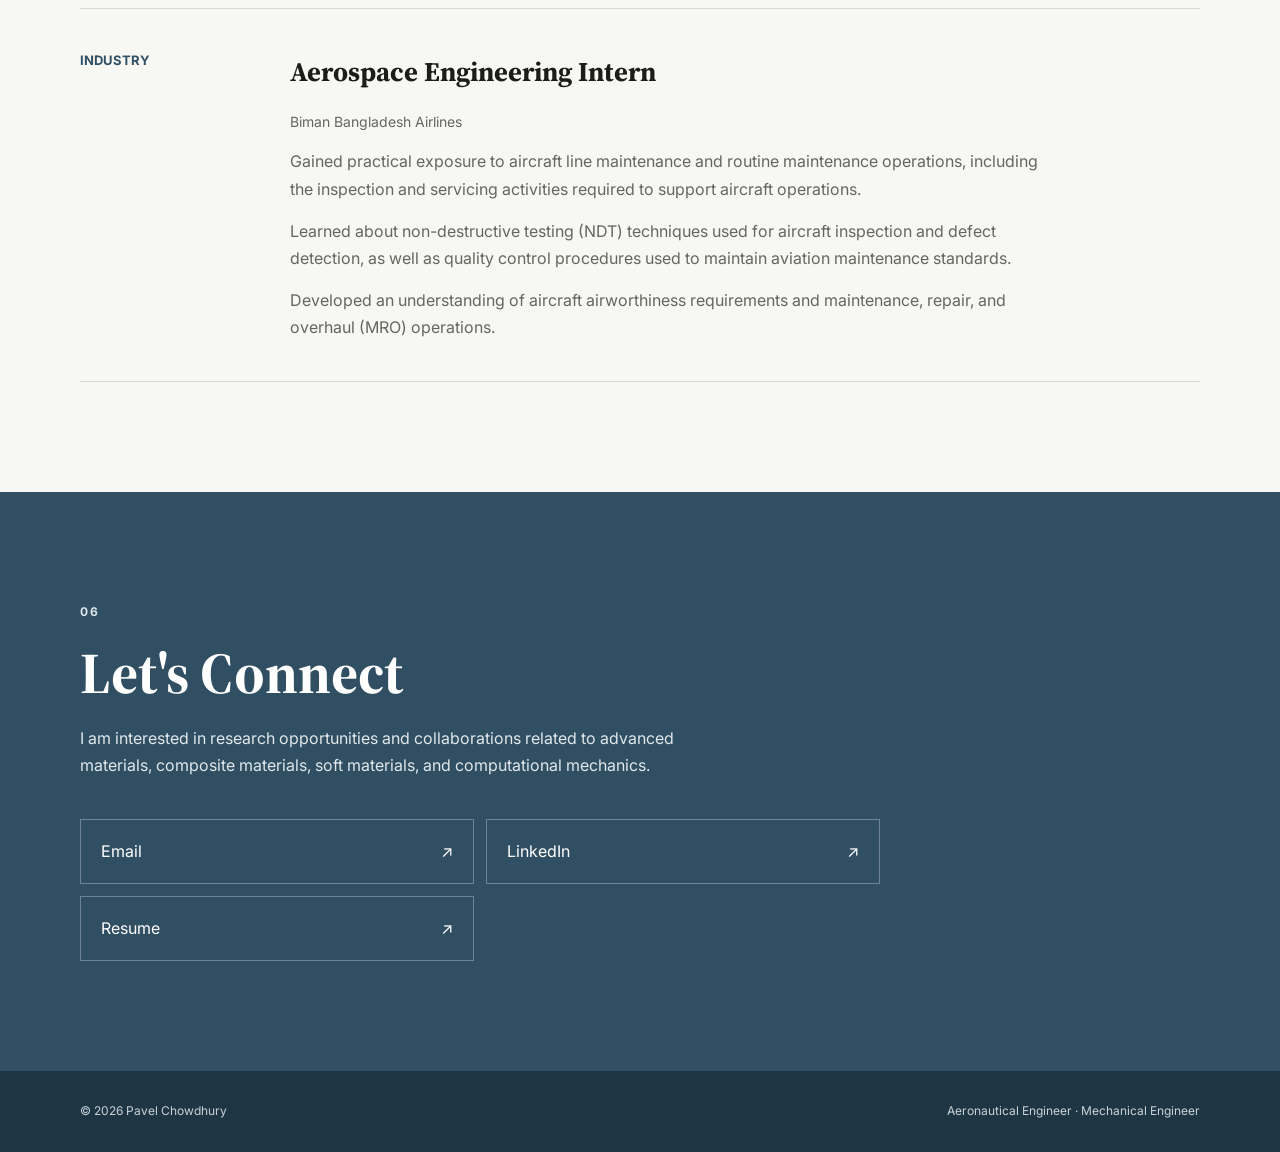
==== commit 2dd588e9: "Update index.html" ====
--- a/index.html
+++ b/index.html
@@ -604,16 +604,12 @@
                     <div class="experience-main">
 
                         <h3>
-                            Teaching Experience
+                            Teaching Assistant — Mechanics of Solids
                         </h3>
 
                         <p class="experience-place">
                             Utah State University
                         </p>
-
-                        <h4>
-                            Teaching Assistant — Mechanics of Solids
-                        </h4>
 
                         <p>
                             Assisted students with course concepts and
@@ -622,15 +618,74 @@
                             instruction and communication.
                         </p>
 
-                        <h4>
+                    </div>
+
+                </article>
+
+
+                <article class="experience-item">
+
+                    <div class="experience-meta">
+                        <p>Teaching</p>
+                    </div>
+
+                    <div class="experience-main">
+
+                        <h3>
                             Teaching Assistant — Numerical Methods
-                        </h4>
-
-                        <p>
-                            Conducted laboratory classes using Python and MATLAB,
-                            guided students through computational exercises,
-                            and graded assignments while supporting course
-                            instruction.
+                        </h3>
+
+                        <p class="experience-place">
+                            Utah State University
+                        </p>
+
+                        <p>
+                            Conducted laboratory classes for students using
+                            Python and MATLAB, guided students through
+                            computational exercises, and graded assignments
+                            while supporting course instruction.
+                        </p>
+
+                    </div>
+
+                </article>
+
+
+                <article class="experience-item">
+
+                    <div class="experience-meta">
+                        <p>Research</p>
+                    </div>
+
+                    <div class="experience-main">
+
+                        <h3>
+                            Research Experience in Composite Materials
+                        </h3>
+
+                        <p class="experience-place">
+                            Materials of Aerospace Applications
+                        </p>
+
+                        <p>
+                            Conducted research on polymer matrix composites,
+                            nanoparticle dispersion, material development,
+                            mechanical testing, and microstructural
+                            characterization.
+                        </p>
+
+                        <p>
+                            Conducted a literature review on ceramic matrix
+                            composites (CMCs), examining their material
+                            characteristics, properties, and potential
+                            applications in aerospace engineering.
+                        </p>
+
+                        <p>
+                            Explored different types of nanoparticles and
+                            their potential use in aerospace applications,
+                            with an emphasis on their role in enhancing
+                            material properties and composite performance.
                         </p>
 
                     </div>
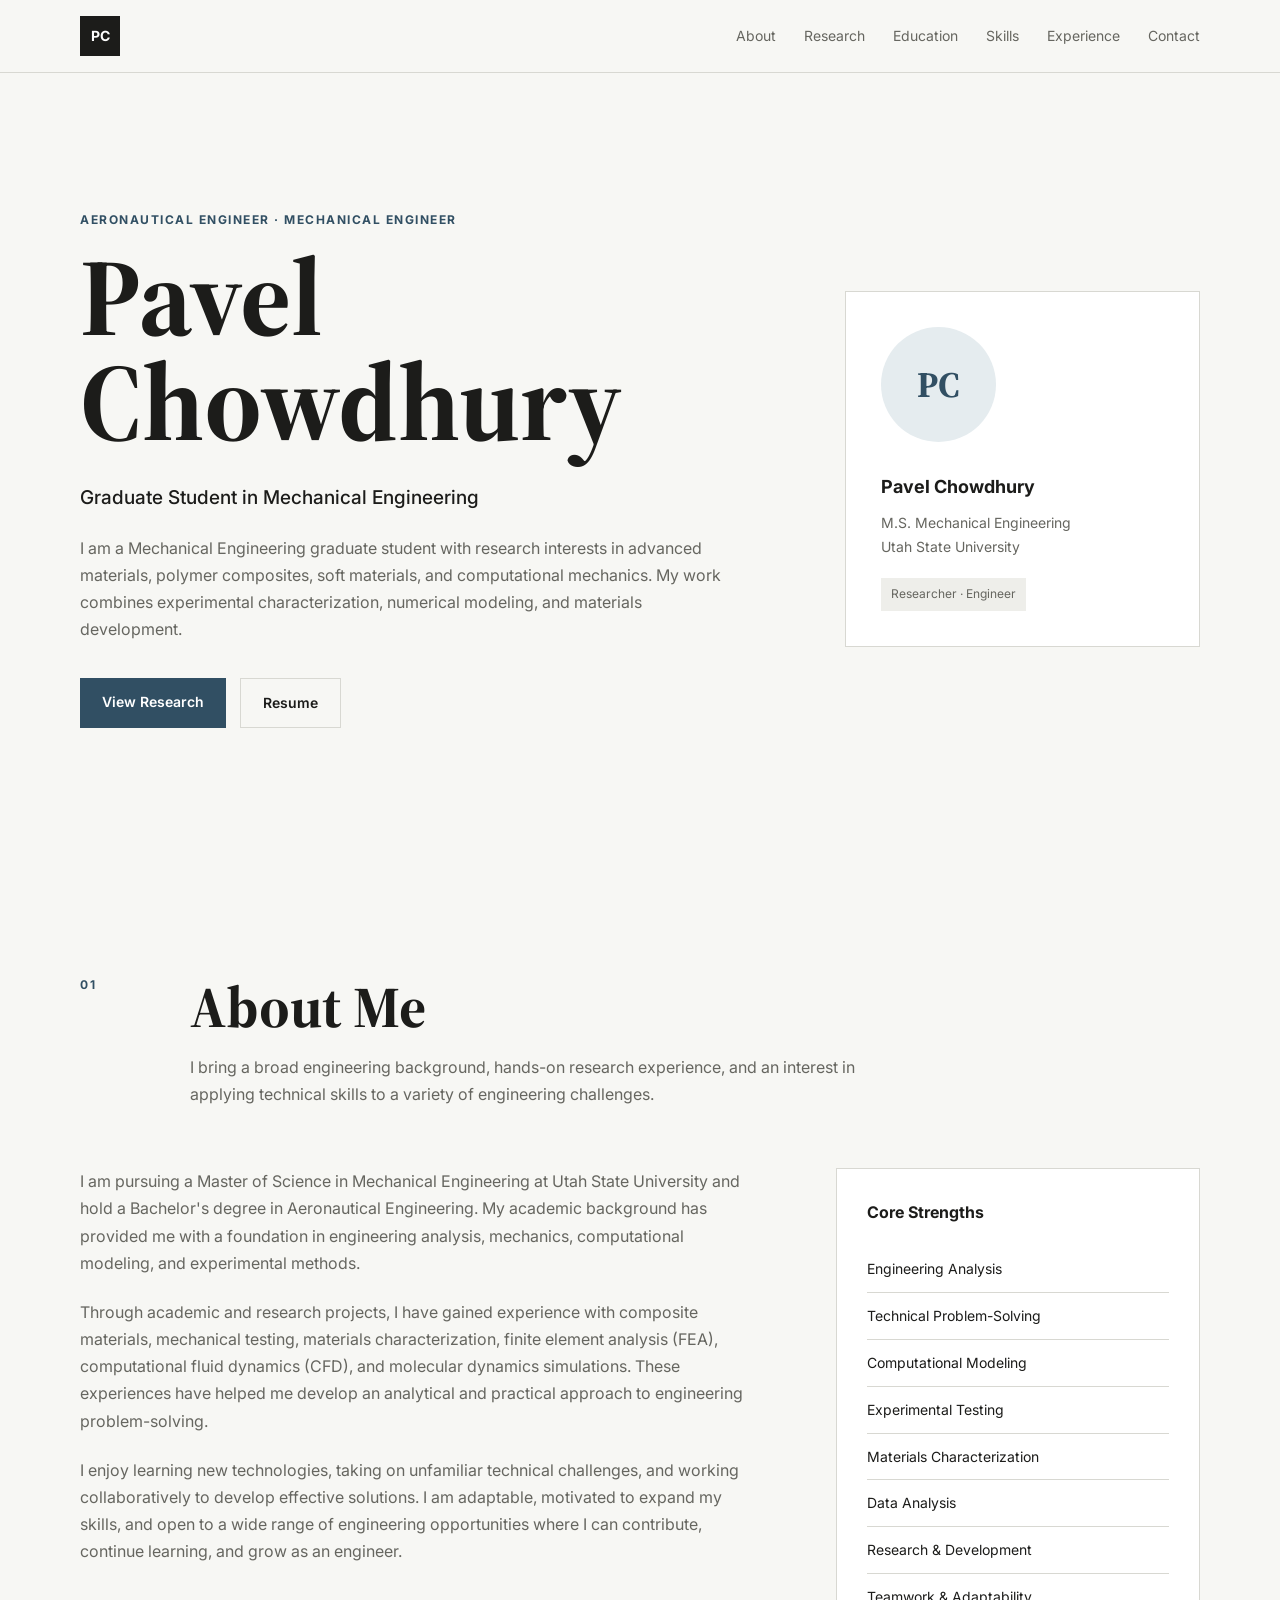
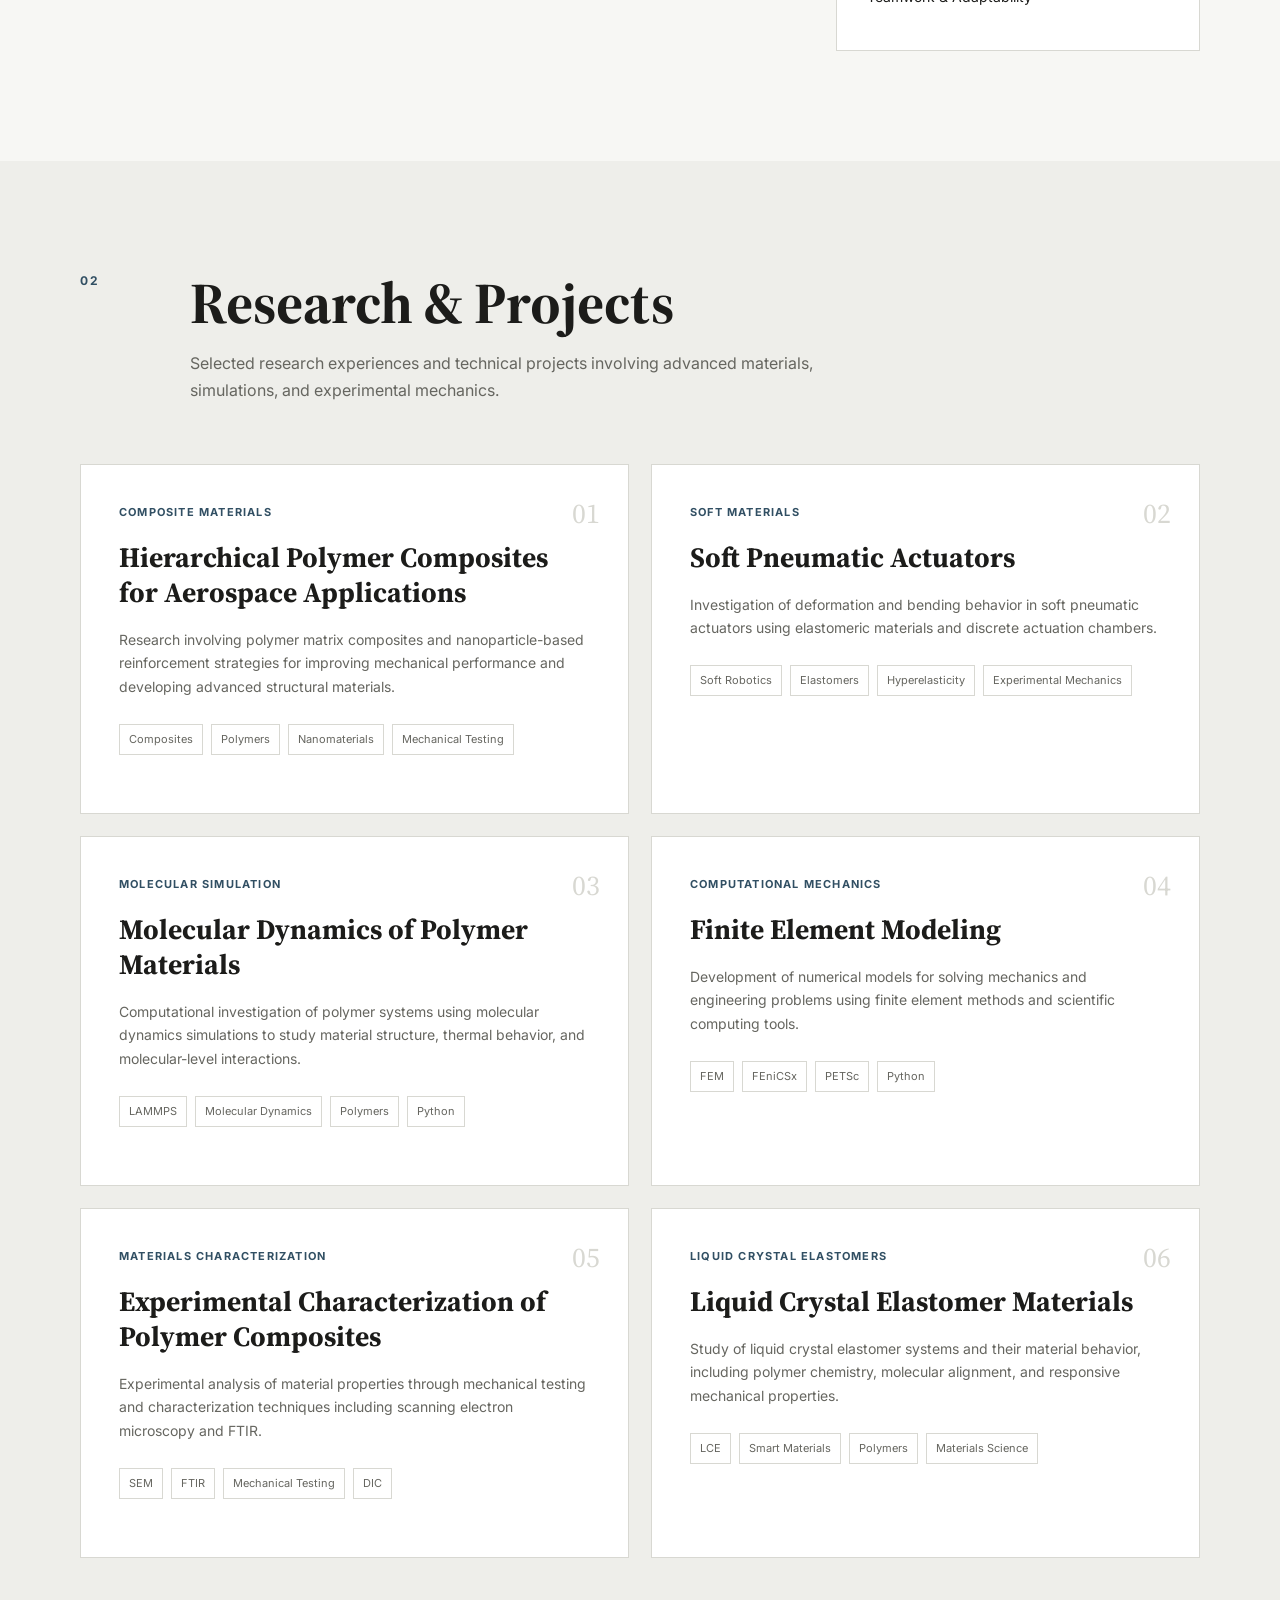
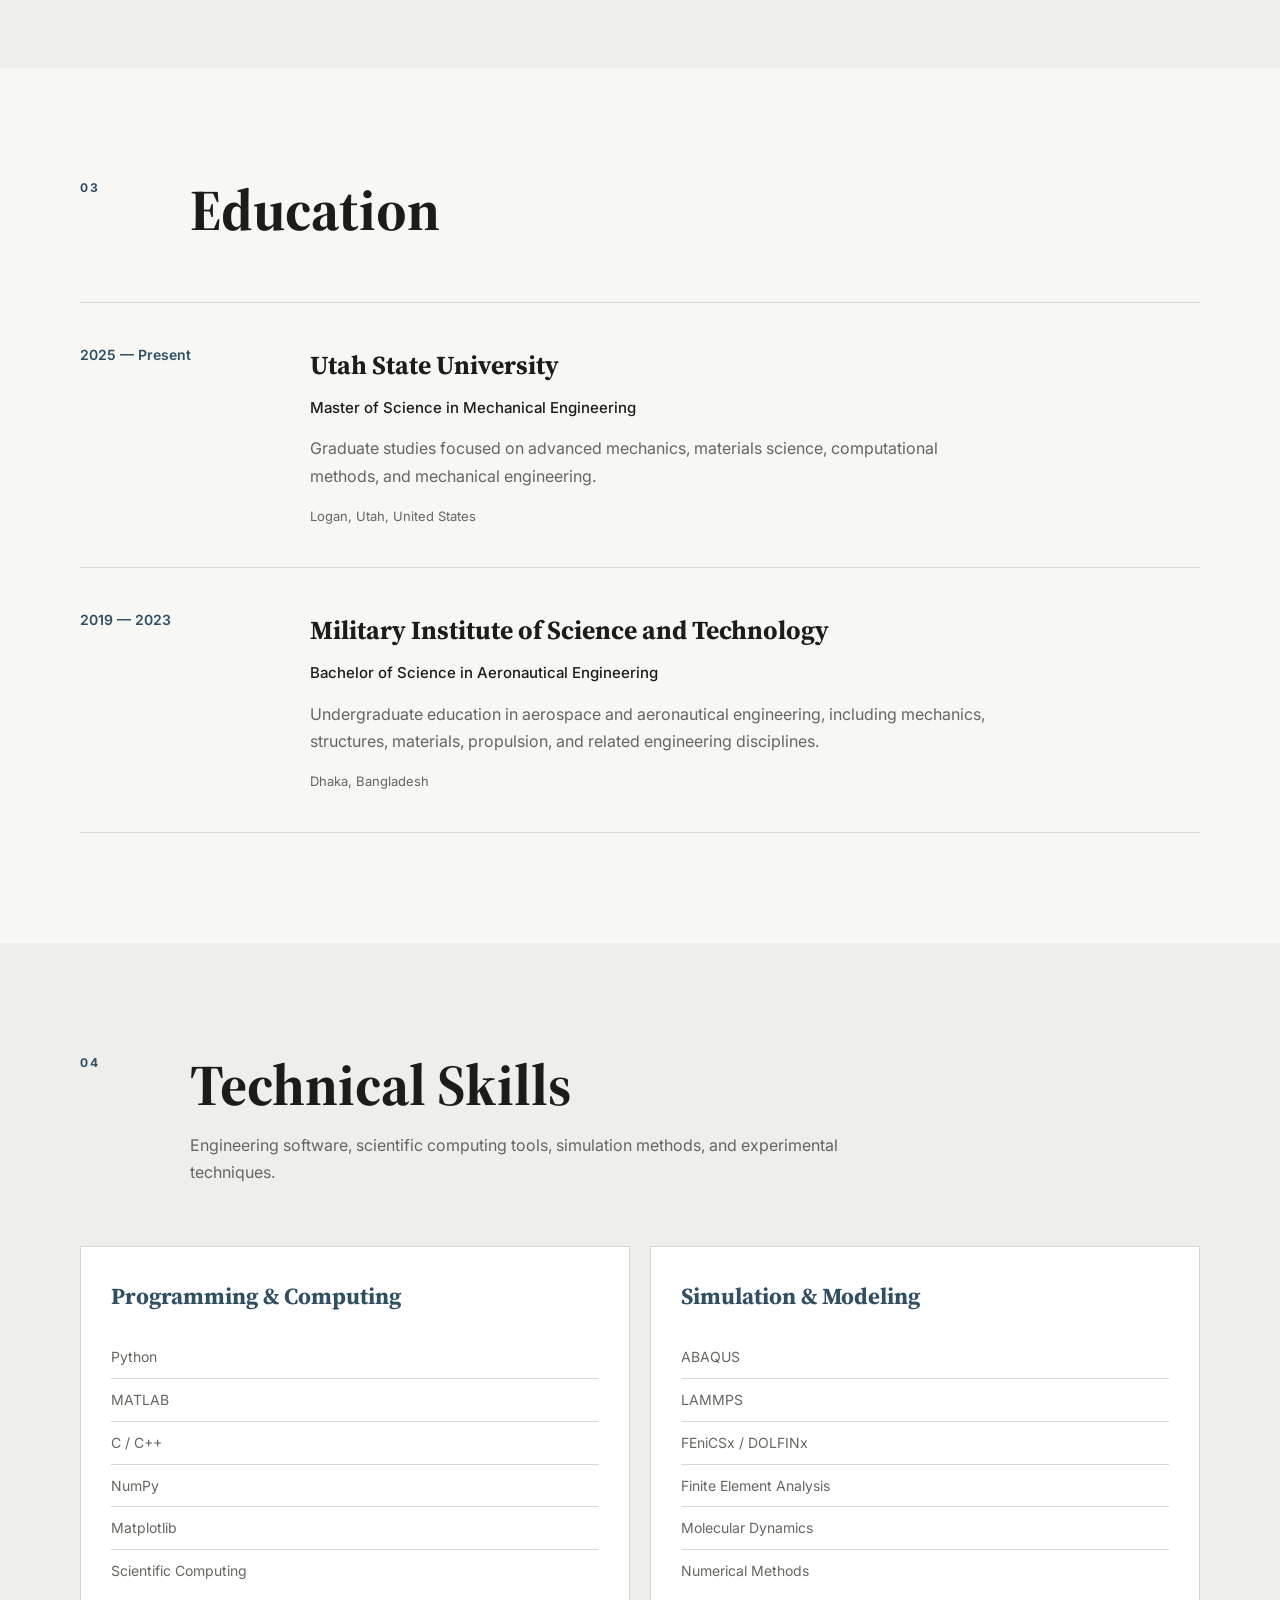
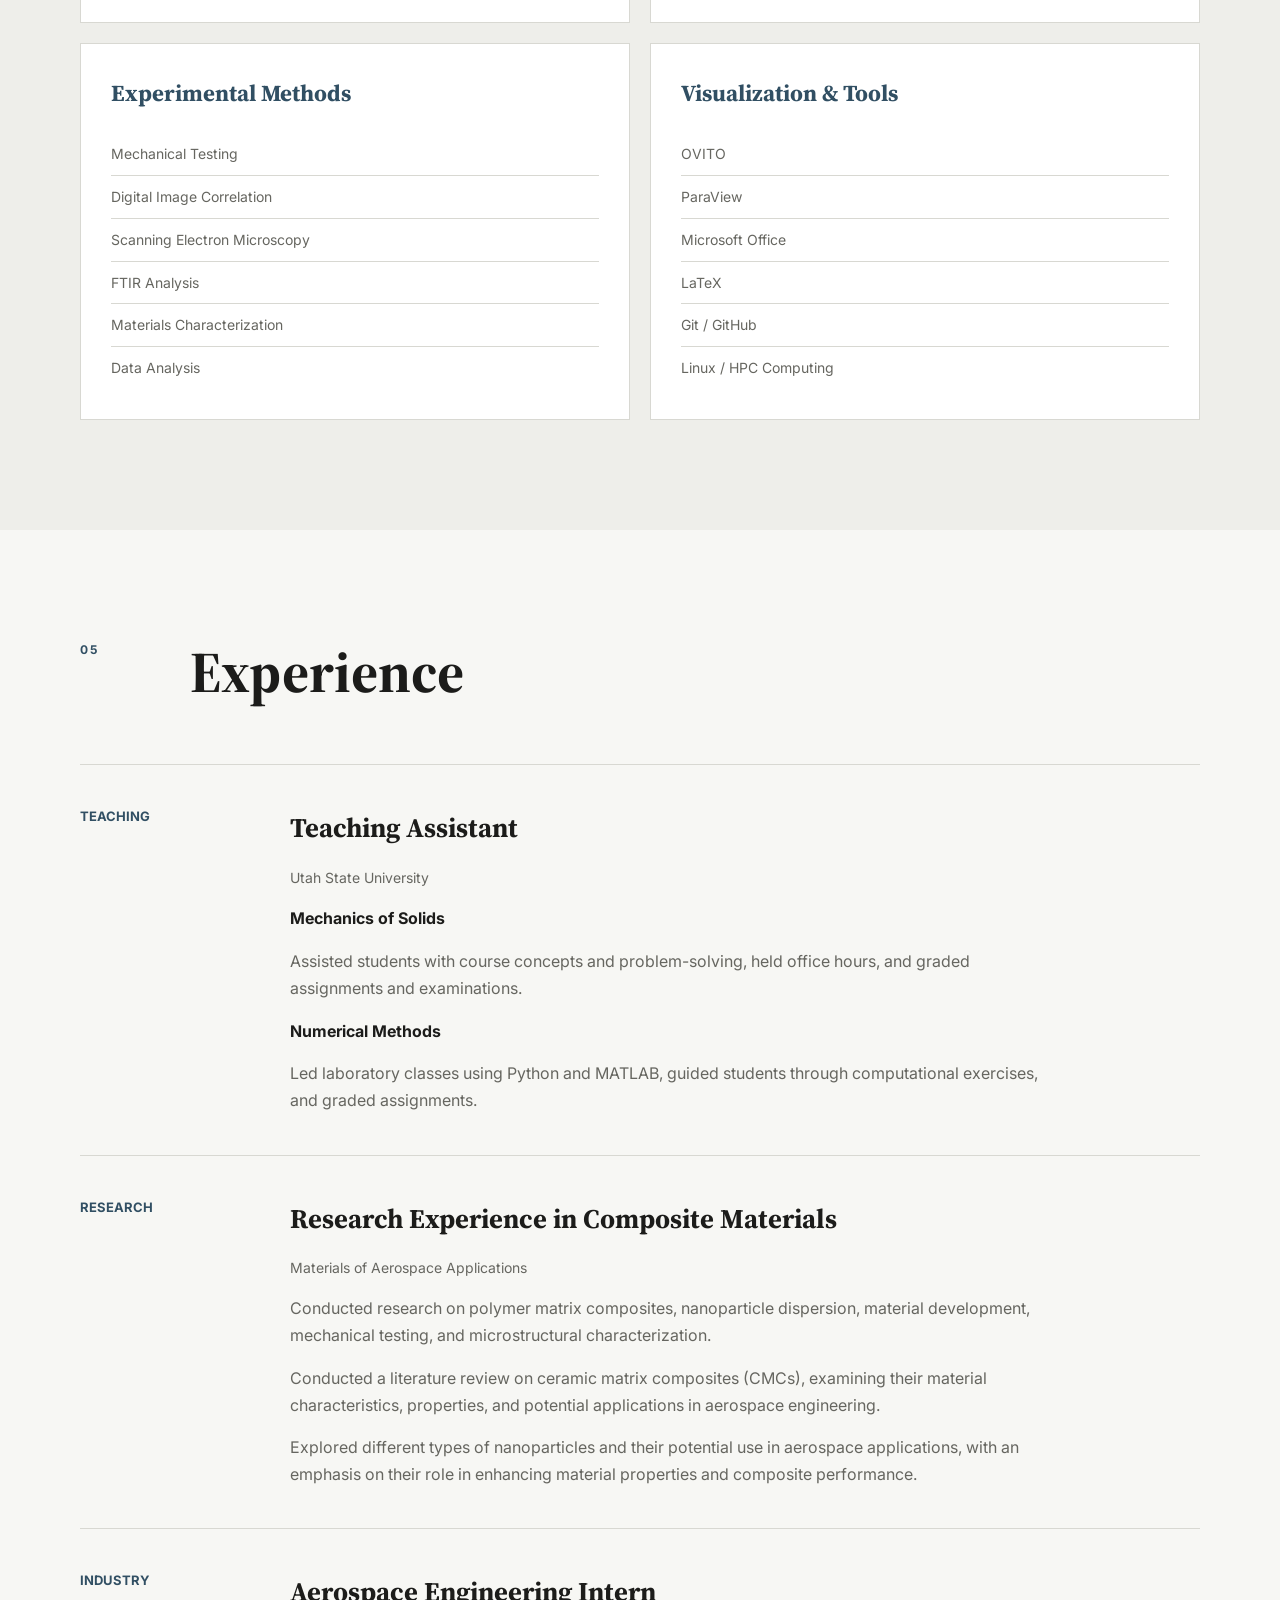
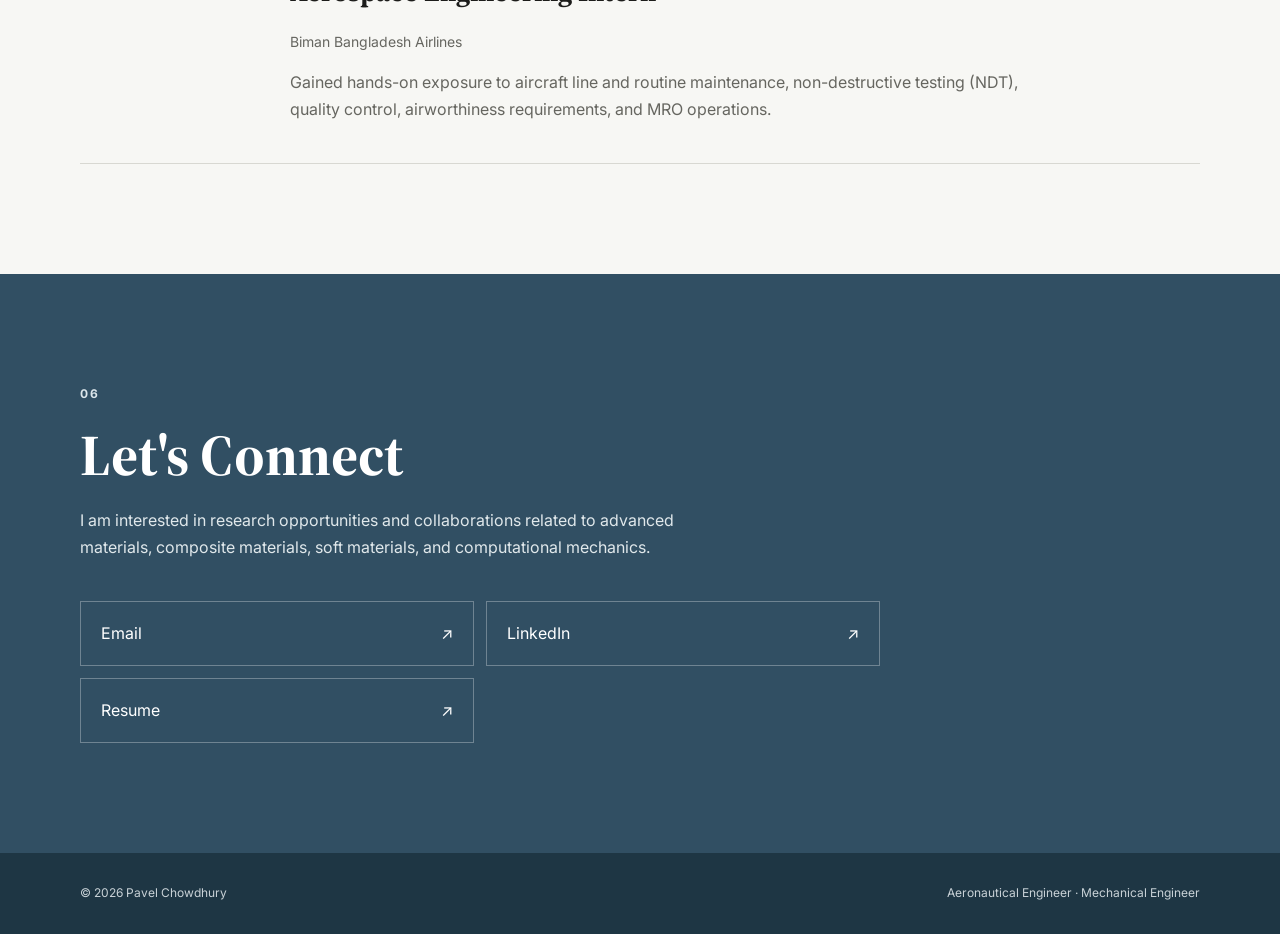
==== commit abdd621c: "Update index.html" ====
--- a/index.html
+++ b/index.html
@@ -604,46 +604,31 @@
                     <div class="experience-main">
 
                         <h3>
-                            Teaching Assistant — Mechanics of Solids
+                            Teaching Assistant
                         </h3>
 
                         <p class="experience-place">
                             Utah State University
                         </p>
 
+                        <h4 style="margin: 1rem 0 0.25rem; font-size: 1rem;">
+                            Mechanics of Solids
+                        </h4>
+
                         <p>
                             Assisted students with course concepts and
-                            problem-solving, conducted office hours, graded
-                            assignments and examinations, and supported course
-                            instruction and communication.
-                        </p>
-
-                    </div>
-
-                </article>
-
-
-                <article class="experience-item">
-
-                    <div class="experience-meta">
-                        <p>Teaching</p>
-                    </div>
-
-                    <div class="experience-main">
-
-                        <h3>
-                            Teaching Assistant — Numerical Methods
-                        </h3>
-
-                        <p class="experience-place">
-                            Utah State University
-                        </p>
-
-                        <p>
-                            Conducted laboratory classes for students using
-                            Python and MATLAB, guided students through
-                            computational exercises, and graded assignments
-                            while supporting course instruction.
+                            problem-solving, held office hours, and graded
+                            assignments and examinations.
+                        </p>
+
+                        <h4 style="margin: 1rem 0 0.25rem; font-size: 1rem;">
+                            Numerical Methods
+                        </h4>
+
+                        <p>
+                            Led laboratory classes using Python and MATLAB,
+                            guided students through computational exercises,
+                            and graded assignments.
                         </p>
 
                     </div>
@@ -710,23 +695,10 @@
                         </p>
 
                         <p>
-                            Gained practical exposure to aircraft line
-                            maintenance and routine maintenance operations,
-                            including the inspection and servicing activities
-                            required to support aircraft operations.
-                        </p>
-
-                        <p>
-                            Learned about non-destructive testing (NDT)
-                            techniques used for aircraft inspection and defect
-                            detection, as well as quality control procedures
-                            used to maintain aviation maintenance standards.
-                        </p>
-
-                        <p>
-                            Developed an understanding of aircraft airworthiness
-                            requirements and maintenance, repair, and overhaul
-                            (MRO) operations.
+                            Gained hands-on exposure to aircraft line and
+                            routine maintenance, non-destructive testing (NDT),
+                            quality control, airworthiness requirements, and
+                            MRO operations.
                         </p>
 
                     </div>
